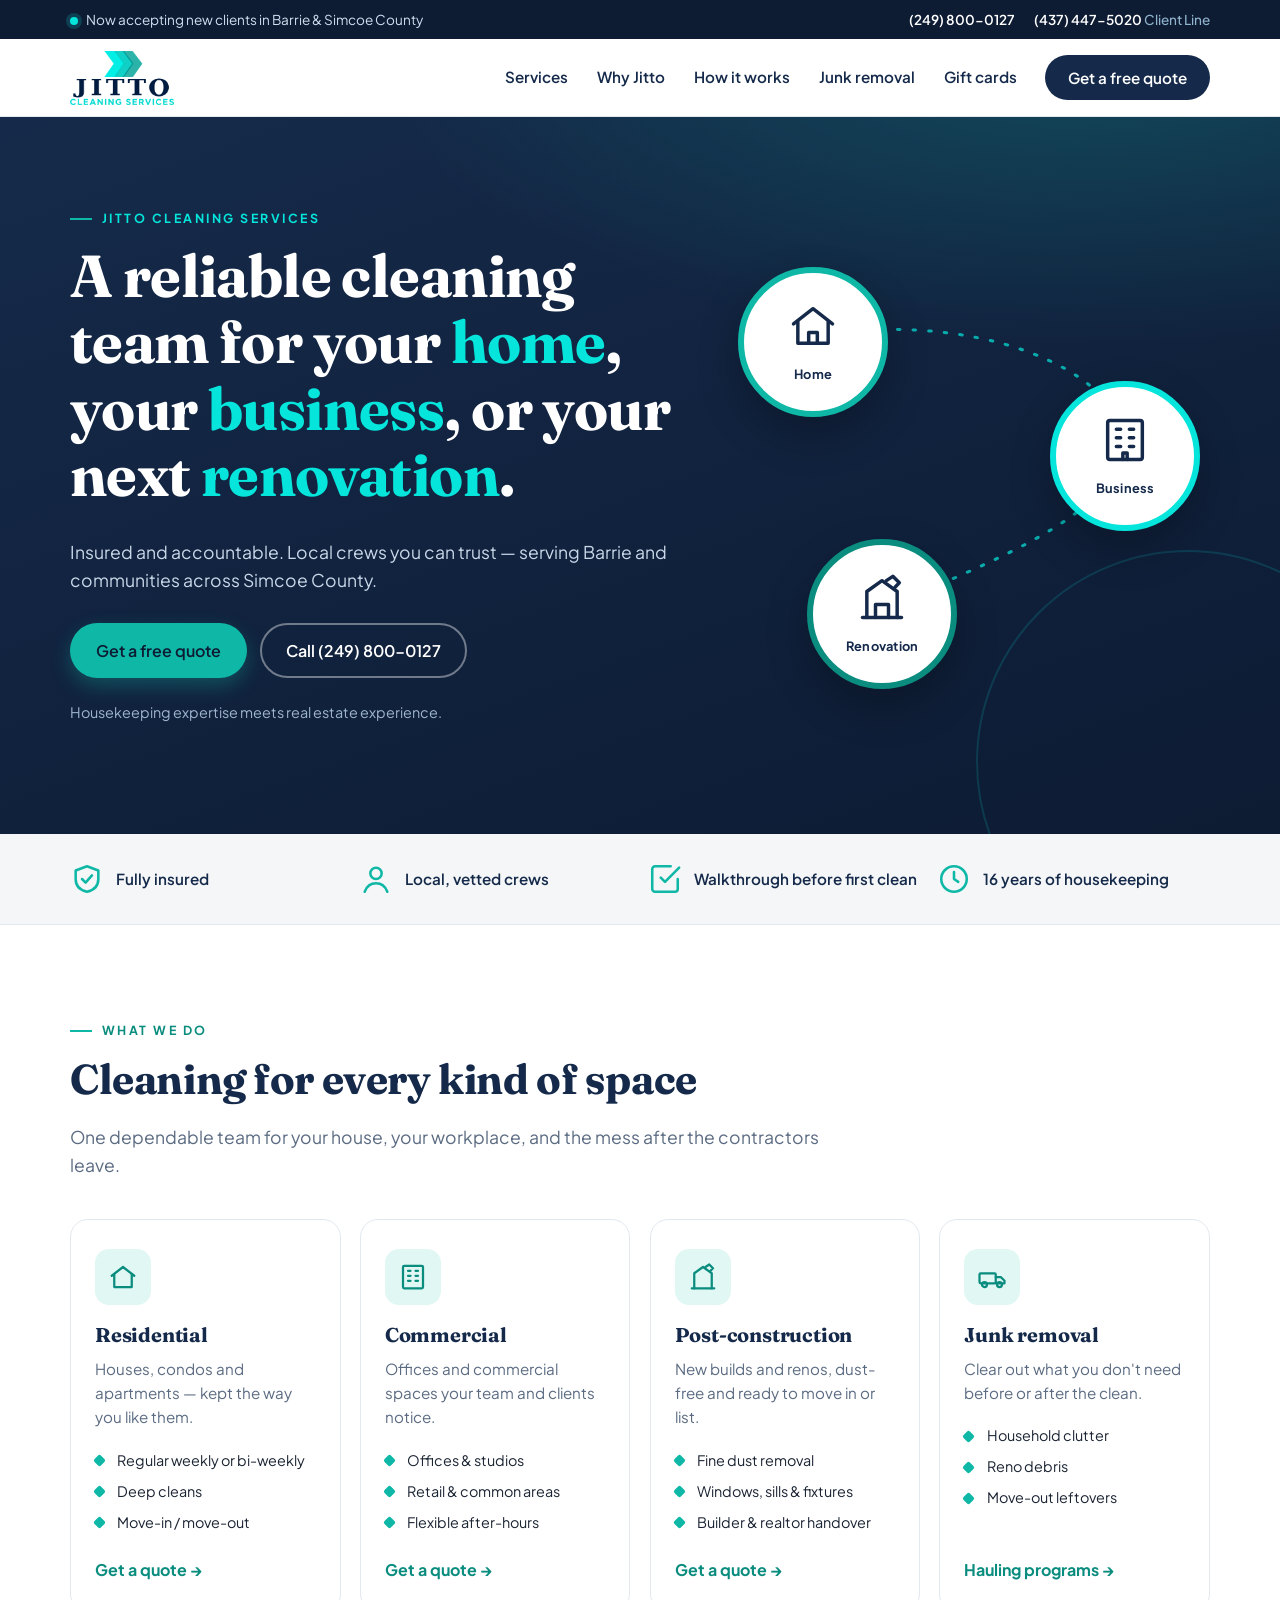
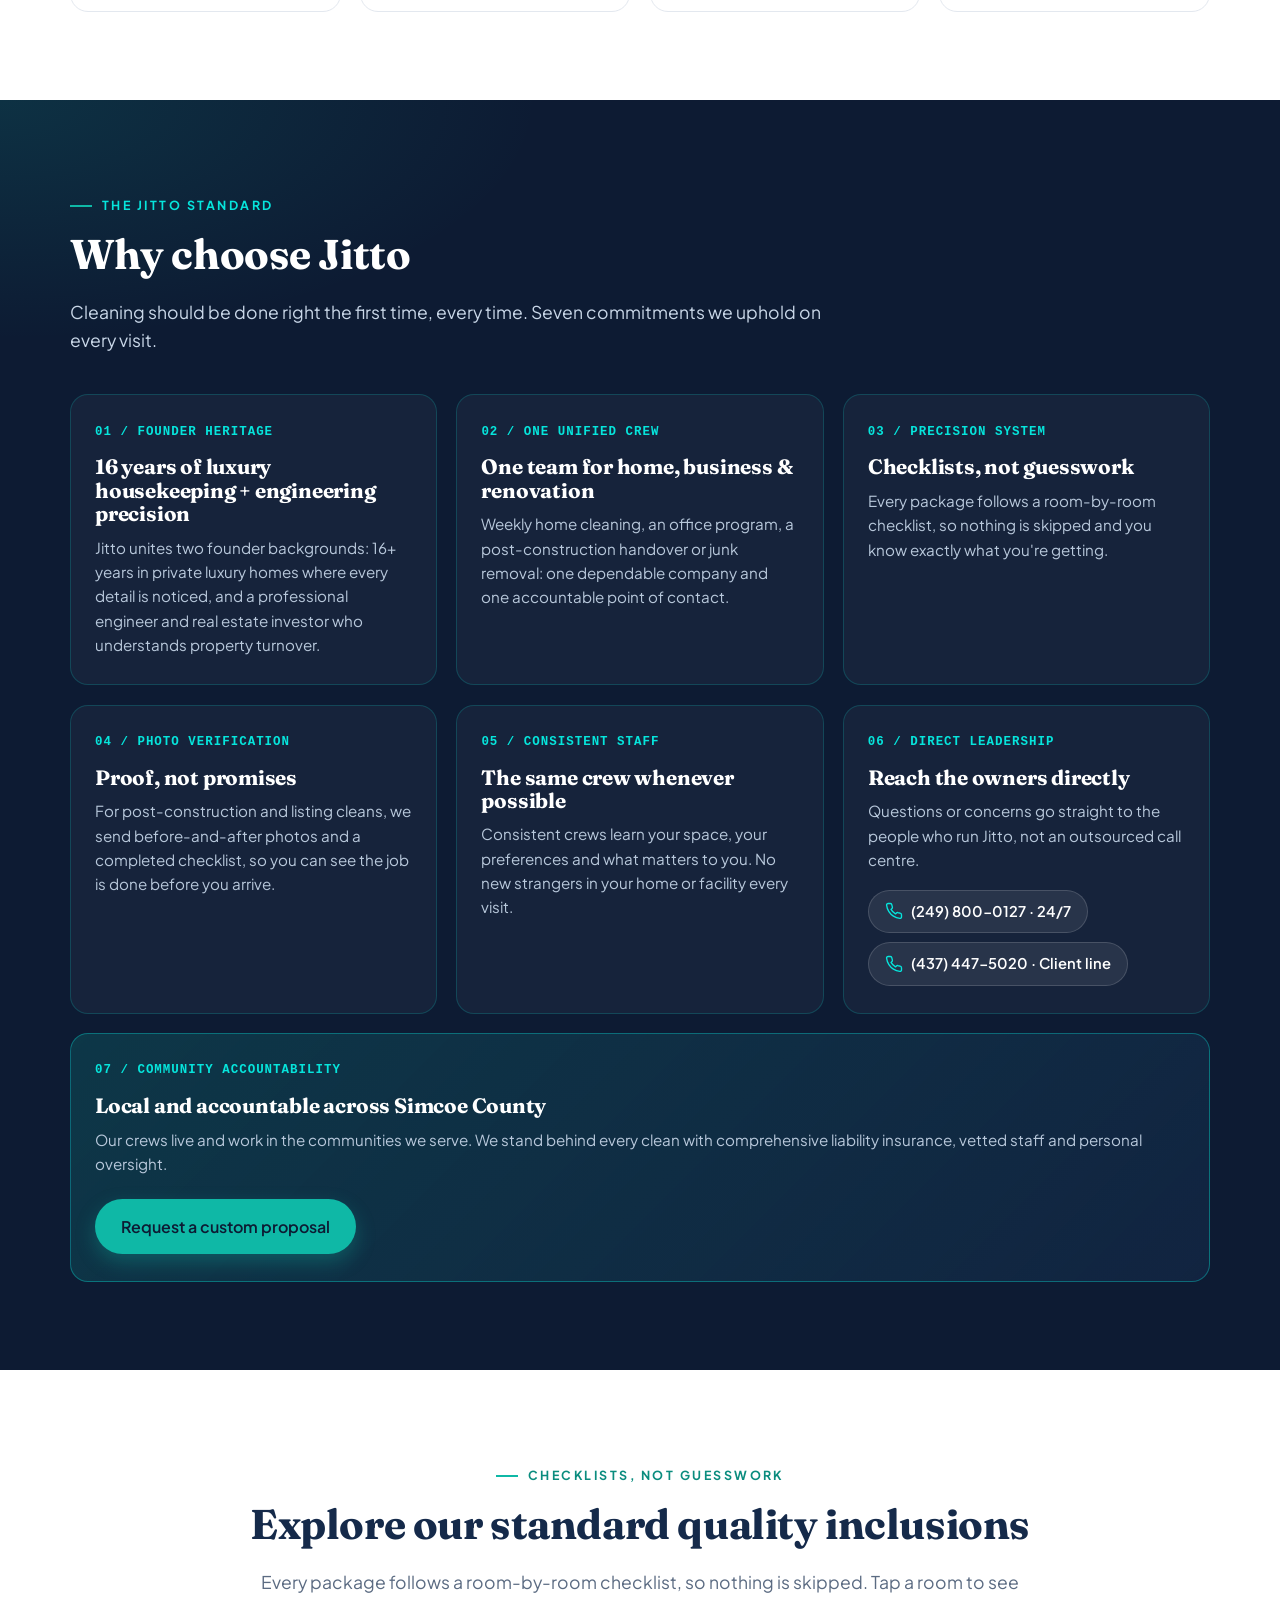
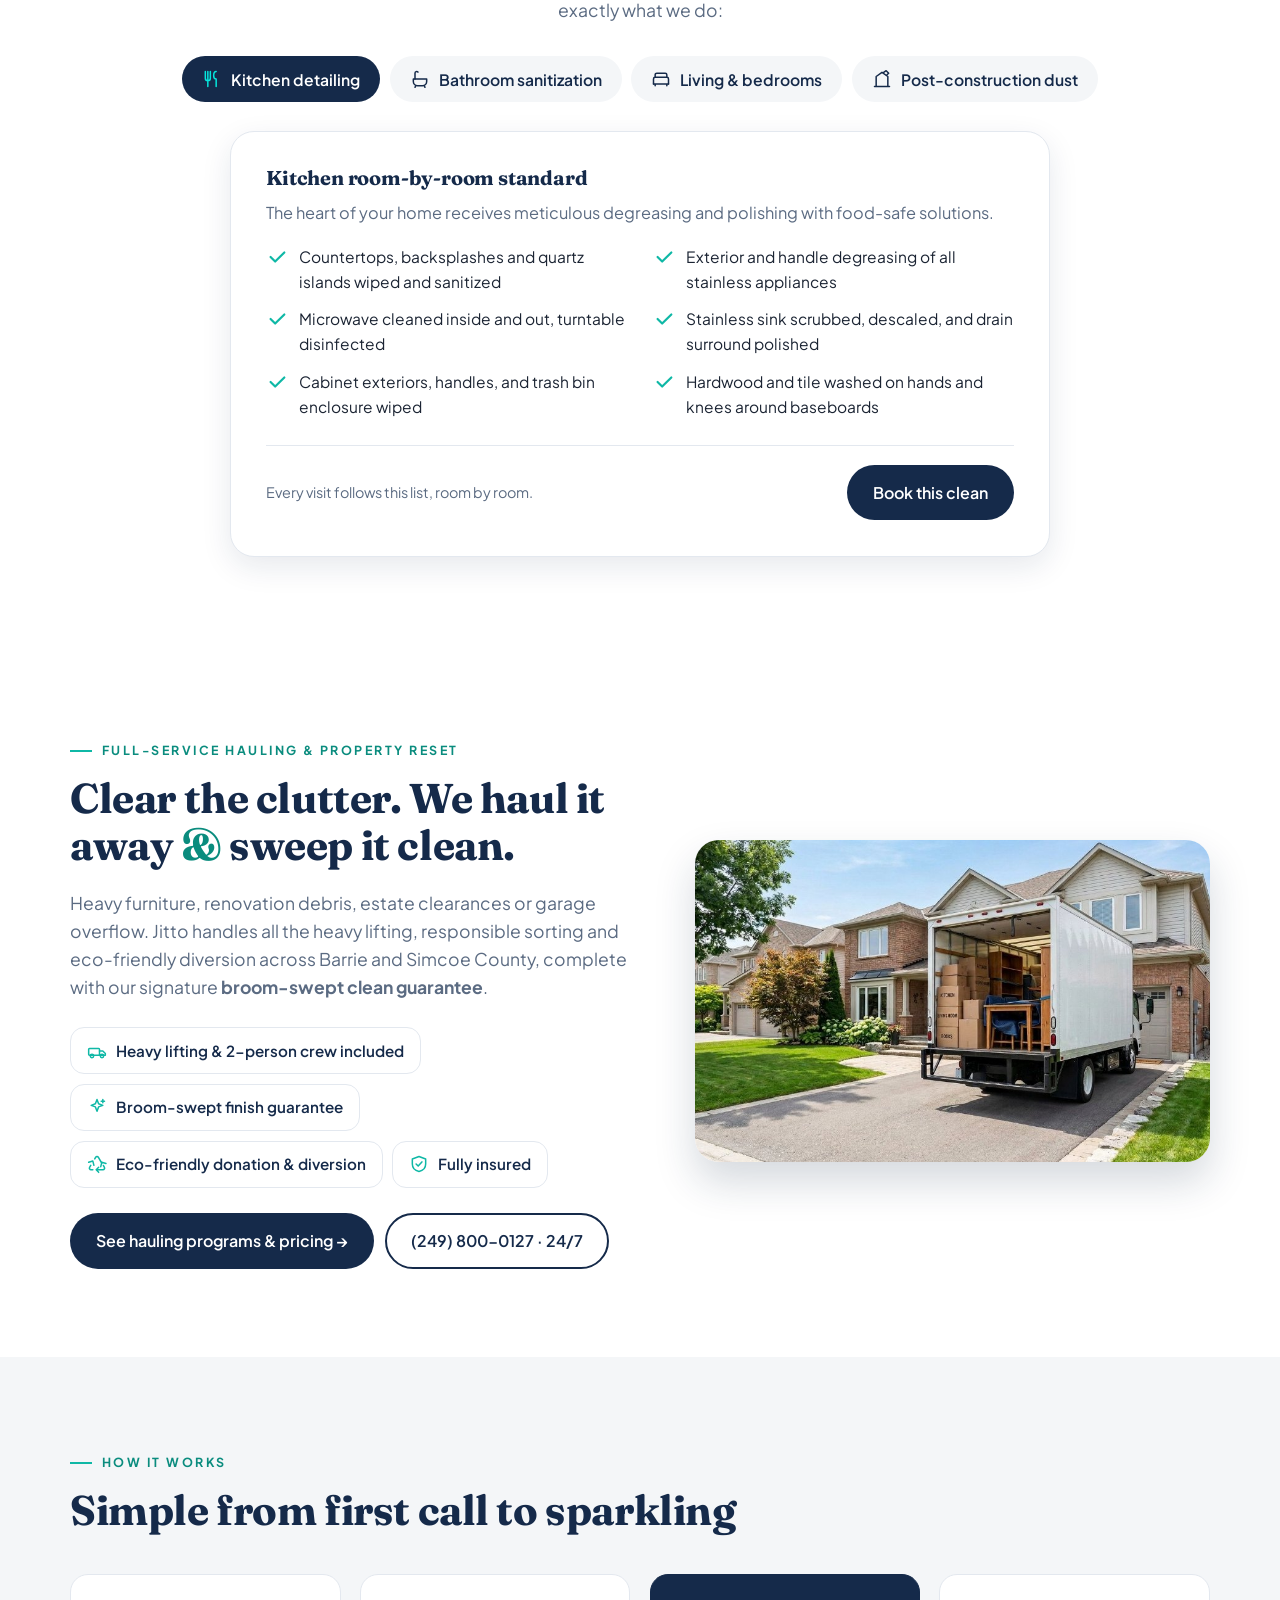
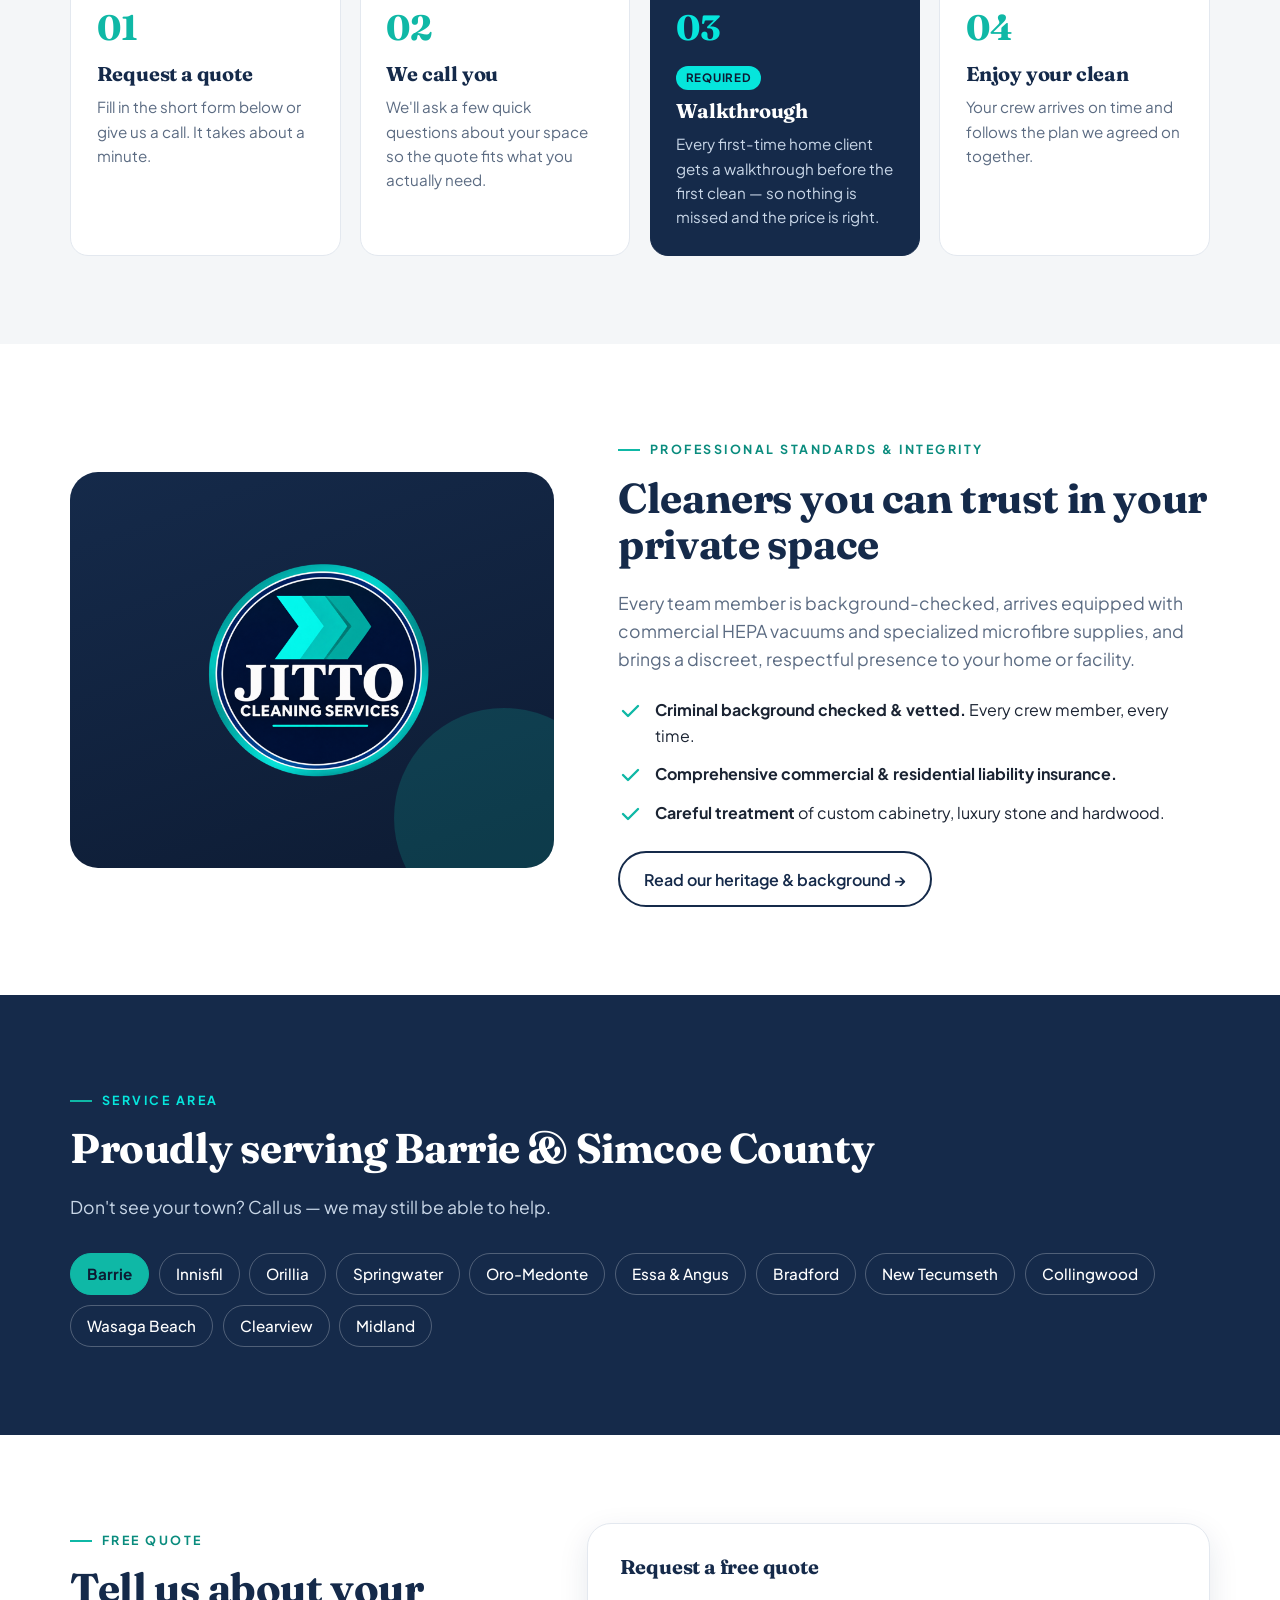
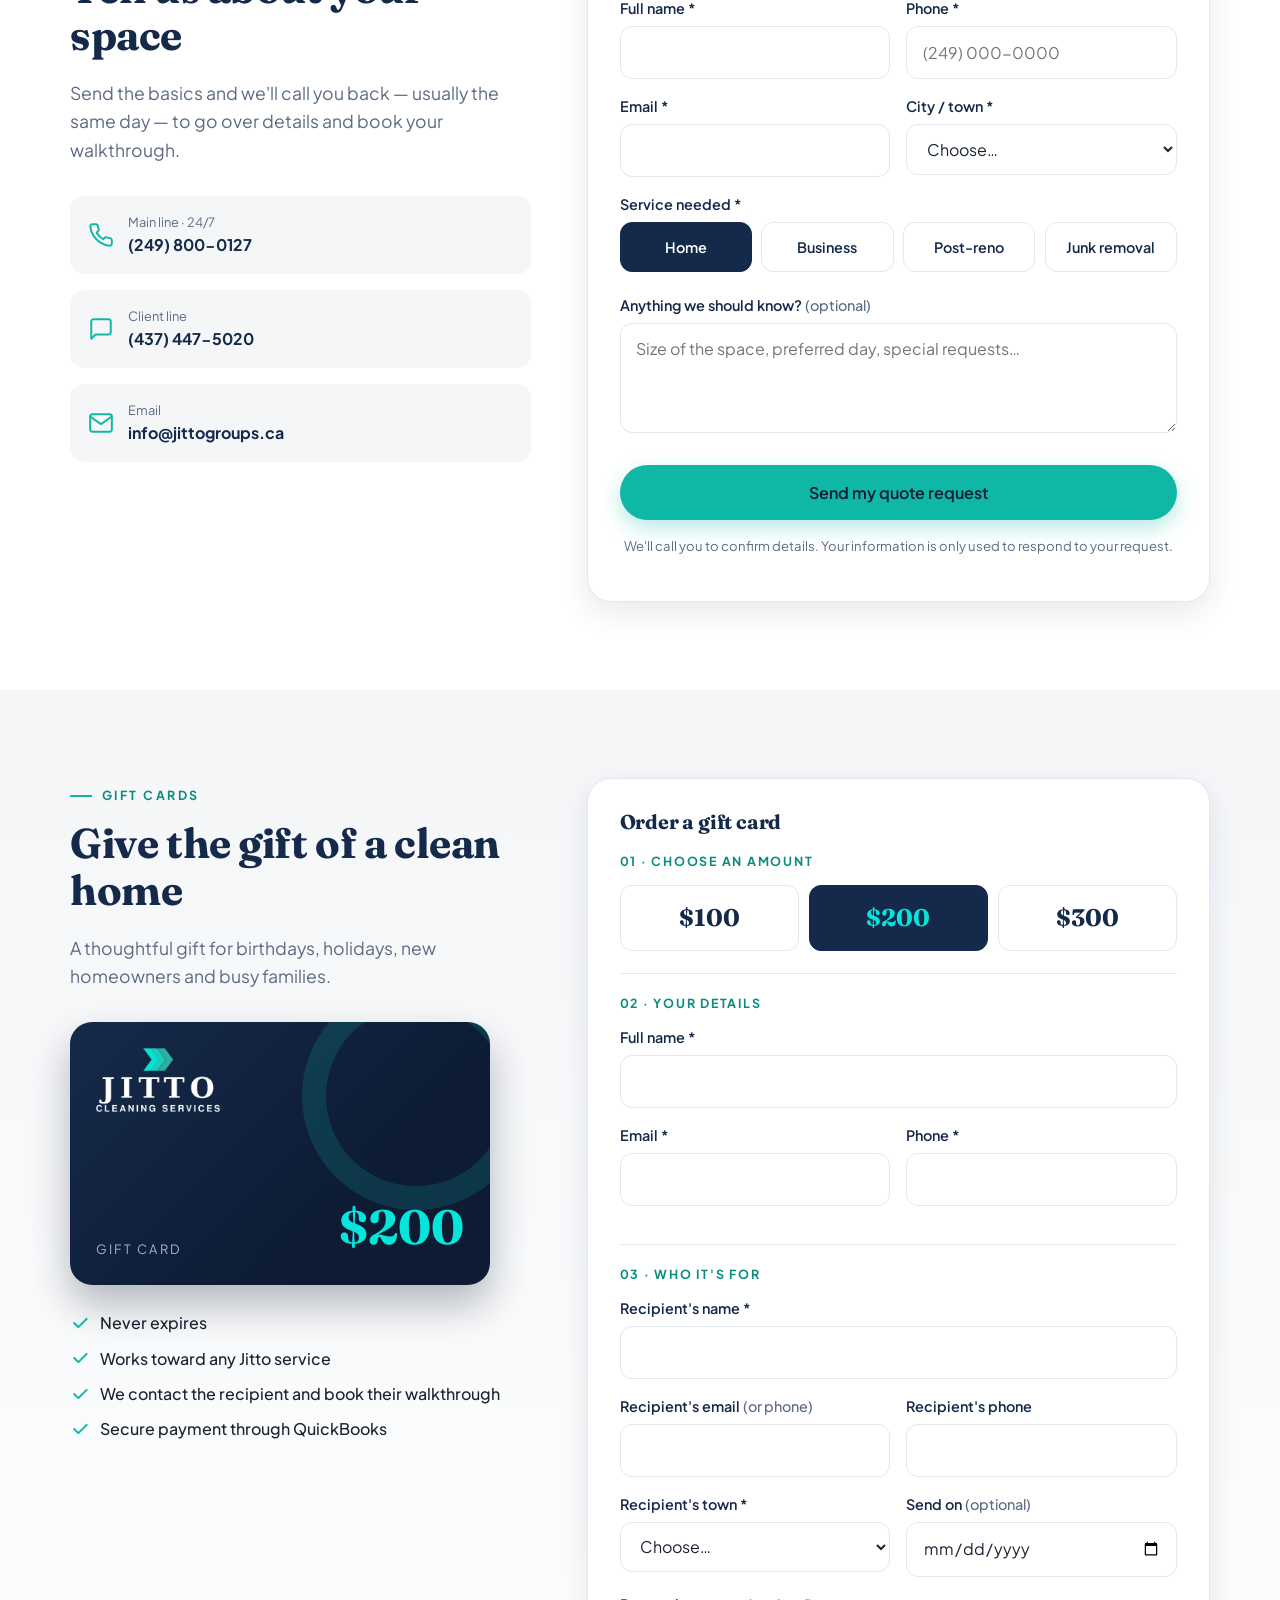
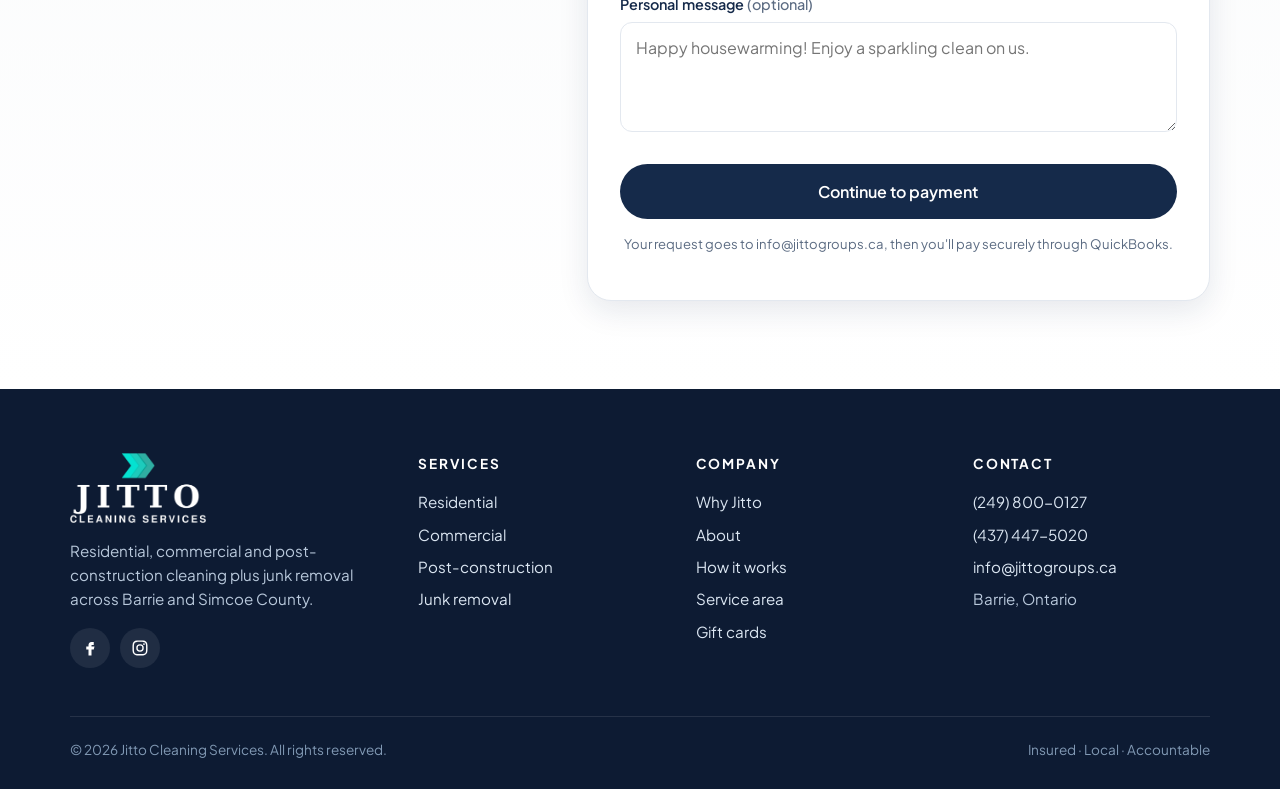
==== index.html @ 51898e59 "Add files via upload" ====
<!DOCTYPE html>
<html lang="en">
<head>
<meta charset="utf-8">
<meta name="viewport" content="width=device-width, initial-scale=1">
<title>Jitto Cleaning Services | Barrie &amp; Simcoe County</title>
<meta name="description" content="Jitto Cleaning Services — residential, commercial and post-construction cleaning plus junk removal in Barrie and Simcoe County. Insured, accountable, local crews.">
<link rel="icon" type="image/png" href="favicon.png">
<link rel="apple-touch-icon" href="apple-touch-icon.png">
<meta property="og:title" content="Jitto Cleaning Services | Barrie & Simcoe County">
<meta property="og:description" content="A reliable cleaning team for your home, your business, or your next renovation.">
<meta property="og:image" content="badge.png">
<link rel="preconnect" href="https://fonts.googleapis.com">
<link rel="preconnect" href="https://fonts.gstatic.com" crossorigin>
<link href="https://fonts.googleapis.com/css2?family=Fraunces:opsz,wght@9..144,600;9..144,700&family=Plus+Jakarta+Sans:wght@400;500;600;700&display=swap" rel="stylesheet">
<link rel="stylesheet" href="site.css">
</head>
<body>

<div class="topbar">
  <div class="wrap">
    <div class="msg"><span class="dot"></span>Now accepting new clients in Barrie &amp; Simcoe County</div>
    <div class="phones">
      <a href="tel:+12498000127">(249) 800-0127</a>
      <a href="tel:+14374475020">(437) 447-5020 <span>Client Line</span></a>
    </div>
  </div>
</div>

<header class="site">
  <div class="wrap">
    <a href="#top" class="brand" aria-label="Jitto Cleaning Services home"><img src="logo-navy.png" alt="Jitto Cleaning Services"></a>
    <button class="menu-btn" aria-label="Open menu" aria-expanded="false" id="menuBtn"><span></span><span></span><span></span></button>
    <nav class="main" id="nav">
      <a href="#services">Services</a>
      <a href="#why">Why Jitto</a>
      <a href="#how">How it works</a>
      <a href="junk-removal.html">Junk removal</a>
      <a href="#gift-cards">Gift cards</a>
      <a href="#quote" class="btn btn-navy">Get a free quote</a>
    </nav>
  </div>
</header>

<main id="top">
<section class="hero">
  <div class="wrap">
    <div>
      <div class="eyebrow" style="color:var(--cyan)">Jitto Cleaning Services</div>
      <h1>A reliable cleaning team for your <em>home</em>, your <em>business</em>, or your next <em>renovation</em>.</h1>
      <p class="lead">Insured and accountable. Local crews you can trust — serving Barrie and communities across Simcoe County.</p>
      <div class="ctas">
        <a href="#quote" class="btn btn-teal">Get a free quote</a>
        <a href="tel:+12498000127" class="btn btn-ghost">Call (249) 800-0127</a>
      </div>
      <p class="note">Housekeeping expertise meets real estate experience.</p>
    </div>
    <div class="circles" aria-hidden="true">
      <svg class="path" viewBox="0 0 440 440" preserveAspectRatio="none"><path d="M90 85 C 260 60, 380 140, 360 210 S 200 330, 150 360" fill="none" stroke="#06E5DC" stroke-width="3" stroke-dasharray="2 12" stroke-linecap="round" opacity=".7"/></svg>
      <div class="circle c1"><div>
        <svg viewBox="0 0 24 24" fill="none" stroke="#152A4A" stroke-width="1.6" stroke-linecap="round" stroke-linejoin="round"><path d="M3 11l9-7 9 7"/><path d="M5 10v10h14V10"/><path d="M10 20v-5h4v5"/></svg><b>Home</b></div></div>
      <div class="circle c2"><div>
        <svg viewBox="0 0 24 24" fill="none" stroke="#152A4A" stroke-width="1.6" stroke-linecap="round" stroke-linejoin="round"><rect x="4" y="3" width="16" height="18" rx="1"/><path d="M8 7h2M14 7h2M8 11h2M14 11h2M8 15h2M14 15h2M11 21v-3h2v3"/></svg><b>Business</b></div></div>
      <div class="circle c3"><div>
        <svg viewBox="0 0 24 24" fill="none" stroke="#152A4A" stroke-width="1.6" stroke-linecap="round" stroke-linejoin="round"><path d="M3 21h18"/><path d="M5 21V9l7-5 7 5v12"/><path d="M9 21v-6h6v6"/><path d="M14 4l3-2 3 3-2 2"/></svg><b>Renovation</b></div></div>
    </div>
  </div>
</section>

<div class="trust">
  <div class="wrap">
    <div><svg viewBox="0 0 24 24" fill="none" stroke="#0FB8A6" stroke-width="1.8" stroke-linecap="round" stroke-linejoin="round"><path d="M12 3l8 3v6c0 5-3.5 8-8 9-4.5-1-8-4-8-9V6z"/><path d="M8.5 12l2.5 2.5 4.5-5"/></svg>Fully insured</div>
    <div><svg viewBox="0 0 24 24" fill="none" stroke="#0FB8A6" stroke-width="1.8" stroke-linecap="round" stroke-linejoin="round"><circle cx="12" cy="8" r="4"/><path d="M4 21c1.5-4 4.5-6 8-6s6.5 2 8 6"/></svg>Local, vetted crews</div>
    <div><svg viewBox="0 0 24 24" fill="none" stroke="#0FB8A6" stroke-width="1.8" stroke-linecap="round" stroke-linejoin="round"><path d="M9 11l3 3L22 4"/><path d="M21 12v7a2 2 0 01-2 2H5a2 2 0 01-2-2V5a2 2 0 012-2h11"/></svg>Walkthrough before first clean</div>
    <div><svg viewBox="0 0 24 24" fill="none" stroke="#0FB8A6" stroke-width="1.8" stroke-linecap="round" stroke-linejoin="round"><circle cx="12" cy="12" r="9"/><path d="M12 7v5l3 2"/></svg>16 years of housekeeping</div>
  </div>
</div>

<section id="services">
  <div class="wrap">
    <div class="eyebrow">What we do</div>
    <h2>Cleaning for every kind of space</h2>
    <p class="lead">One dependable team for your house, your workplace, and the mess after the contractors leave.</p>
    <div class="grid4">
      <div class="card">
        <div class="ic"><svg viewBox="0 0 24 24" fill="none" stroke="#0A8C7E" stroke-width="1.8" stroke-linecap="round" stroke-linejoin="round"><path d="M3 11l9-7 9 7"/><path d="M5 10v10h14V10"/></svg></div>
        <h3>Residential</h3>
        <p>Houses, condos and apartments — kept the way you like them.</p>
        <ul><li>Regular weekly or bi-weekly</li><li>Deep cleans</li><li>Move-in / move-out</li></ul>
        <a href="#quote" class="more" data-service="Residential">Get a quote →</a>
      </div>
      <div class="card">
        <div class="ic"><svg viewBox="0 0 24 24" fill="none" stroke="#0A8C7E" stroke-width="1.8" stroke-linecap="round" stroke-linejoin="round"><rect x="4" y="3" width="16" height="18" rx="1"/><path d="M8 7h2M14 7h2M8 11h2M14 11h2M8 15h2M14 15h2"/></svg></div>
        <h3>Commercial</h3>
        <p>Offices and commercial spaces your team and clients notice.</p>
        <ul><li>Offices &amp; studios</li><li>Retail &amp; common areas</li><li>Flexible after-hours</li></ul>
        <a href="#quote" class="more" data-service="Commercial">Get a quote →</a>
      </div>
      <div class="card">
        <div class="ic"><svg viewBox="0 0 24 24" fill="none" stroke="#0A8C7E" stroke-width="1.8" stroke-linecap="round" stroke-linejoin="round"><path d="M3 21h18"/><path d="M5 21V9l7-5 7 5v12"/><path d="M14 4l3-2 3 3-2 2"/></svg></div>
        <h3>Post-construction</h3>
        <p>New builds and renos, dust-free and ready to move in or list.</p>
        <ul><li>Fine dust removal</li><li>Windows, sills &amp; fixtures</li><li>Builder &amp; realtor handover</li></ul>
        <a href="#quote" class="more" data-service="Post-construction">Get a quote →</a>
      </div>
      <div class="card">
        <div class="ic"><svg viewBox="0 0 24 24" fill="none" stroke="#0A8C7E" stroke-width="1.8" stroke-linecap="round" stroke-linejoin="round"><rect x="2" y="9" width="13" height="8" rx="1"/><path d="M15 12h4l3 3v2h-7"/><circle cx="6" cy="18" r="2"/><circle cx="18" cy="18" r="2"/></svg></div>
        <h3>Junk removal</h3>
        <p>Clear out what you don't need before or after the clean.</p>
        <ul><li>Household clutter</li><li>Reno debris</li><li>Move-out leftovers</li></ul>
        <a href="junk-removal.html" class="more">Hauling programs →</a>
      </div>
    </div>
  </div>
</section>

<section class="standard" id="why">
  <div class="wrap">
    <div class="eyebrow" style="color:var(--cyan)">The Jitto Standard</div>
    <h2>Why choose Jitto</h2>
    <p class="lead">Cleaning should be done right the first time, every time. Seven commitments we uphold on every visit.</p>
    <div class="std-grid">
      <div class="std"><div class="tag">01 / Founder heritage</div><h3>16 years of luxury housekeeping + engineering precision</h3><p>Jitto unites two founder backgrounds: 16+ years in private luxury homes where every detail is noticed, and a professional engineer and real estate investor who understands property turnover.</p></div>
      <div class="std"><div class="tag">02 / One unified crew</div><h3>One team for home, business &amp; renovation</h3><p>Weekly home cleaning, an office program, a post-construction handover or junk removal: one dependable company and one accountable point of contact.</p></div>
      <div class="std"><div class="tag">03 / Precision system</div><h3>Checklists, not guesswork</h3><p>Every package follows a room-by-room checklist, so nothing is skipped and you know exactly what you're getting.</p></div>
      <div class="std"><div class="tag">04 / Photo verification</div><h3>Proof, not promises</h3><p>For post-construction and listing cleans, we send before-and-after photos and a completed checklist, so you can see the job is done before you arrive.</p></div>
      <div class="std"><div class="tag">05 / Consistent staff</div><h3>The same crew whenever possible</h3><p>Consistent crews learn your space, your preferences and what matters to you. No new strangers in your home or facility every visit.</p></div>
      <div class="std"><div class="tag">06 / Direct leadership</div><h3>Reach the owners directly</h3><p>Questions or concerns go straight to the people who run Jitto, not an outsourced call centre.</p>
        <div class="lines"><a href="tel:+12498000127"><svg viewBox="0 0 24 24" fill="none" stroke="#06E5DC" stroke-width="1.8" stroke-linecap="round" stroke-linejoin="round"><path d="M22 16.9v3a2 2 0 01-2.2 2 19.8 19.8 0 01-8.6-3.1 19.5 19.5 0 01-6-6A19.8 19.8 0 012.1 4.2 2 2 0 014.1 2h3a2 2 0 012 1.7c.1 1 .4 1.9.7 2.8a2 2 0 01-.5 2.1L8 9.9a16 16 0 006 6l1.3-1.3a2 2 0 012.1-.4c.9.3 1.8.6 2.8.7a2 2 0 011.7 2z"/></svg>(249) 800-0127 · 24/7</a><a href="tel:+14374475020"><svg viewBox="0 0 24 24" fill="none" stroke="#06E5DC" stroke-width="1.8" stroke-linecap="round" stroke-linejoin="round"><path d="M22 16.9v3a2 2 0 01-2.2 2 19.8 19.8 0 01-8.6-3.1 19.5 19.5 0 01-6-6A19.8 19.8 0 012.1 4.2 2 2 0 014.1 2h3a2 2 0 012 1.7c.1 1 .4 1.9.7 2.8a2 2 0 01-.5 2.1L8 9.9a16 16 0 006 6l1.3-1.3a2 2 0 012.1-.4c.9.3 1.8.6 2.8.7a2 2 0 011.7 2z"/></svg>(437) 447-5020 · Client line</a></div></div>
      <div class="std wide"><div class="tag">07 / Community accountability</div><h3>Local and accountable across Simcoe County</h3><p>Our crews live and work in the communities we serve. We stand behind every clean with comprehensive liability insurance, vetted staff and personal oversight.</p><a href="#quote" class="btn btn-teal">Request a custom proposal</a></div>
    </div>
  </div>
</section>

<section class="checklist" id="checklists">
  <div class="wrap">
    <div class="eyebrow">Checklists, not guesswork</div>
    <h2>Explore our standard quality inclusions</h2>
    <p class="lead">Every package follows a room-by-room checklist, so nothing is skipped. Tap a room to see exactly what we do:</p>
    <div class="tabs" role="tablist"><button class="tab" role="tab" id="t-kitchen" aria-controls="p-kitchen" aria-selected="true"><svg viewBox="0 0 24 24" fill="none" stroke="#152A4A" stroke-width="1.8" stroke-linecap="round" stroke-linejoin="round"><path d="M4 3v8a3 3 0 006 0V3M7 3v18M17 3c-2 0-3 2-3 5s1 4 3 4v9"/></svg>Kitchen detailing</button><button class="tab" role="tab" id="t-bath" aria-controls="p-bath" aria-selected="false"><svg viewBox="0 0 24 24" fill="none" stroke="#152A4A" stroke-width="1.8" stroke-linecap="round" stroke-linejoin="round"><path d="M4 12h16v3a5 5 0 01-5 5H9a5 5 0 01-5-5z"/><path d="M6 12V5a2 2 0 013.5-1.3"/><path d="M7 20l-1 2M17 20l1 2"/></svg>Bathroom sanitization</button><button class="tab" role="tab" id="t-living" aria-controls="p-living" aria-selected="false"><svg viewBox="0 0 24 24" fill="none" stroke="#152A4A" stroke-width="1.8" stroke-linecap="round" stroke-linejoin="round"><path d="M3 18v-6a2 2 0 012-2h14a2 2 0 012 2v6"/><path d="M3 18h18M5 10V7a2 2 0 012-2h10a2 2 0 012 2v3M5 18v2M19 18v2"/></svg>Living &amp; bedrooms</button><button class="tab" role="tab" id="t-post" aria-controls="p-post" aria-selected="false"><svg viewBox="0 0 24 24" fill="none" stroke="#152A4A" stroke-width="1.8" stroke-linecap="round" stroke-linejoin="round"><path d="M3 21h18M5 21V9l7-5 7 5v12"/><path d="M14 4l3-2 3 3-2 2"/></svg>Post-construction dust</button></div>
    <div class="panel" role="tabpanel" id="p-kitchen" aria-labelledby="t-kitchen"><h3>Kitchen room-by-room standard</h3><p class="intro">The heart of your home receives meticulous degreasing and polishing with food-safe solutions.</p><ul><li><svg viewBox="0 0 24 24" fill="none" stroke="#0FB8A6" stroke-width="2.4" stroke-linecap="round" stroke-linejoin="round"><path d="M5 12l5 5L20 7"/></svg><span>Countertops, backsplashes and quartz islands wiped and sanitized</span></li><li><svg viewBox="0 0 24 24" fill="none" stroke="#0FB8A6" stroke-width="2.4" stroke-linecap="round" stroke-linejoin="round"><path d="M5 12l5 5L20 7"/></svg><span>Exterior and handle degreasing of all stainless appliances</span></li><li><svg viewBox="0 0 24 24" fill="none" stroke="#0FB8A6" stroke-width="2.4" stroke-linecap="round" stroke-linejoin="round"><path d="M5 12l5 5L20 7"/></svg><span>Microwave cleaned inside and out, turntable disinfected</span></li><li><svg viewBox="0 0 24 24" fill="none" stroke="#0FB8A6" stroke-width="2.4" stroke-linecap="round" stroke-linejoin="round"><path d="M5 12l5 5L20 7"/></svg><span>Stainless sink scrubbed, descaled, and drain surround polished</span></li><li><svg viewBox="0 0 24 24" fill="none" stroke="#0FB8A6" stroke-width="2.4" stroke-linecap="round" stroke-linejoin="round"><path d="M5 12l5 5L20 7"/></svg><span>Cabinet exteriors, handles, and trash bin enclosure wiped</span></li><li><svg viewBox="0 0 24 24" fill="none" stroke="#0FB8A6" stroke-width="2.4" stroke-linecap="round" stroke-linejoin="round"><path d="M5 12l5 5L20 7"/></svg><span>Hardwood and tile washed on hands and knees around baseboards</span></li></ul><div class="foot"><span>Every visit follows this list, room by room.</span><a href="#quote" class="btn btn-navy">Book this clean</a></div></div><div class="panel" role="tabpanel" id="p-bath" aria-labelledby="t-bath" hidden><h3>Bathroom clinical sanitization</h3><p class="intro">Complete disinfection from ceiling vents to floor grout lines.</p><ul><li><svg viewBox="0 0 24 24" fill="none" stroke="#0FB8A6" stroke-width="2.4" stroke-linecap="round" stroke-linejoin="round"><path d="M5 12l5 5L20 7"/></svg><span>Bathtubs, shower stalls and glass doors descaled and shined streak-free</span></li><li><svg viewBox="0 0 24 24" fill="none" stroke="#0FB8A6" stroke-width="2.4" stroke-linecap="round" stroke-linejoin="round"><path d="M5 12l5 5L20 7"/></svg><span>Toilet sanitized inside bowl, under rim, pedestal and surrounding floor</span></li><li><svg viewBox="0 0 24 24" fill="none" stroke="#0FB8A6" stroke-width="2.4" stroke-linecap="round" stroke-linejoin="round"><path d="M5 12l5 5L20 7"/></svg><span>Vanity top, porcelain sink basins and chrome faucets polished</span></li><li><svg viewBox="0 0 24 24" fill="none" stroke="#0FB8A6" stroke-width="2.4" stroke-linecap="round" stroke-linejoin="round"><path d="M5 12l5 5L20 7"/></svg><span>Mirrors and medicine cabinets cleaned without streaks or lint</span></li><li><svg viewBox="0 0 24 24" fill="none" stroke="#0FB8A6" stroke-width="2.4" stroke-linecap="round" stroke-linejoin="round"><path d="M5 12l5 5L20 7"/></svg><span>Tile grout scrubbed, baseboards washed and trash emptied</span></li><li><svg viewBox="0 0 24 24" fill="none" stroke="#0FB8A6" stroke-width="2.4" stroke-linecap="round" stroke-linejoin="round"><path d="M5 12l5 5L20 7"/></svg><span>Fresh linen arrangement and amenities neatened</span></li></ul><div class="foot"><span>Every visit follows this list, room by room.</span><a href="#quote" class="btn btn-navy">Book this clean</a></div></div><div class="panel" role="tabpanel" id="p-living" aria-labelledby="t-living" hidden><h3>Living areas &amp; master suites</h3><p class="intro">Restorative cleanliness that enhances your peace of mind.</p><ul><li><svg viewBox="0 0 24 24" fill="none" stroke="#0FB8A6" stroke-width="2.4" stroke-linecap="round" stroke-linejoin="round"><path d="M5 12l5 5L20 7"/></svg><span>Beds made with crisp hotel-grade precision (linen change on request)</span></li><li><svg viewBox="0 0 24 24" fill="none" stroke="#0FB8A6" stroke-width="2.4" stroke-linecap="round" stroke-linejoin="round"><path d="M5 12l5 5L20 7"/></svg><span>All furniture, lamps, shelving and frames hand-dusted</span></li><li><svg viewBox="0 0 24 24" fill="none" stroke="#0FB8A6" stroke-width="2.4" stroke-linecap="round" stroke-linejoin="round"><path d="M5 12l5 5L20 7"/></svg><span>Window sills, interior tracks and door frames wiped clean</span></li><li><svg viewBox="0 0 24 24" fill="none" stroke="#0FB8A6" stroke-width="2.4" stroke-linecap="round" stroke-linejoin="round"><path d="M5 12l5 5L20 7"/></svg><span>Upholstery vacuumed and cushions fluffed and neatened</span></li><li><svg viewBox="0 0 24 24" fill="none" stroke="#0FB8A6" stroke-width="2.4" stroke-linecap="round" stroke-linejoin="round"><path d="M5 12l5 5L20 7"/></svg><span>Carpets edged and HEPA vacuumed; hardwood damp-mopped</span></li><li><svg viewBox="0 0 24 24" fill="none" stroke="#0FB8A6" stroke-width="2.4" stroke-linecap="round" stroke-linejoin="round"><path d="M5 12l5 5L20 7"/></svg><span>High-touch light switch plates and door hardware disinfected</span></li></ul><div class="foot"><span>Every visit follows this list, room by room.</span><a href="#quote" class="btn btn-navy">Book this clean</a></div></div><div class="panel" role="tabpanel" id="p-post" aria-labelledby="t-post" hidden><h3>Post-construction turnkey protocol</h3><p class="intro">Eliminating sub-micron drywall dust and trade debris before inspection walkthroughs.</p><ul><li><svg viewBox="0 0 24 24" fill="none" stroke="#0FB8A6" stroke-width="2.4" stroke-linecap="round" stroke-linejoin="round"><path d="M5 12l5 5L20 7"/></svg><span>Negative air HEPA extraction of fine airborne drywall and silica dust</span></li><li><svg viewBox="0 0 24 24" fill="none" stroke="#0FB8A6" stroke-width="2.4" stroke-linecap="round" stroke-linejoin="round"><path d="M5 12l5 5L20 7"/></svg><span>Manufacturer protective stickers, tape and paint overspray scraped safely</span></li><li><svg viewBox="0 0 24 24" fill="none" stroke="#0FB8A6" stroke-width="2.4" stroke-linecap="round" stroke-linejoin="round"><path d="M5 12l5 5L20 7"/></svg><span>Window glass and sliding door tracks vacuumed and detailed streak-free</span></li><li><svg viewBox="0 0 24 24" fill="none" stroke="#0FB8A6" stroke-width="2.4" stroke-linecap="round" stroke-linejoin="round"><path d="M5 12l5 5L20 7"/></svg><span>Inside and outside of all new custom cabinetry vacuumed and wiped</span></li><li><svg viewBox="0 0 24 24" fill="none" stroke="#0FB8A6" stroke-width="2.4" stroke-linecap="round" stroke-linejoin="round"><path d="M5 12l5 5L20 7"/></svg><span>Ceiling and wall register covers, vents and light fixtures dusted and wiped clean</span></li><li><svg viewBox="0 0 24 24" fill="none" stroke="#0FB8A6" stroke-width="2.4" stroke-linecap="round" stroke-linejoin="round"><path d="M5 12l5 5L20 7"/></svg><span>Digital photo verification sign-off log sent directly to project managers</span></li></ul><div class="foot"><span>Every visit follows this list, room by room.</span><a href="#quote" class="btn btn-navy">Book this clean</a></div></div>
  </div>
</section>

<section class="junk" id="junk-removal">
  <div class="wrap">
    <div>
      <div class="eyebrow">Full-service hauling &amp; property reset</div>
      <h2>Clear the clutter. We haul it away <em>&amp;</em> sweep it clean.</h2>
      <p class="lead">Heavy furniture, renovation debris, estate clearances or garage overflow. Jitto handles all the heavy lifting, responsible sorting and eco-friendly diversion across Barrie and Simcoe County, complete with our signature <b>broom-swept clean guarantee</b>.</p>
      <div class="chips">
        <span><svg viewBox="0 0 24 24" fill="none" stroke="#0FB8A6" stroke-width="1.8" stroke-linecap="round" stroke-linejoin="round"><rect x="2" y="9" width="13" height="8" rx="1"/><path d="M15 12h4l3 3v2h-7"/><circle cx="6" cy="18" r="2"/><circle cx="18" cy="18" r="2"/></svg>Heavy lifting &amp; 2-person crew included</span>
        <span><svg viewBox="0 0 24 24" fill="none" stroke="#0FB8A6" stroke-width="1.8" stroke-linecap="round" stroke-linejoin="round"><path d="M12 3l1.9 5.1L19 10l-5.1 1.9L12 17l-1.9-5.1L5 10l5.1-1.9z"/><path d="M19 3v4M17 5h4"/></svg>Broom-swept finish guarantee</span>
        <span><svg viewBox="0 0 24 24" fill="none" stroke="#0FB8A6" stroke-width="1.8" stroke-linecap="round" stroke-linejoin="round"><path d="M7 19H4.8a2 2 0 01-1.7-3l1.4-2.4M11 19h8.2a2 2 0 001.7-3l-1.3-2.3M14 16l-3 3 3 3M8.3 13.6L7 8.5l-5 1.4M9.3 5.9L10.3 4a2 2 0 013.4 0l4.1 7.1M16.5 15.2l1.3-5.2 5 1.3"/></svg>Eco-friendly donation &amp; diversion</span>
        <span><svg viewBox="0 0 24 24" fill="none" stroke="#0FB8A6" stroke-width="1.8" stroke-linecap="round" stroke-linejoin="round"><path d="M12 3l8 3v6c0 5-3.5 8-8 9-4.5-1-8-4-8-9V6z"/><path d="M8.5 12l2.5 2.5 4.5-5"/></svg>Fully insured</span>
      </div>
      <div class="acts">
        <a href="junk-removal.html" class="btn btn-navy">See hauling programs &amp; pricing →</a>
        <a href="tel:+12498000127" class="btn btn-outline">(249) 800-0127 · 24/7</a>
      </div>
    </div>
    <div class="photo"><img src="junk-removal.jpg" alt="Jitto moving truck loaded with furniture and boxes in a Simcoe County driveway" loading="lazy"></div>
  </div>
</section>

<section class="how" id="how">
  <div class="wrap">
    <div class="eyebrow">How it works</div>
    <h2>Simple from first call to sparkling</h2>
    <div class="steps">
      <div class="step"><h3>Request a quote</h3><p>Fill in the short form below or give us a call. It takes about a minute.</p></div>
      <div class="step"><h3>We call you</h3><p>We'll ask a few quick questions about your space so the quote fits what you actually need.</p></div>
      <div class="step key"><span class="pill">Required</span><h3>Walkthrough</h3><p>Every first-time home client gets a walkthrough before the first clean — so nothing is missed and the price is right.</p></div>
      <div class="step"><h3>Enjoy your clean</h3><p>Your crew arrives on time and follows the plan we agreed on together.</p></div>
    </div>
  </div>
</section>

<section class="about" id="about">
  <div class="wrap">
    <div class="about-art"><img src="badge.png" alt="Jitto Cleaning Services badge"></div>
    <div>
      <div class="eyebrow">Professional standards &amp; integrity</div>
      <h2>Cleaners you can trust in your private space</h2>
      <p class="lead">Every team member is background-checked, arrives equipped with commercial HEPA vacuums and specialized microfibre supplies, and brings a discreet, respectful presence to your home or facility.</p>
      <ul class="checks">
        <li><svg viewBox="0 0 24 24" fill="none" stroke="#0FB8A6" stroke-width="2.4" stroke-linecap="round" stroke-linejoin="round"><path d="M5 12l5 5L20 7"/></svg><span><b>Criminal background checked &amp; vetted.</b> Every crew member, every time.</span></li>
        <li><svg viewBox="0 0 24 24" fill="none" stroke="#0FB8A6" stroke-width="2.4" stroke-linecap="round" stroke-linejoin="round"><path d="M5 12l5 5L20 7"/></svg><span><b>Comprehensive commercial &amp; residential liability insurance.</b></span></li>
        <li><svg viewBox="0 0 24 24" fill="none" stroke="#0FB8A6" stroke-width="2.4" stroke-linecap="round" stroke-linejoin="round"><path d="M5 12l5 5L20 7"/></svg><span><b>Careful treatment</b> of custom cabinetry, luxury stone and hardwood.</span></li>
      </ul>
      <a href="about.html" class="btn btn-outline" style="margin-top:1.6rem">Read our heritage &amp; background →</a>
    </div>
  </div>
</section>

<section class="area" id="area">
  <div class="wrap">
    <div class="eyebrow" style="color:var(--cyan)">Service area</div>
    <h2>Proudly serving Barrie &amp; Simcoe County</h2>
    <p class="lead">Don't see your town? Call us — we may still be able to help.</p>
    <div class="towns">
      <span class="hq">Barrie</span><span>Innisfil</span><span>Orillia</span><span>Springwater</span><span>Oro-Medonte</span><span>Essa &amp; Angus</span><span>Bradford</span><span>New Tecumseth</span><span>Collingwood</span><span>Wasaga Beach</span><span>Clearview</span><span>Midland</span>
    </div>
  </div>
</section>

<section class="formsec" id="quote">
  <div class="wrap">
    <div>
      <div class="eyebrow">Free quote</div>
      <h2>Tell us about your space</h2>
      <p class="lead">Send the basics and we'll call you back — usually the same day — to go over details and book your walkthrough.</p>
      <ul class="contact-list">
        <li><svg viewBox="0 0 24 24" fill="none" stroke="#0FB8A6" stroke-width="1.8" stroke-linecap="round" stroke-linejoin="round"><path d="M22 16.9v3a2 2 0 01-2.2 2 19.8 19.8 0 01-8.6-3.1 19.5 19.5 0 01-6-6A19.8 19.8 0 012.1 4.2 2 2 0 014.1 2h3a2 2 0 012 1.7c.1 1 .4 1.9.7 2.8a2 2 0 01-.5 2.1L8 9.9a16 16 0 006 6l1.3-1.3a2 2 0 012.1-.4c.9.3 1.8.6 2.8.7a2 2 0 011.7 2z"/></svg><div><small>Main line · 24/7</small><a href="tel:+12498000127">(249) 800-0127</a></div></li>
        <li><svg viewBox="0 0 24 24" fill="none" stroke="#0FB8A6" stroke-width="1.8" stroke-linecap="round" stroke-linejoin="round"><path d="M21 15a2 2 0 01-2 2H7l-4 4V5a2 2 0 012-2h14a2 2 0 012 2z"/></svg><div><small>Client line</small><a href="tel:+14374475020">(437) 447-5020</a></div></li>
        <li><svg viewBox="0 0 24 24" fill="none" stroke="#0FB8A6" stroke-width="1.8" stroke-linecap="round" stroke-linejoin="round"><rect x="2" y="4" width="20" height="16" rx="2"/><path d="M22 6l-10 7L2 6"/></svg><div><small>Email</small><a href="mailto:info@jittogroups.ca">info@jittogroups.ca</a></div></li>
      </ul>
    </div>

    <form class="jf" id="quoteForm" novalidate data-kind="Quote request">
      <h3>Request a free quote</h3>
      <input type="text" name="_honey" class="hp" tabindex="-1" autocomplete="off">
      <div class="row">
        <div class="field"><label for="q-name">Full name *</label><input id="q-name" name="Name" required autocomplete="name"></div>
        <div class="field"><label for="q-phone">Phone *</label><input id="q-phone" name="Phone" type="tel" required autocomplete="tel" placeholder="(249) 000-0000"></div>
      </div>
      <div class="row">
        <div class="field"><label for="q-email">Email *</label><input id="q-email" name="Email" type="email" required autocomplete="email"></div>
        <div class="field"><label for="q-city">City / town *</label>
          <select id="q-city" name="City" required><option value="">Choose…</option><option>Barrie</option><option>Innisfil</option><option>Orillia</option><option>Springwater</option><option>Oro-Medonte</option><option>Essa / Angus</option><option>Bradford</option><option>New Tecumseth</option><option>Collingwood</option><option>Wasaga Beach</option><option>Clearview</option><option>Midland</option><option>Other</option></select></div>
      </div>
      <div class="field"><label>Service needed *</label>
        <div class="opts">
          <label class="opt"><input type="radio" name="Service" value="Residential" required checked><span>Home</span></label>
          <label class="opt"><input type="radio" name="Service" value="Commercial"><span>Business</span></label>
          <label class="opt"><input type="radio" name="Service" value="Post-construction"><span>Post-reno</span></label>
          <label class="opt"><input type="radio" name="Service" value="Junk removal"><span>Junk removal</span></label>
        </div>
      </div>
      <div class="field"><label for="q-msg">Anything we should know? <i>(optional)</i></label><textarea id="q-msg" name="Details" placeholder="Size of the space, preferred day, special requests…"></textarea></div>
      <button class="btn btn-teal" type="submit">Send my quote request</button>
      <p class="fine">We'll call you to confirm details. Your information is only used to respond to your request.</p>
      <div class="status" role="status" aria-live="polite"></div>
    </form>
  </div>
</section>

<section class="gift" id="gift-cards">
  <div class="wrap">
    <div>
      <div class="eyebrow">Gift cards</div>
      <h2>Give the gift of a clean home</h2>
      <p class="lead">A thoughtful gift for birthdays, holidays, new homeowners and busy families.</p>
      <div class="giftcard"><img src="logo-white.png" alt=""><div class="lbl">Gift card</div><div class="amt" id="gcAmt">$200</div></div>
      <ul class="perks">
        <li><svg viewBox="0 0 24 24" fill="none" stroke="#0FB8A6" stroke-width="2.4" stroke-linecap="round" stroke-linejoin="round"><path d="M5 12l5 5L20 7"/></svg>Never expires</li>
        <li><svg viewBox="0 0 24 24" fill="none" stroke="#0FB8A6" stroke-width="2.4" stroke-linecap="round" stroke-linejoin="round"><path d="M5 12l5 5L20 7"/></svg>Works toward any Jitto service</li>
        <li><svg viewBox="0 0 24 24" fill="none" stroke="#0FB8A6" stroke-width="2.4" stroke-linecap="round" stroke-linejoin="round"><path d="M5 12l5 5L20 7"/></svg>We contact the recipient and book their walkthrough</li>
        <li><svg viewBox="0 0 24 24" fill="none" stroke="#0FB8A6" stroke-width="2.4" stroke-linecap="round" stroke-linejoin="round"><path d="M5 12l5 5L20 7"/></svg>Secure payment through QuickBooks</li>
      </ul>
    </div>

    <form class="jf" id="giftForm" novalidate data-kind="Gift card request">
      <h3>Order a gift card</h3>
      <input type="text" name="_honey" class="hp" tabindex="-1" autocomplete="off">
      <div class="sub">01 · Choose an amount</div>
      <div class="opts three">
        <label class="opt"><input type="radio" name="Amount" value="100"><span><b>$100</b></span></label>
        <label class="opt"><input type="radio" name="Amount" value="200" checked><span><b>$200</b></span></label>
        <label class="opt"><input type="radio" name="Amount" value="300"><span><b>$300</b></span></label>
      </div>
      <div class="sub">02 · Your details</div>
      <div class="field"><label for="g-bname">Full name *</label><input id="g-bname" name="Buyer name" required autocomplete="name"></div>
      <div class="row">
        <div class="field"><label for="g-bemail">Email *</label><input id="g-bemail" name="Buyer email" type="email" required autocomplete="email"></div>
        <div class="field"><label for="g-bphone">Phone *</label><input id="g-bphone" name="Buyer phone" type="tel" required autocomplete="tel"></div>
      </div>
      <div class="sub">03 · Who it's for</div>
      <div class="field"><label for="g-rname">Recipient's name *</label><input id="g-rname" name="Recipient name" required></div>
      <div class="row">
        <div class="field"><label for="g-remail">Recipient's email <i>(or phone)</i></label><input id="g-remail" name="Recipient email" type="email"></div>
        <div class="field"><label for="g-rphone">Recipient's phone</label><input id="g-rphone" name="Recipient phone" type="tel"></div>
      </div>
      <div class="row">
        <div class="field"><label for="g-city">Recipient's town *</label>
          <select id="g-city" name="Recipient town" required><option value="">Choose…</option><option>Barrie</option><option>Innisfil</option><option>Orillia</option><option>Springwater</option><option>Oro-Medonte</option><option>Essa / Angus</option><option>Bradford</option><option>New Tecumseth</option><option>Collingwood</option><option>Wasaga Beach</option><option>Clearview</option><option>Midland</option><option>Other</option></select></div>
        <div class="field"><label for="g-date">Send on <i>(optional)</i></label><input id="g-date" name="Send date" type="date"></div>
      </div>
      <div class="field"><label for="g-msg">Personal message <i>(optional)</i></label><textarea id="g-msg" name="Message" placeholder="Happy housewarming! Enjoy a sparkling clean on us."></textarea></div>
      <button class="btn btn-navy" type="submit">Continue to payment</button>
      <p class="fine">Your request goes to info@jittogroups.ca, then you'll pay securely through QuickBooks.</p>
      <div class="status" role="status" aria-live="polite"></div>
    </form>
  </div>
</section>
</main>

<footer>
  <div class="wrap cols">
    <div>
      <img src="logo-white.png" alt="Jitto Cleaning Services">
      <p>Residential, commercial and post-construction cleaning plus junk removal across Barrie and Simcoe County.</p>
      <div class="social">
        <a href="https://www.facebook.com/JITTOCleaningServices" aria-label="Facebook"><svg viewBox="0 0 24 24"><path d="M14 8h3V4h-3c-2.8 0-4 1.8-4 4.3V10H7v4h3v8h4v-8h3l1-4h-4V8.6c0-.4.3-.6.6-.6z"/></svg></a>
        <a href="https://www.instagram.com/jittocleaning" aria-label="Instagram"><svg viewBox="0 0 24 24"><path d="M12 7a5 5 0 100 10 5 5 0 000-10zm0 8.2a3.2 3.2 0 110-6.4 3.2 3.2 0 010 6.4zM17.3 5.5a1.2 1.2 0 100 2.4 1.2 1.2 0 000-2.4zM12 2c-2.7 0-3 0-4.1.1C4.5 2.2 2.2 4.5 2.1 7.9 2 9 2 9.3 2 12s0 3 .1 4.1c.1 3.4 2.4 5.7 5.8 5.8 1.1.1 1.4.1 4.1.1s3 0 4.1-.1c3.4-.1 5.7-2.4 5.8-5.8.1-1.1.1-1.4.1-4.1s0-3-.1-4.1c-.1-3.4-2.4-5.7-5.8-5.8C15 2 14.7 2 12 2zm0 1.8c2.7 0 3 0 4 .1 2.5.1 3.9 1.5 4 4 .1 1 .1 1.3.1 4s0 3-.1 4c-.1 2.5-1.5 3.9-4 4-1 .1-1.3.1-4 .1s-3 0-4-.1c-2.5-.1-3.9-1.5-4-4-.1-1-.1-1.3-.1-4s0-3 .1-4c.1-2.5 1.5-3.9 4-4 1-.1 1.3-.1 4-.1z"/></svg></a>
      </div>
    </div>
    <div><h4>Services</h4><ul><li><a href="#services">Residential</a></li><li><a href="#services">Commercial</a></li><li><a href="#services">Post-construction</a></li><li><a href="junk-removal.html">Junk removal</a></li></ul></div>
    <div><h4>Company</h4><ul><li><a href="#why">Why Jitto</a></li><li><a href="about.html">About</a></li><li><a href="#how">How it works</a></li><li><a href="#area">Service area</a></li><li><a href="#gift-cards">Gift cards</a></li></ul></div>
    <div><h4>Contact</h4><ul><li><a href="tel:+12498000127">(249) 800-0127</a></li><li><a href="tel:+14374475020">(437) 447-5020</a></li><li><a href="mailto:info@jittogroups.ca">info@jittogroups.ca</a></li><li>Barrie, Ontario</li></ul></div>
  </div>
  <div class="wrap copy"><span>© <span id="yr">2026</span> Jitto Cleaning Services. All rights reserved.</span><span>Insured · Local · Accountable</span></div>
</footer>

<div class="callbar">
  <a href="tel:+12498000127">Call</a>
  <a href="tel:+14374475020">Client line</a>
  <a href="#quote" class="q">Free quote</a>
</div>

<script>
/* ===== SETTINGS — edit these ===== */
const FORM_EMAIL = "info@jittogroups.ca";   // where form requests are delivered
// QuickBooks payment links for each gift card amount. Paste the full link between the quotes.
const GIFT_PAY_LINKS = { "100": "", "200": "", "300": "" };
/* ================================= */

document.getElementById('yr').textContent = new Date().getFullYear();

// mobile menu
const nav = document.getElementById('nav'), mb = document.getElementById('menuBtn');
mb.addEventListener('click', () => { const o = nav.classList.toggle('open'); mb.setAttribute('aria-expanded', o); });
nav.querySelectorAll('a').forEach(a => a.addEventListener('click', () => { nav.classList.remove('open'); mb.setAttribute('aria-expanded', false); }));

// service card links preselect the service in the quote form
document.querySelectorAll('a.more[data-service]').forEach(a => a.addEventListener('click', () => {
  const r = document.querySelector('#quoteForm input[name="Service"][value="' + a.dataset.service + '"]'); if (r) r.checked = true;
}));

// live gift card amount
document.querySelectorAll('#giftForm input[name="Amount"]').forEach(r => r.addEventListener('change', () => {
  document.getElementById('gcAmt').textContent = '$' + r.value;
}));


document.querySelectorAll('[data-junk]').forEach(a=>a.addEventListener('click',()=>{const r=document.querySelector('#quoteForm input[name="Service"][value="Junk removal"]');if(r)r.checked=true;}));
function junkHash(){ if(location.hash==='#quote-junk'){ const r=document.querySelector('#quoteForm input[name="Service"][value="Junk removal"]'); if(r) r.checked=true; document.getElementById('quote').scrollIntoView(); } }
junkHash(); window.addEventListener('hashchange',junkHash);
// checklist tabs
const tabsEls=[...document.querySelectorAll('.tab')];
tabsEls.forEach(t=>t.addEventListener('click',()=>{
  tabsEls.forEach(x=>{x.setAttribute('aria-selected',x===t);document.getElementById(x.getAttribute('aria-controls')).hidden=(x!==t);});
}));

function esc(s){ return String(s).replace(/[&<>"]/g, c => ({'&':'&amp;','<':'&lt;','>':'&gt;','"':'&quot;'}[c])); }

async function submitForm(form, onSuccess){
  const status = form.querySelector('.status'), btn = form.querySelector('button[type=submit]');
  status.className = 'status'; status.innerHTML = '';
  // basic validation
  let bad = null;
  form.querySelectorAll('[required]').forEach(el => { if (!bad && !el.value.trim()) bad = el; if (el.type==='email' && el.value && !/^\S+@\S+\.\S+$/.test(el.value)) bad = bad || el; });
  if (form.id === 'giftForm') {
    const re = form.querySelector('#g-remail'), rp = form.querySelector('#g-rphone');
    if (!bad && !re.value.trim() && !rp.value.trim()) bad = re;
  }
  if (bad) { status.className = 'status err'; status.textContent = 'Please fill in the highlighted field.'; bad.focus(); bad.style.borderColor = '#E08A1E'; setTimeout(()=>bad.style.borderColor='',3000); return; }
  if (form.querySelector('[name=_honey]').value) return; // spam bot

  const data = {}; new FormData(form).forEach((v,k) => { if (k !== '_honey' && String(v).trim()) data[k] = v; });
  const kind = form.dataset.kind;
  const ref = 'J' + Date.now().toString(36).toUpperCase().slice(-6);
  const payload = Object.assign({ _subject: kind + ' — ' + (data['Name'] || data['Buyer name'] || '') + ' (' + ref + ')', _template: 'table', _captcha: 'false', Reference: ref, Type: kind }, data);

  btn.disabled = true; const old = btn.textContent; btn.textContent = 'Sending…';
  try {
    const res = await fetch('https://formsubmit.co/ajax/' + FORM_EMAIL, { method:'POST', headers:{'Content-Type':'application/json', Accept:'application/json'}, body: JSON.stringify(payload) });
    const j = await res.json().catch(() => ({}));
    if (!res.ok || String(j.success) !== 'true') throw new Error('not sent');
    onSuccess(status, data, ref);
    form.reset(); if (form.id==='giftForm') document.getElementById('gcAmt').textContent='$200';
  } catch (e) {
    // Never lose a lead: give a ready-to-send email and phone numbers
    const body = Object.entries(payload).filter(([k]) => !k.startsWith('_')).map(([k,v]) => k + ': ' + v).join('\n');
    const mail = 'mailto:' + FORM_EMAIL + '?subject=' + encodeURIComponent(payload._subject) + '&body=' + encodeURIComponent(body);
    status.className = 'status err';
    status.innerHTML = 'We couldn\'t send this online just now. <a href="' + mail + '">Tap here to send it by email</a> to ' + FORM_EMAIL + ', or call <a href="tel:+12498000127">(249) 800-0127</a>. Sorry for the trouble!';
  } finally { btn.disabled = false; btn.textContent = old; }
}

document.getElementById('quoteForm').addEventListener('submit', e => { e.preventDefault();
  submitForm(e.target, (status, d, ref) => {
    status.className = 'status ok';
    status.innerHTML = '<b>Thank you, ' + esc((d.Name||'').split(' ')[0]) + '!</b> Your request was sent (ref ' + ref + '). We\'ll call you soon to go over the details and book your walkthrough.';
  });
});

document.getElementById('giftForm').addEventListener('submit', e => { e.preventDefault();
  submitForm(e.target, (status, d, ref) => {
    const link = GIFT_PAY_LINKS[d.Amount];
    status.className = 'status ok';
    status.innerHTML = '<b>Thank you!</b> Your $' + esc(d.Amount) + ' gift card request for ' + esc(d['Recipient name']) + ' was received (ref ' + ref + ').' +
      (link ? '<br><br><a class="btn btn-teal" href="' + link + '" target="_blank" rel="noopener">Pay $' + esc(d.Amount) + ' securely with QuickBooks</a>'
            : ' We\'ll email you a secure QuickBooks payment link shortly.');
  });
});
</script>
</body>
</html>
---- site.css ----
:root{
  --navy:#152A4A; --navy-deep:#0D1B33; --teal:#0FB8A6; --teal-dark:#0A8C7E; --cyan:#06E5DC;
  --slate:#5B6B82; --ink:#1B2433; --line:#E3E8EF; --light:#F4F6F8; --white:#fff;
  --radius:18px; --shadow:0 10px 30px rgba(21,42,74,.10);
  --serif:"Fraunces",Georgia,"Times New Roman",serif;
  --sans:"Plus Jakarta Sans",system-ui,-apple-system,"Segoe UI",Roboto,Arial,sans-serif;
}
*{box-sizing:border-box}
html{scroll-behavior:smooth}
body{margin:0;font-family:var(--sans);color:var(--ink);background:var(--white);line-height:1.6;-webkit-font-smoothing:antialiased}
img{max-width:100%;display:block}
a{color:inherit}
.wrap{width:min(1140px,100% - 40px);margin-inline:auto}
h1,h2,h3{font-family:var(--serif);color:var(--navy);line-height:1.12;margin:0 0 .5em;letter-spacing:-.01em}
h1{font-size:clamp(2.2rem,5.2vw,3.7rem)}
h2{font-size:clamp(1.8rem,3.6vw,2.6rem)}
h3{font-size:1.25rem}
p{margin:0 0 1em}
.eyebrow{font-weight:700;font-size:.78rem;letter-spacing:.2em;text-transform:uppercase;color:var(--teal-dark);margin-bottom:.9rem;display:inline-flex;align-items:center;gap:.6rem}
.eyebrow::before{content:"";width:22px;height:2px;background:var(--teal)}
.lead{font-size:1.1rem;color:var(--slate);max-width:60ch}
section{padding:88px 0}
.btn{display:inline-flex;align-items:center;justify-content:center;gap:.5rem;font:600 1rem var(--sans);padding:.95rem 1.5rem;border-radius:999px;border:2px solid transparent;text-decoration:none;cursor:pointer;transition:transform .15s,background .15s,box-shadow .15s}
.btn:hover{transform:translateY(-1px)}
.btn-teal{background:var(--teal);color:var(--navy-deep);box-shadow:0 8px 20px rgba(15,184,166,.3)}
.btn-teal:hover{background:var(--cyan)}
.btn-navy{background:var(--navy);color:#fff}
.btn-ghost{border-color:rgba(255,255,255,.4);color:#fff}
.btn-ghost:hover{border-color:#fff}
.btn-outline{border-color:var(--navy);color:var(--navy)}

/* top bar */
.topbar{background:var(--navy-deep);color:#cfe0f0;font-size:.85rem}
.topbar .wrap{display:flex;justify-content:space-between;align-items:center;gap:1rem;padding:.55rem 0;flex-wrap:wrap}
.topbar a{text-decoration:none;color:#fff;font-weight:600}
.dot{display:inline-block;width:8px;height:8px;border-radius:50%;background:var(--cyan);margin-right:.5rem;box-shadow:0 0 0 4px rgba(6,229,220,.18)}
.topbar .phones{display:flex;gap:1.2rem;flex-wrap:wrap}
.topbar .phones span{color:#8fb3cc;font-weight:500}

/* header */
header.site{position:sticky;top:0;z-index:50;background:rgba(255,255,255,.95);backdrop-filter:blur(8px);border-bottom:1px solid var(--line)}
header.site .wrap{display:flex;align-items:center;justify-content:space-between;padding:.7rem 0}
.brand img{height:54px;width:auto}
nav.main{display:flex;align-items:center;gap:1.8rem}
nav.main a{text-decoration:none;font-weight:600;color:var(--navy);font-size:.95rem}
nav.main a:not(.btn):hover{color:var(--teal-dark)}
nav.main a.btn{color:#fff;padding:.7rem 1.3rem}
.menu-btn{display:none;background:none;border:0;padding:.5rem;cursor:pointer}
.menu-btn span{display:block;width:24px;height:2px;background:var(--navy);margin:5px 0;border-radius:2px}

/* hero */
.hero{background-color:var(--navy);background:radial-gradient(1200px 500px at 85% -10%,rgba(15,184,166,.25),transparent 60%),linear-gradient(160deg,var(--navy) 0%,var(--navy-deep) 100%);color:#fff;padding:84px 0 96px;overflow:hidden;position:relative}
.hero::after{content:"";position:absolute;right:-120px;bottom:-140px;width:420px;height:420px;border-radius:50%;border:2px solid rgba(6,229,220,.15)}
.hero .wrap{display:grid;grid-template-columns:1.1fr .9fr;gap:3rem;align-items:center;position:relative;z-index:1}
.hero h1{color:#fff}
.hero h1 em{font-style:normal;color:var(--cyan)}
.hero .lead{color:#c9d7e8}
.hero .ctas{display:flex;gap:.8rem;flex-wrap:wrap;margin-top:1.8rem}
.hero .note{margin-top:1.4rem;font-size:.9rem;color:#9fb6cf}
.circles{position:relative;height:440px}
.circles svg.path{position:absolute;inset:0;width:100%;height:100%}
.circle{position:absolute;width:150px;height:150px;border-radius:50%;background:#fff;display:grid;place-items:center;text-align:center;box-shadow:0 18px 40px rgba(0,0,0,.25);border:6px solid var(--teal)}
.circle svg{width:52px;height:52px}
.circle b{display:block;font-size:.8rem;color:var(--navy);margin-top:.35rem;letter-spacing:.02em}
.c1{left:4%;top:4%}.c2{right:2%;top:30%;border-color:var(--cyan)}.c3{left:18%;bottom:0;border-color:var(--teal-dark)}

/* trust */
.trust{background:var(--light);padding:28px 0;border-bottom:1px solid var(--line)}
.trust .wrap{display:grid;grid-template-columns:repeat(4,1fr);gap:1rem}
.trust div{display:flex;gap:.75rem;align-items:center;font-weight:600;color:var(--navy);font-size:.95rem}
.trust svg{flex:none;width:34px;height:34px}

/* services */
.grid4{display:grid;grid-template-columns:repeat(4,1fr);gap:1.2rem;margin-top:2.5rem}
.card{background:#fff;border:1px solid var(--line);border-radius:var(--radius);padding:1.8rem 1.5rem;transition:box-shadow .2s,transform .2s;display:flex;flex-direction:column}
.card:hover{box-shadow:var(--shadow);transform:translateY(-3px)}
.card .ic{width:56px;height:56px;border-radius:14px;background:rgba(15,184,166,.12);display:grid;place-items:center;margin-bottom:1.2rem}
.card .ic svg{width:30px;height:30px}
.card p{color:var(--slate);font-size:.95rem}
.card ul{padding:0;margin:0 0 1.2rem;list-style:none;font-size:.9rem;color:var(--ink)}
.card li{padding:.25rem 0 .25rem 1.4rem;position:relative}
.card li::before{content:"";position:absolute;left:0;top:.7rem;width:9px;height:9px;border-radius:2px;background:var(--teal);transform:rotate(45deg)}
.card a.more{margin-top:auto;font-weight:700;color:var(--teal-dark);text-decoration:none}

/* how */
.how{background:var(--light)}
.steps{display:grid;grid-template-columns:repeat(4,1fr);gap:1.2rem;margin-top:2.5rem;counter-reset:s}
.step{background:#fff;border-radius:var(--radius);padding:1.6rem;border:1px solid var(--line);position:relative}
.step::before{counter-increment:s;content:counter(s,decimal-leading-zero);font-family:var(--serif);font-size:2.2rem;font-weight:700;color:var(--teal);display:block;margin-bottom:.4rem}
.step p{color:var(--slate);font-size:.95rem;margin:0}
.step.key{background:var(--navy);border-color:var(--navy)}
.step.key h3{color:#fff}.step.key p{color:#c9d7e8}.step.key::before{color:var(--cyan)}
.pill{display:inline-block;font-size:.72rem;font-weight:700;letter-spacing:.06em;text-transform:uppercase;background:var(--cyan);color:var(--navy-deep);padding:.2rem .6rem;border-radius:999px;margin-bottom:.6rem}

/* about */
.about .wrap{display:grid;grid-template-columns:.9fr 1.1fr;gap:4rem;align-items:center}
.about-art{background:linear-gradient(160deg,var(--navy),var(--navy-deep));border-radius:28px;padding:3rem;display:grid;place-items:center;position:relative;overflow:hidden;min-height:380px}
.about-art img{width:min(300px,80%)}
.about-art::before{content:"";position:absolute;inset:auto -60px -60px auto;width:220px;height:220px;border-radius:50%;background:rgba(15,184,166,.2)}
.checks{list-style:none;padding:0;margin:1.5rem 0 0;display:grid;gap:.8rem}
.checks li{display:flex;gap:.8rem;align-items:flex-start}
.checks svg{flex:none;width:24px;height:24px;margin-top:2px}

/* area */
.area{background:var(--navy);color:#fff}
.area h2{color:#fff}.area .lead{color:#c9d7e8}
.towns{display:flex;flex-wrap:wrap;gap:.6rem;margin-top:2rem}
.towns span{border:1px solid rgba(255,255,255,.25);padding:.5rem 1rem;border-radius:999px;font-weight:500;font-size:.95rem}
.towns span.hq{background:var(--teal);border-color:var(--teal);color:var(--navy-deep);font-weight:700}

/* forms */
.formsec .wrap{display:grid;grid-template-columns:.85fr 1.15fr;gap:3.5rem;align-items:start}
.contact-list{list-style:none;padding:0;margin:2rem 0 0;display:grid;gap:1rem}
.contact-list li{display:flex;gap:.9rem;align-items:center;background:var(--light);border-radius:14px;padding:1rem 1.1rem}
.contact-list svg{flex:none;width:26px;height:26px}
.contact-list small{display:block;color:var(--slate);font-size:.8rem}
.contact-list a{font-weight:700;text-decoration:none;color:var(--navy)}
form.jf{background:#fff;border:1px solid var(--line);border-radius:24px;padding:2rem;box-shadow:var(--shadow)}
.jf h3{margin-bottom:1.2rem}
.jf .sub{font-size:.78rem;font-weight:700;letter-spacing:.14em;text-transform:uppercase;color:var(--teal-dark);margin:1.4rem 0 .8rem;padding-top:1.2rem;border-top:1px solid var(--line)}
.jf .sub:first-of-type{border-top:0;padding-top:0;margin-top:0}
.row{display:grid;grid-template-columns:1fr 1fr;gap:1rem}
.field{margin-bottom:1rem}
.field label{display:block;font-weight:600;font-size:.9rem;margin-bottom:.35rem;color:var(--navy)}
.field label i{font-style:normal;color:var(--slate);font-weight:500}
.jf input,.jf select,.jf textarea{width:100%;font:inherit;font-size:1rem;padding:.8rem .95rem;border:1.5px solid var(--line);border-radius:12px;background:#fff;color:var(--ink)}
.jf input:focus,.jf select:focus,.jf textarea:focus{outline:none;border-color:var(--teal);box-shadow:0 0 0 4px rgba(15,184,166,.15)}
.jf textarea{min-height:110px;resize:vertical}
.opts{display:grid;grid-template-columns:repeat(4,1fr);gap:.6rem}
.opts.three{grid-template-columns:repeat(3,1fr)}
.opt{position:relative;display:block}
.opt input{position:absolute;inset:0;opacity:0;pointer-events:none}
.opt span{display:block;text-align:center;border:1.5px solid var(--line);border-radius:12px;padding:.8rem .4rem;font-weight:600;font-size:.9rem;cursor:pointer;color:var(--navy);transition:.15s}
.opt span b{display:block;font-family:var(--serif);font-size:1.5rem}
.opt input:checked+span{background:var(--navy);border-color:var(--navy);color:#fff}
.opt input:checked+span b{color:var(--cyan)}
.opt input:focus-visible+span{box-shadow:0 0 0 4px rgba(15,184,166,.3)}
.jf .btn{width:100%;margin-top:.6rem}
.fine{font-size:.82rem;color:var(--slate);margin-top:.9rem;text-align:center}
.hp{position:absolute;left:-9999px}
.status{display:none;border-radius:14px;padding:1.1rem 1.2rem;margin-top:1rem;font-size:.95rem}
.status.ok{display:block;background:rgba(15,184,166,.12);border:1px solid var(--teal);color:var(--navy)}
.status.err{display:block;background:#FFF4E5;border:1px solid #F5B66B;color:#5a3a0a}
.status a{font-weight:700}

/* gift */
.gift{background:linear-gradient(180deg,var(--light),#fff)}
.gift .wrap{display:grid;grid-template-columns:.85fr 1.15fr;gap:3.5rem;align-items:start}
.giftcard{margin-top:2rem;aspect-ratio:1.6;border-radius:22px;background:linear-gradient(135deg,var(--navy) 0%,var(--navy-deep) 70%);color:#fff;padding:1.6rem;position:relative;overflow:hidden;box-shadow:0 20px 40px rgba(13,27,51,.3);max-width:420px}
.giftcard img{height:64px;width:auto}
.giftcard .amt{position:absolute;right:1.6rem;bottom:1.2rem;font-family:var(--serif);font-size:3rem;font-weight:700;color:var(--cyan)}
.giftcard .lbl{position:absolute;left:1.6rem;bottom:1.6rem;font-size:.8rem;letter-spacing:.18em;text-transform:uppercase;color:#9fb6cf}
.giftcard::after{content:"";position:absolute;right:-40px;top:-40px;width:180px;height:180px;border-radius:50%;border:24px solid rgba(15,184,166,.18)}
.perks{list-style:none;padding:0;margin:1.6rem 0 0;display:grid;gap:.6rem}
.perks li{display:flex;gap:.6rem;align-items:center;font-weight:500}
.perks svg{width:20px;height:20px;flex:none}

/* footer */
footer{background:var(--navy-deep);color:#b8c8db;padding:64px 0 28px;font-size:.95rem}
footer .wrap.cols{display:grid;grid-template-columns:1.3fr 1fr 1fr 1fr;gap:2.5rem}
footer img{height:70px;width:auto;margin-bottom:1rem}
footer h4{color:#fff;font-family:var(--sans);font-size:.85rem;letter-spacing:.14em;text-transform:uppercase;margin:0 0 1rem}
footer ul{list-style:none;padding:0;margin:0;display:grid;gap:.5rem}
footer a{text-decoration:none;color:#dbe6f2}
footer a:hover{color:var(--cyan)}
.social{display:flex;gap:.6rem;margin-top:1rem}
.social a{width:40px;height:40px;border-radius:50%;background:rgba(255,255,255,.08);display:grid;place-items:center}
.social svg{width:18px;height:18px;fill:#fff}
.copy{border-top:1px solid rgba(255,255,255,.1);margin-top:3rem;padding-top:1.4rem;display:flex;justify-content:space-between;flex-wrap:wrap;gap:1rem;font-size:.85rem;color:#8199b4}


/* standard */
.standard{background:radial-gradient(900px 400px at 0% 0%,rgba(15,184,166,.14),transparent 60%),var(--navy-deep);color:#fff}
.standard h2{color:#fff}.standard .lead{color:#c9d7e8}
.std-grid{display:grid;grid-template-columns:repeat(3,1fr);gap:1.2rem;margin-top:2.5rem}
.std{background:rgba(255,255,255,.04);border:1px solid rgba(6,229,220,.18);border-radius:var(--radius);padding:1.7rem 1.5rem;transition:border-color .2s,background .2s}
.std:hover{border-color:rgba(6,229,220,.5);background:rgba(255,255,255,.06)}
.std .tag{font-family:ui-monospace,"SFMono-Regular",Menlo,Consolas,monospace;font-size:.78rem;font-weight:700;letter-spacing:.08em;text-transform:uppercase;color:var(--cyan);margin-bottom:.8rem}
.std h3{color:#fff;font-size:1.3rem}
.std p{color:#b8c8db;font-size:.95rem;margin:0}
.std p a{color:#fff;font-weight:600}
.std.wide{grid-column:1 / -1;background:linear-gradient(135deg,rgba(15,184,166,.18),rgba(21,42,74,.6));border-color:rgba(6,229,220,.35);display:flex;flex-direction:column}
.std.wide .btn{align-self:flex-start;margin-top:1.4rem}
.std .lines{display:flex;flex-wrap:wrap;gap:.6rem;margin-top:1.1rem}
.std .lines a{display:inline-flex;align-items:center;gap:.5rem;background:rgba(255,255,255,.08);border:1px solid rgba(255,255,255,.15);border-radius:999px;padding:.55rem 1rem;color:#fff;text-decoration:none;font-weight:600;font-size:.92rem}
.std .lines svg{width:18px;height:18px}


/* checklist tabs */
.checklist{text-align:center}
.checklist .lead{margin-inline:auto}
.tabs{display:flex;flex-wrap:wrap;justify-content:center;gap:.6rem;margin:2rem 0 1.8rem}
.tab{display:inline-flex;align-items:center;gap:.55rem;font:600 .98rem var(--sans);color:var(--navy);background:var(--light);border:1.5px solid transparent;border-radius:999px;padding:.75rem 1.2rem;cursor:pointer;transition:.15s}
.tab svg{width:20px;height:20px;flex:none}
.tab:hover{border-color:var(--teal)}
.tab[aria-selected="true"]{background:var(--navy);color:#fff}
.tab[aria-selected="true"] svg{stroke:var(--cyan)}
.panel{max-width:820px;margin:0 auto;text-align:left;background:#fff;border:1px solid var(--line);border-radius:24px;padding:2.2rem;box-shadow:var(--shadow);animation:fade .25s ease}
.panel[hidden]{display:none}
@keyframes fade{from{opacity:0;transform:translateY(6px)}to{opacity:1;transform:none}}
.panel p.intro{color:var(--slate);font-size:1.02rem}
.panel ul{list-style:none;padding:0;margin:1.2rem 0 0;display:grid;grid-template-columns:1fr 1fr;gap:.8rem 1.6rem}
.panel li{display:flex;gap:.7rem;align-items:flex-start;font-size:.97rem}
.panel li svg{flex:none;width:22px;height:22px;margin-top:1px}
.panel .foot{margin-top:1.6rem;padding-top:1.2rem;border-top:1px solid var(--line);display:flex;justify-content:space-between;align-items:center;gap:1rem;flex-wrap:wrap;font-size:.9rem;color:var(--slate)}


/* junk removal */
.junk .wrap{display:grid;grid-template-columns:1.05fr .95fr;gap:3.5rem;align-items:center}
.junk h2 em{font-style:normal;color:var(--teal-dark)}
.chips{display:flex;flex-wrap:wrap;gap:.6rem;margin:1.6rem 0}
.chips span{display:inline-flex;align-items:center;gap:.55rem;border:1px solid var(--line);background:#fff;border-radius:14px;padding:.65rem 1rem;font-weight:600;color:var(--navy);font-size:.95rem}
.chips svg{width:20px;height:20px;flex:none}
.junk .acts{display:flex;flex-wrap:wrap;gap:.7rem}
.junk .photo{border-radius:24px;overflow:hidden;box-shadow:0 20px 40px rgba(21,42,74,.18)}
.junk .photo img{width:100%;height:100%;object-fit:cover;aspect-ratio:16/10}

/* mobile call bar */
.callbar{display:none}

@media (max-width:980px){
  .hero .wrap,.about .wrap,.formsec .wrap,.gift .wrap,.junk .wrap{grid-template-columns:1fr}
  .circles{height:340px;max-width:440px;margin:0 auto;width:100%}
  .circle{width:118px;height:118px}.circle svg{width:40px;height:40px}
  .grid4,.steps,.std-grid{grid-template-columns:1fr 1fr}
  .trust .wrap{grid-template-columns:1fr 1fr}
  footer .wrap.cols{grid-template-columns:1fr 1fr}
  .about-art{min-height:280px}
}
@media (max-width:760px){
  section{padding:64px 0}
  .menu-btn{display:block}
  nav.main{position:absolute;top:100%;left:0;right:0;background:#fff;flex-direction:column;align-items:stretch;gap:0;padding:.5rem 20px 1.2rem;border-bottom:1px solid var(--line);display:none;box-shadow:var(--shadow)}
  nav.main.open{display:flex}
  nav.main a{padding:.8rem 0;border-bottom:1px solid var(--line)}
  nav.main a.btn{margin-top:.8rem;border:0}
  .brand img{height:44px}
  .topbar .msg{display:none}
  .topbar .wrap{justify-content:center}
  .grid4,.steps,.row,footer .wrap.cols,.std-grid{grid-template-columns:1fr}
  .std.wide{grid-column:auto}
  .opts{grid-template-columns:1fr 1fr}
  .opts.three{grid-template-columns:repeat(3,1fr)}
  .circles{height:290px}.circle{width:104px;height:104px;border-width:5px}.circle svg{width:34px;height:34px}
  form.jf{padding:1.4rem}
  .junk .acts .btn{width:100%}
  .panel{padding:1.4rem}.panel ul{grid-template-columns:1fr}
  .tab{flex:1 1 calc(50% - .6rem);justify-content:center;padding:.65rem .5rem;font-size:.82rem;gap:.4rem;line-height:1.25}.tab svg{width:18px;height:18px}
  .callbar{display:flex;position:fixed;left:12px;right:12px;bottom:12px;z-index:60;background:var(--navy-deep);border-radius:999px;padding:6px;gap:6px;box-shadow:0 10px 30px rgba(0,0,0,.3)}
  .callbar a{flex:1;text-align:center;text-decoration:none;color:#fff;font-weight:600;font-size:.9rem;padding:.75rem .4rem;border-radius:999px}
  .callbar a.q{background:var(--teal);color:var(--navy-deep)}
  footer{padding-bottom:100px}
}

/* ===== junk removal page ===== */
.subhero{background:linear-gradient(180deg,var(--light),#fff);padding:72px 0 80px}
.prog-grid{display:grid;grid-template-columns:1fr 1fr;gap:1.2rem;margin-top:2.5rem}
.prog{background:#fff;border:1px solid var(--line);border-radius:22px;padding:1.8rem;display:flex;flex-direction:column;transition:box-shadow .2s}
.prog:hover{box-shadow:var(--shadow)}
.prog .top{display:flex;justify-content:space-between;align-items:center;margin-bottom:1rem}
.prog .num{font-family:var(--serif);font-weight:700;color:#9AA8BB;font-size:1.2rem}
.prog .badge{background:rgba(15,184,166,.12);color:var(--teal-dark);font-weight:700;font-size:.72rem;letter-spacing:.1em;text-transform:uppercase;padding:.35rem .7rem;border-radius:8px}
.prog .when{color:var(--teal-dark);font-weight:700;font-size:.92rem;margin:-.2rem 0 .7rem}
.prog p{color:var(--slate);font-size:.96rem}
.ticks{list-style:none;padding:0;margin:0 0 1.4rem;display:grid;gap:.55rem}
.ticks li{display:flex;gap:.6rem;align-items:flex-start;font-size:.95rem}
.ticks svg{flex:none;width:20px;height:20px;margin-top:2px}
.prog .btn{margin-top:auto}
.accept .wrap>.cols{display:grid;grid-template-columns:1.2fr .8fr;gap:1.4rem;margin-top:2.5rem;align-items:start}
.box{border-radius:24px;padding:1.8rem;border:1px solid var(--line);background:var(--light)}
.box h3{display:flex;align-items:center;gap:.8rem;margin-bottom:1.2rem}
.box h3 i{width:42px;height:42px;border-radius:50%;display:grid;place-items:center;flex:none}
.box h3 svg{width:22px;height:22px}
.items{display:grid;grid-template-columns:1fr 1fr;gap:.8rem}
.item{background:#fff;border:1px solid var(--line);border-radius:16px;padding:1rem 1.1rem}
.item b{display:block;color:var(--navy);margin-bottom:.2rem}
.item span{color:var(--slate);font-size:.9rem}
.box.no{background:#FFF6F7;border-color:#F6D3D8}
.xs{list-style:none;padding:0;margin:1rem 0;display:grid;gap:.6rem}
.xs li{display:flex;gap:.6rem;align-items:flex-start}
.xs svg{flex:none;width:20px;height:20px;margin-top:2px}
.box.no .note{border-top:1px solid #F6D3D8;padding-top:1rem;margin:1rem 0 0;color:var(--slate);font-size:.92rem}
.split .wrap{display:grid;grid-template-columns:1fr 1fr;gap:3.5rem;align-items:center}
.split.alt{background:var(--light)}
.split .photo{border-radius:24px;overflow:hidden;box-shadow:0 20px 40px rgba(21,42,74,.15)}
.split .photo img{width:100%;aspect-ratio:5/4;object-fit:cover}
.tagpill{display:inline-flex;align-items:center;gap:.5rem;border:1px solid var(--line);background:#fff;border-radius:999px;padding:.45rem 1rem;font-weight:600;color:var(--navy);font-size:.9rem;margin-bottom:1.1rem}
.tagpill svg{width:18px;height:18px}
.split p{color:var(--slate);font-size:1.05rem}
.pricing{text-align:center}
.pricing .lead{margin-inline:auto}
.tiers{display:grid;grid-template-columns:repeat(5,1fr);gap:1rem;margin:2.5rem 0 2rem}
.tier{border:1px solid var(--line);border-radius:20px;padding:1.6rem 1rem;background:#fff}
.tier .pct{width:78px;height:78px;border-radius:50%;margin:0 auto 1rem;display:grid;place-items:center;font-weight:800;color:var(--navy);background:conic-gradient(var(--teal) calc(var(--p)*1%),var(--light) 0);position:relative}
.tier .pct::before{content:"";position:absolute;inset:7px;border-radius:50%;background:#fff}
.tier .pct span{position:relative}
.tier h3{font-size:1.15rem;margin-bottom:.3rem}
.tier p{color:var(--slate);font-size:.88rem;margin:0}
.photo-tip{font-size:.92rem;color:var(--slate);margin-top:1rem}
.cta-band{background:radial-gradient(800px 360px at 50% 0%,rgba(15,184,166,.18),transparent 70%),var(--navy-deep);color:#fff;text-align:center}
.cta-band h2{color:#fff}.cta-band .lead{color:#c9d7e8;margin-inline:auto}
.cta-band .acts{display:flex;justify-content:center;flex-wrap:wrap;gap:.7rem;margin-top:2rem}
@media (max-width:980px){
  .prog-grid,.accept .wrap>.cols,.split .wrap{grid-template-columns:1fr}
  .tiers{grid-template-columns:repeat(3,1fr)}
  .split .photo{order:-1}
}
@media (max-width:760px){
  .items{grid-template-columns:1fr}
  .tiers{grid-template-columns:1fr 1fr}
  .tier:last-child{grid-column:1 / -1}
  .cta-band .acts .btn,.subhero .acts .btn{width:100%}
}

/* about page */
.story{display:grid;grid-template-columns:1.1fr .9fr;gap:3rem;align-items:center;background:#fff;border:1px solid var(--line);border-radius:28px;padding:2.6rem;box-shadow:var(--shadow)}
.story p{color:var(--slate);font-size:1.02rem}
.story figure{margin:0}
.story figure img{border-radius:20px;width:100%;aspect-ratio:16/9;object-fit:cover}
.story figcaption{text-align:center;color:var(--slate);font-size:.9rem;margin-top:.8rem}
.founder{background:#fff;border:1px solid var(--line);border-radius:22px;padding:1.9rem}
.founder .ftop{display:flex;justify-content:space-between;align-items:center;margin-bottom:1.1rem;gap:1rem}
.founder .ftag{font-family:ui-monospace,Menlo,Consolas,monospace;font-weight:700;font-size:.78rem;letter-spacing:.08em;text-transform:uppercase;color:var(--navy);background:var(--light);padding:.45rem .8rem;border-radius:8px}
.founder .ftop svg{width:30px;height:30px;flex:none}
.founder p{color:var(--slate);border-bottom:1px solid var(--line);padding-bottom:1.1rem;margin-bottom:1.1rem}
@media (max-width:980px){.story{grid-template-columns:1fr;padding:1.6rem}}
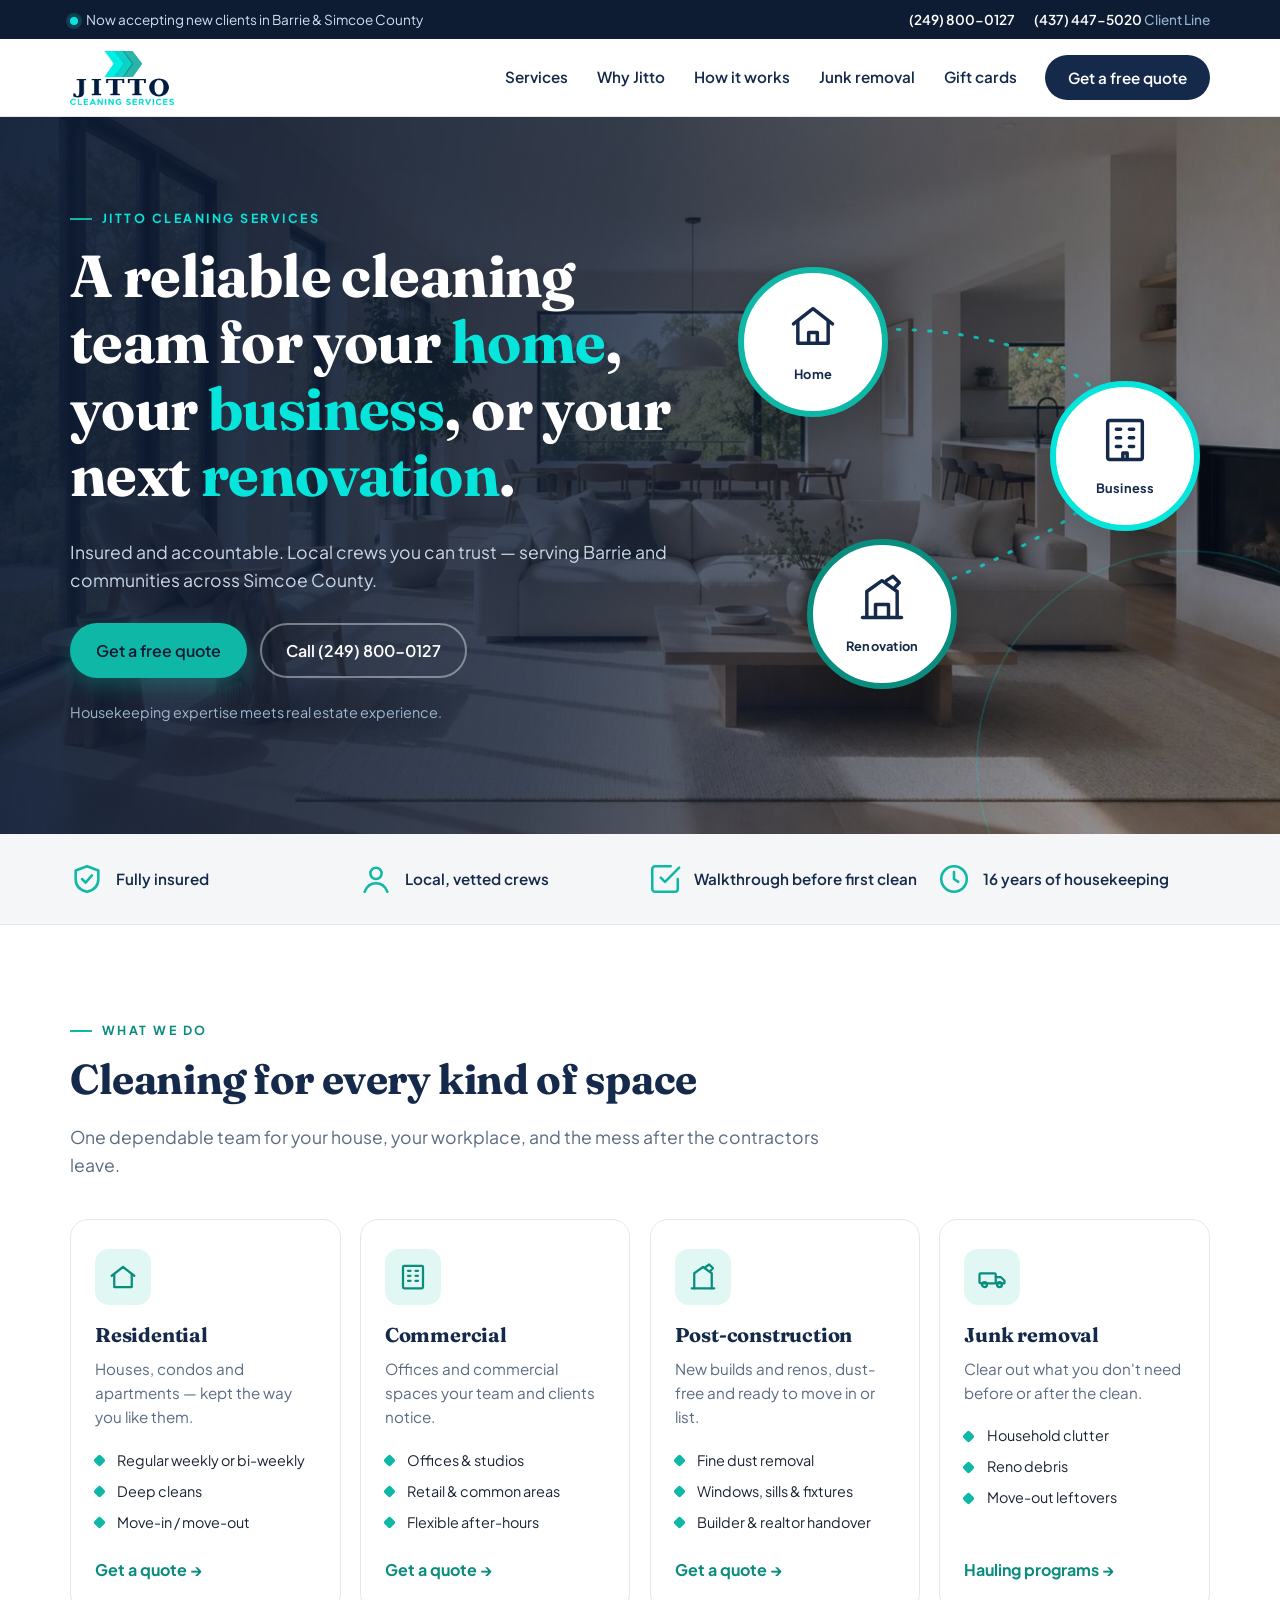
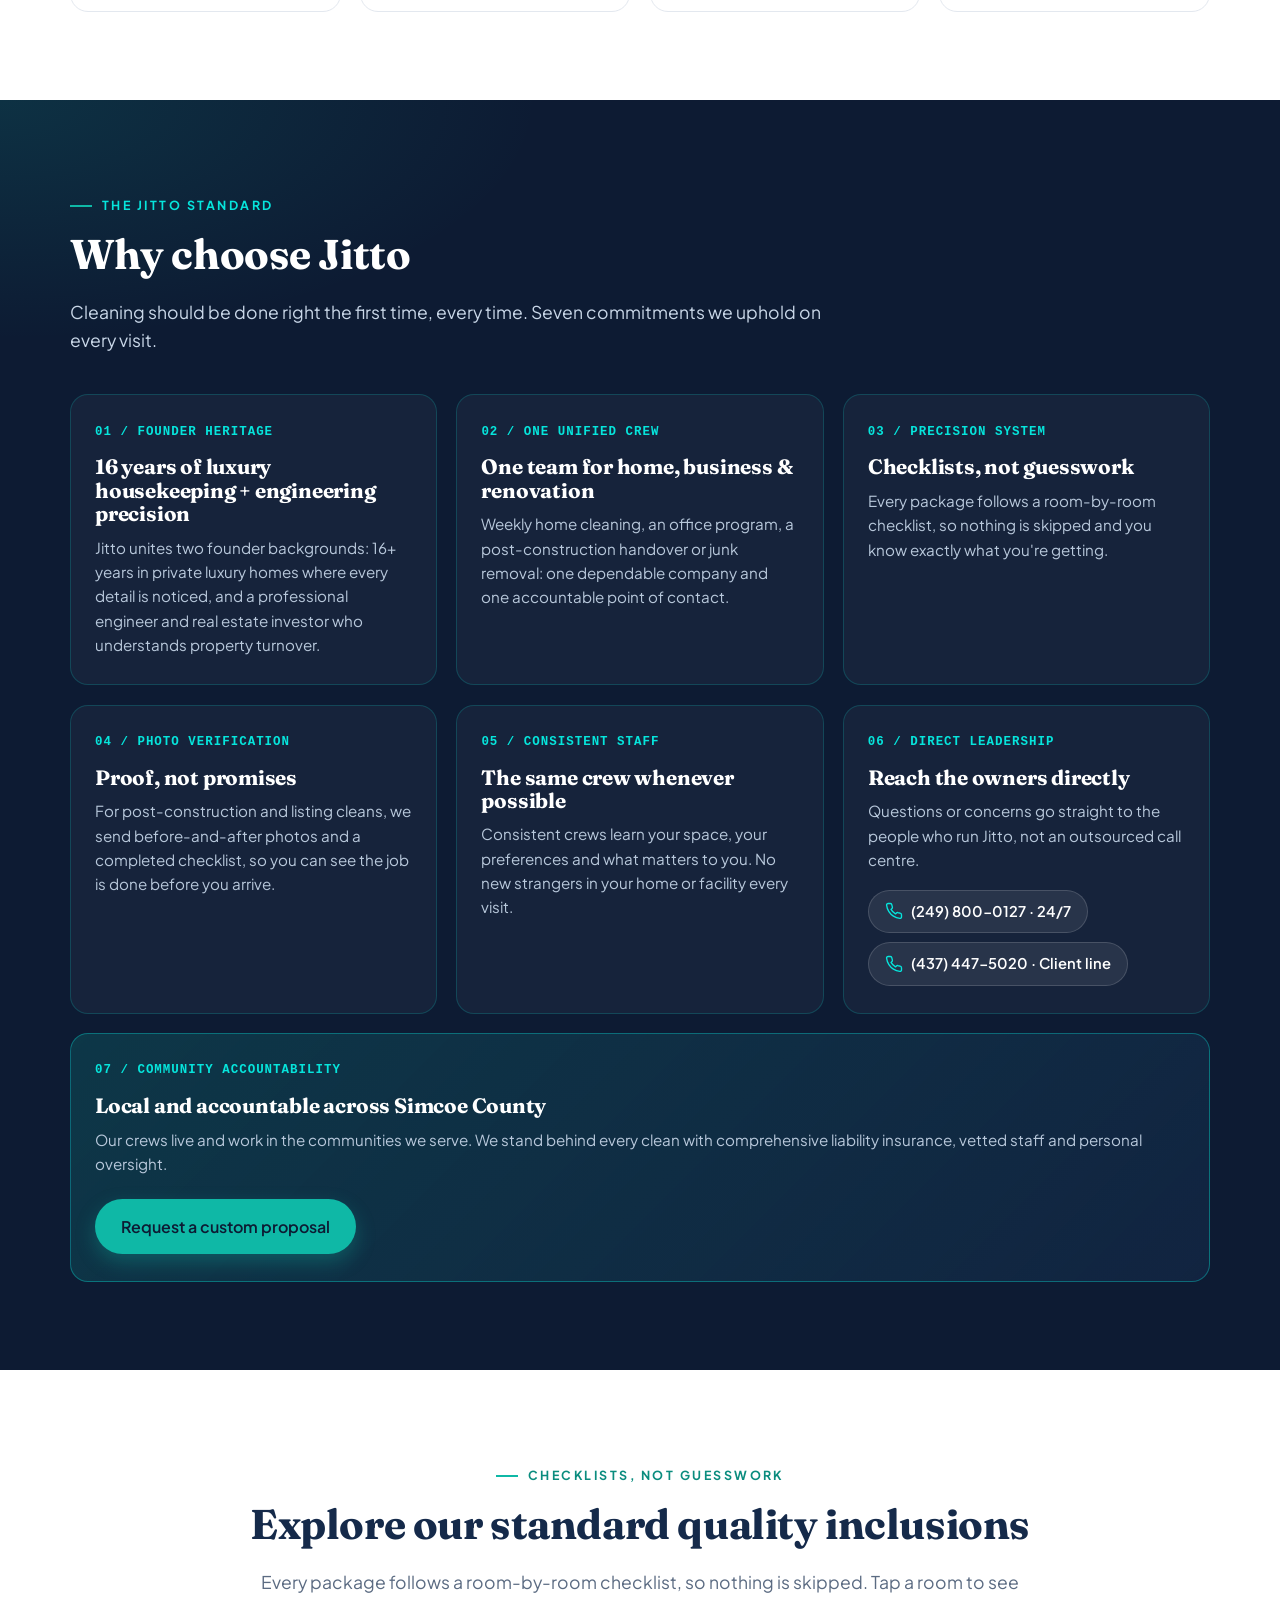
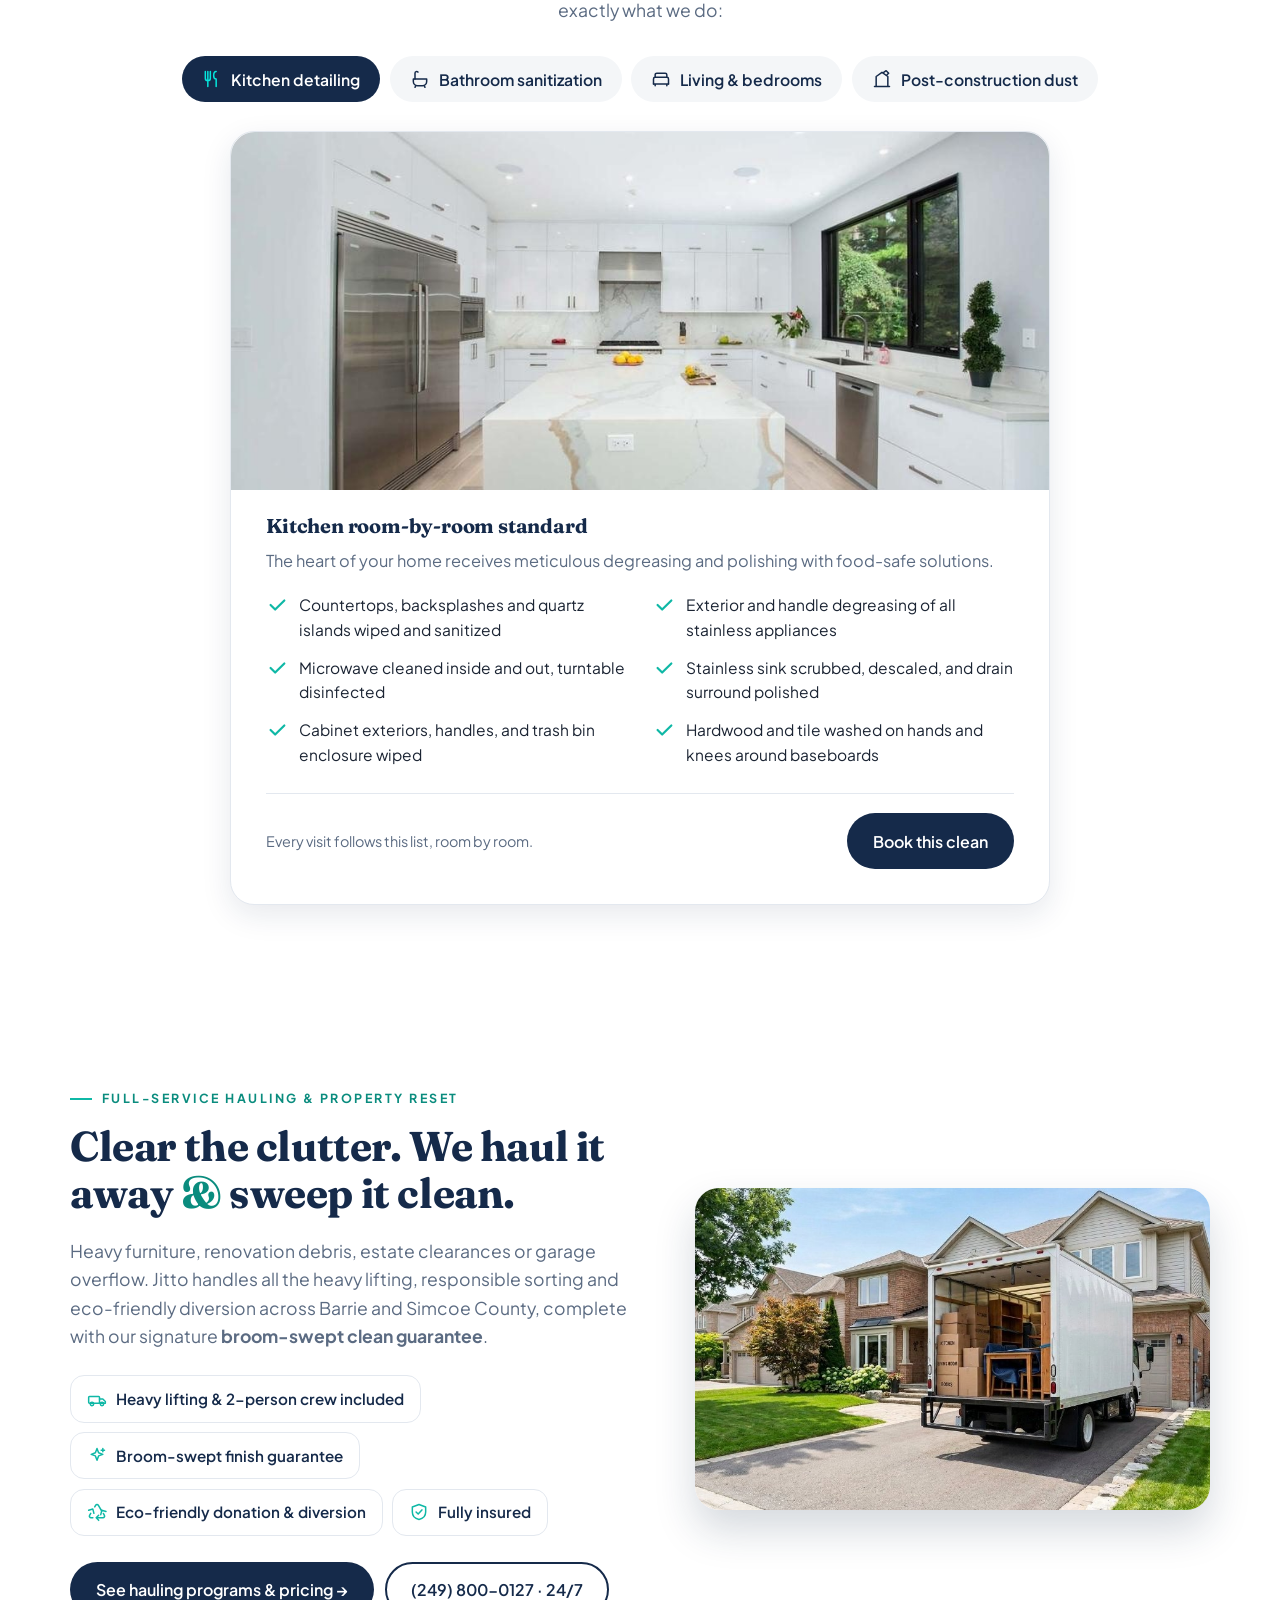
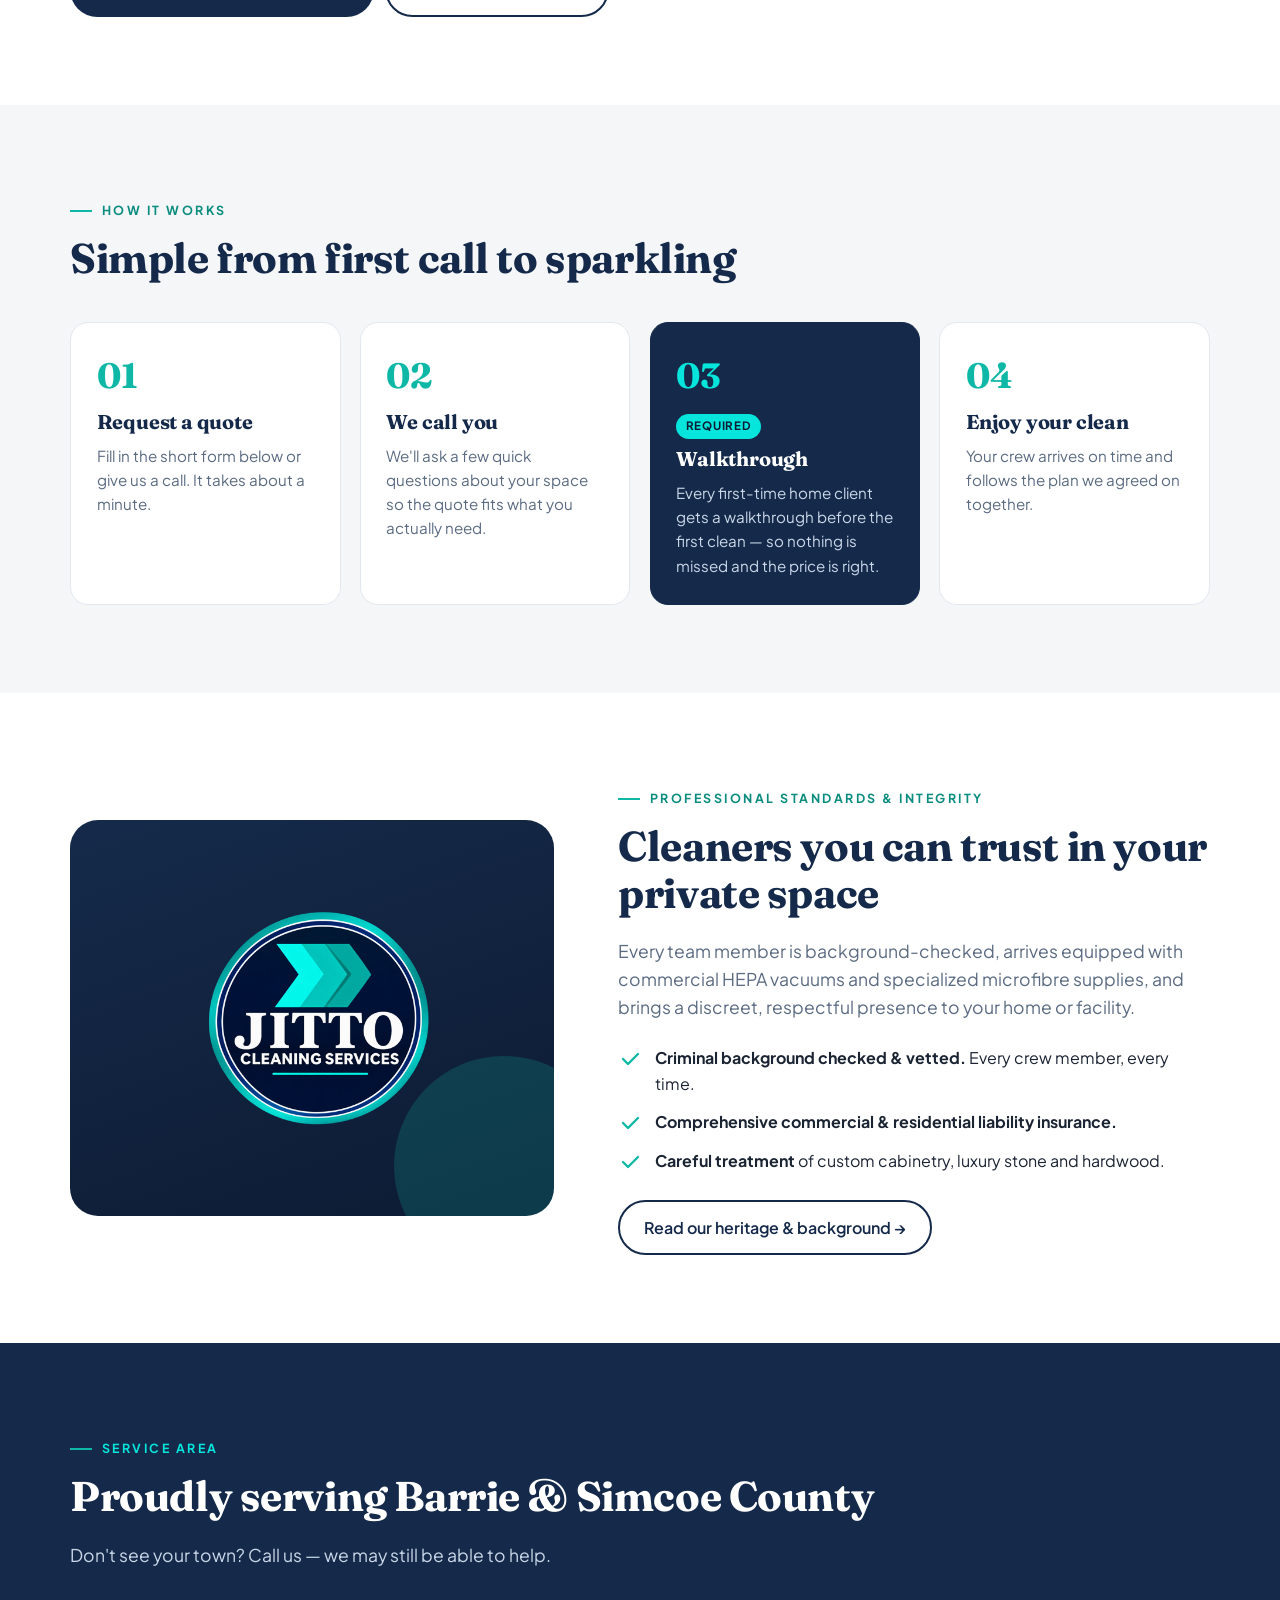
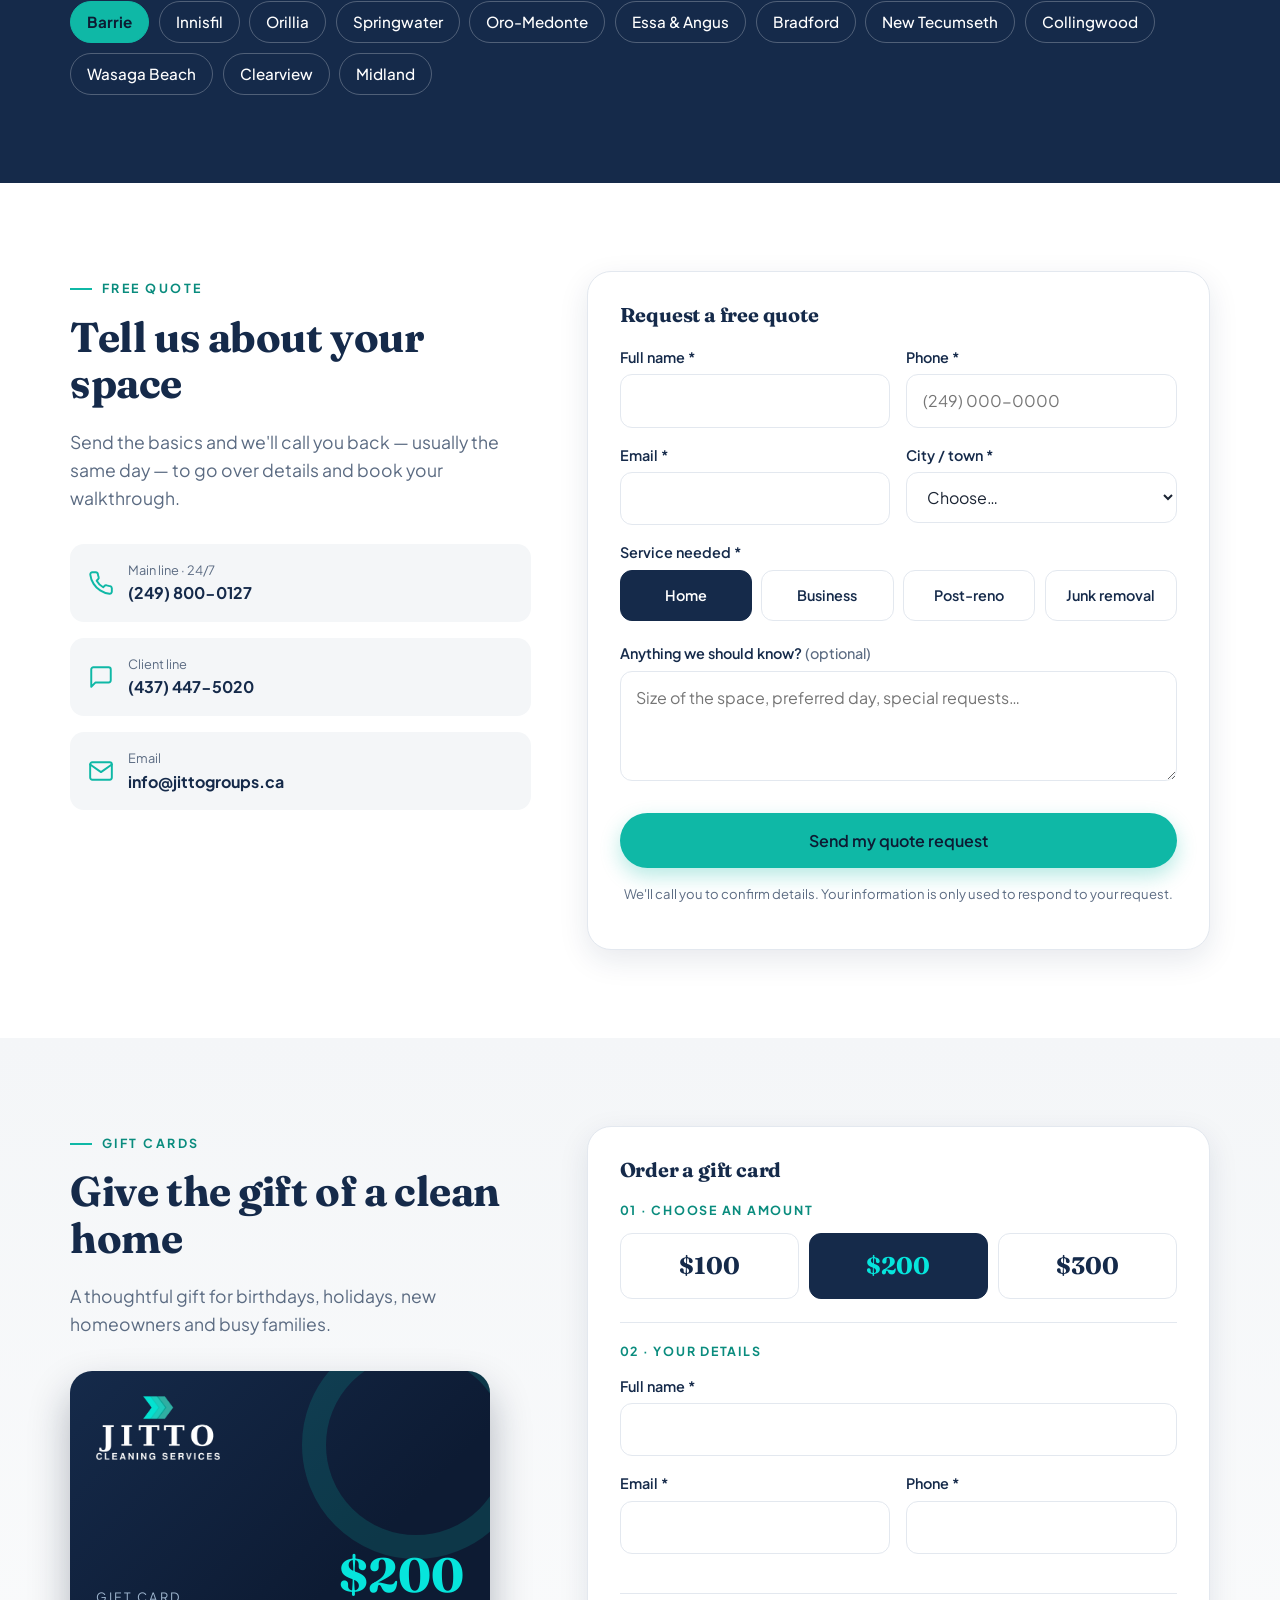
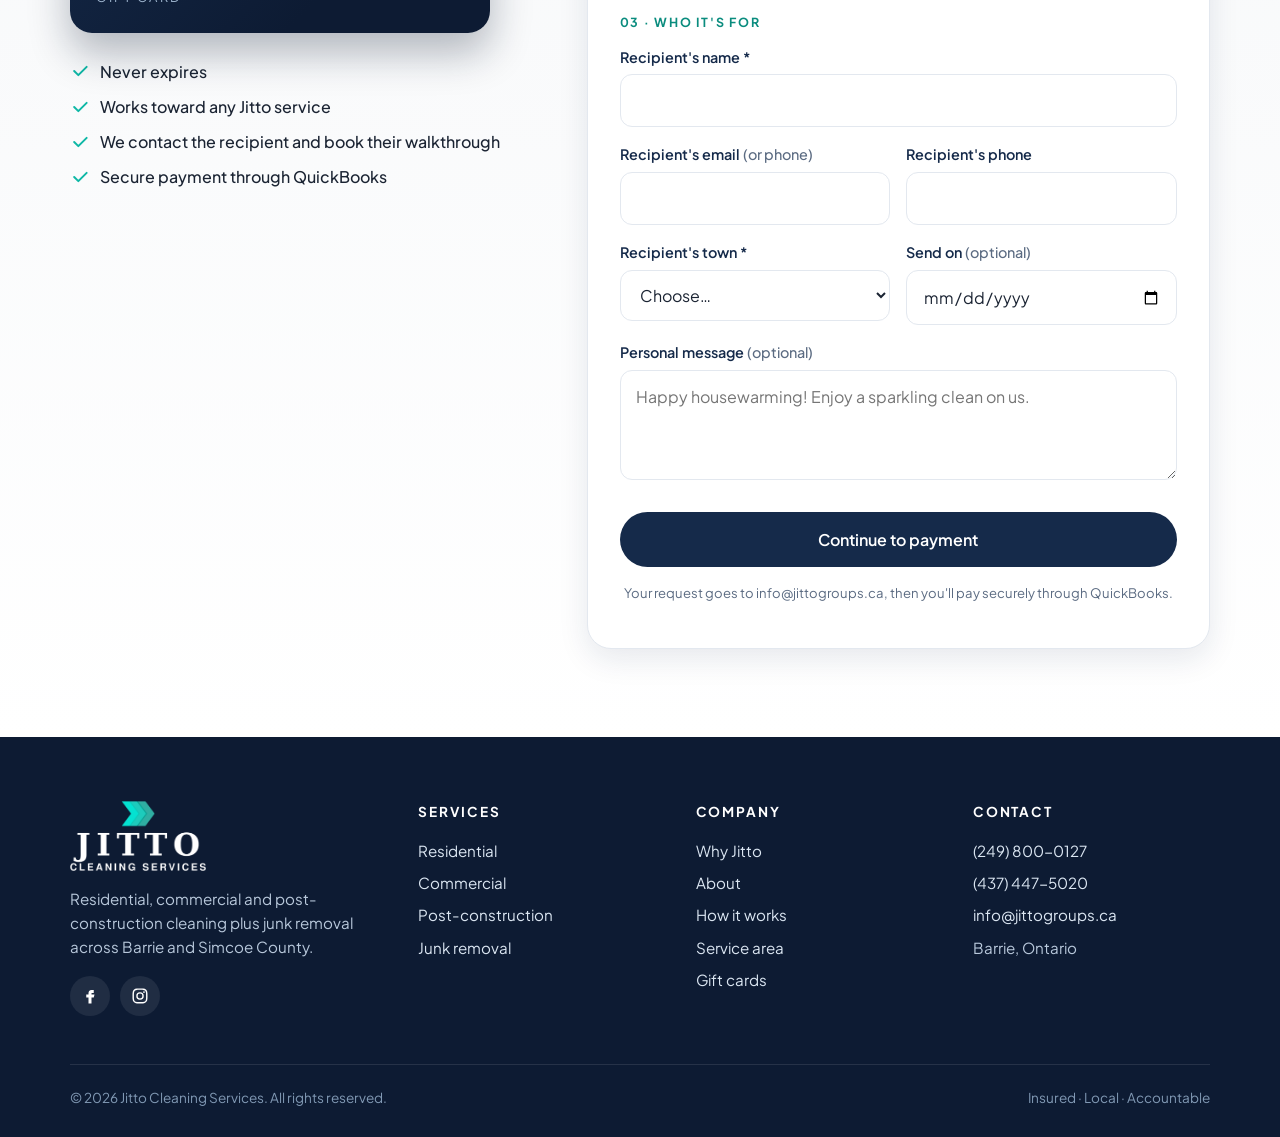
==== commit d35876e5: "Add files via upload" ====
--- a/index.html
+++ b/index.html
@@ -43,7 +43,7 @@
 </header>
 
 <main id="top">
-<section class="hero">
+<section class="hero hero-photo">
   <div class="wrap">
     <div>
       <div class="eyebrow" style="color:var(--cyan)">Jitto Cleaning Services</div>
@@ -138,7 +138,7 @@
     <h2>Explore our standard quality inclusions</h2>
     <p class="lead">Every package follows a room-by-room checklist, so nothing is skipped. Tap a room to see exactly what we do:</p>
     <div class="tabs" role="tablist"><button class="tab" role="tab" id="t-kitchen" aria-controls="p-kitchen" aria-selected="true"><svg viewBox="0 0 24 24" fill="none" stroke="#152A4A" stroke-width="1.8" stroke-linecap="round" stroke-linejoin="round"><path d="M4 3v8a3 3 0 006 0V3M7 3v18M17 3c-2 0-3 2-3 5s1 4 3 4v9"/></svg>Kitchen detailing</button><button class="tab" role="tab" id="t-bath" aria-controls="p-bath" aria-selected="false"><svg viewBox="0 0 24 24" fill="none" stroke="#152A4A" stroke-width="1.8" stroke-linecap="round" stroke-linejoin="round"><path d="M4 12h16v3a5 5 0 01-5 5H9a5 5 0 01-5-5z"/><path d="M6 12V5a2 2 0 013.5-1.3"/><path d="M7 20l-1 2M17 20l1 2"/></svg>Bathroom sanitization</button><button class="tab" role="tab" id="t-living" aria-controls="p-living" aria-selected="false"><svg viewBox="0 0 24 24" fill="none" stroke="#152A4A" stroke-width="1.8" stroke-linecap="round" stroke-linejoin="round"><path d="M3 18v-6a2 2 0 012-2h14a2 2 0 012 2v6"/><path d="M3 18h18M5 10V7a2 2 0 012-2h10a2 2 0 012 2v3M5 18v2M19 18v2"/></svg>Living &amp; bedrooms</button><button class="tab" role="tab" id="t-post" aria-controls="p-post" aria-selected="false"><svg viewBox="0 0 24 24" fill="none" stroke="#152A4A" stroke-width="1.8" stroke-linecap="round" stroke-linejoin="round"><path d="M3 21h18M5 21V9l7-5 7 5v12"/><path d="M14 4l3-2 3 3-2 2"/></svg>Post-construction dust</button></div>
-    <div class="panel" role="tabpanel" id="p-kitchen" aria-labelledby="t-kitchen"><h3>Kitchen room-by-room standard</h3><p class="intro">The heart of your home receives meticulous degreasing and polishing with food-safe solutions.</p><ul><li><svg viewBox="0 0 24 24" fill="none" stroke="#0FB8A6" stroke-width="2.4" stroke-linecap="round" stroke-linejoin="round"><path d="M5 12l5 5L20 7"/></svg><span>Countertops, backsplashes and quartz islands wiped and sanitized</span></li><li><svg viewBox="0 0 24 24" fill="none" stroke="#0FB8A6" stroke-width="2.4" stroke-linecap="round" stroke-linejoin="round"><path d="M5 12l5 5L20 7"/></svg><span>Exterior and handle degreasing of all stainless appliances</span></li><li><svg viewBox="0 0 24 24" fill="none" stroke="#0FB8A6" stroke-width="2.4" stroke-linecap="round" stroke-linejoin="round"><path d="M5 12l5 5L20 7"/></svg><span>Microwave cleaned inside and out, turntable disinfected</span></li><li><svg viewBox="0 0 24 24" fill="none" stroke="#0FB8A6" stroke-width="2.4" stroke-linecap="round" stroke-linejoin="round"><path d="M5 12l5 5L20 7"/></svg><span>Stainless sink scrubbed, descaled, and drain surround polished</span></li><li><svg viewBox="0 0 24 24" fill="none" stroke="#0FB8A6" stroke-width="2.4" stroke-linecap="round" stroke-linejoin="round"><path d="M5 12l5 5L20 7"/></svg><span>Cabinet exteriors, handles, and trash bin enclosure wiped</span></li><li><svg viewBox="0 0 24 24" fill="none" stroke="#0FB8A6" stroke-width="2.4" stroke-linecap="round" stroke-linejoin="round"><path d="M5 12l5 5L20 7"/></svg><span>Hardwood and tile washed on hands and knees around baseboards</span></li></ul><div class="foot"><span>Every visit follows this list, room by room.</span><a href="#quote" class="btn btn-navy">Book this clean</a></div></div><div class="panel" role="tabpanel" id="p-bath" aria-labelledby="t-bath" hidden><h3>Bathroom clinical sanitization</h3><p class="intro">Complete disinfection from ceiling vents to floor grout lines.</p><ul><li><svg viewBox="0 0 24 24" fill="none" stroke="#0FB8A6" stroke-width="2.4" stroke-linecap="round" stroke-linejoin="round"><path d="M5 12l5 5L20 7"/></svg><span>Bathtubs, shower stalls and glass doors descaled and shined streak-free</span></li><li><svg viewBox="0 0 24 24" fill="none" stroke="#0FB8A6" stroke-width="2.4" stroke-linecap="round" stroke-linejoin="round"><path d="M5 12l5 5L20 7"/></svg><span>Toilet sanitized inside bowl, under rim, pedestal and surrounding floor</span></li><li><svg viewBox="0 0 24 24" fill="none" stroke="#0FB8A6" stroke-width="2.4" stroke-linecap="round" stroke-linejoin="round"><path d="M5 12l5 5L20 7"/></svg><span>Vanity top, porcelain sink basins and chrome faucets polished</span></li><li><svg viewBox="0 0 24 24" fill="none" stroke="#0FB8A6" stroke-width="2.4" stroke-linecap="round" stroke-linejoin="round"><path d="M5 12l5 5L20 7"/></svg><span>Mirrors and medicine cabinets cleaned without streaks or lint</span></li><li><svg viewBox="0 0 24 24" fill="none" stroke="#0FB8A6" stroke-width="2.4" stroke-linecap="round" stroke-linejoin="round"><path d="M5 12l5 5L20 7"/></svg><span>Tile grout scrubbed, baseboards washed and trash emptied</span></li><li><svg viewBox="0 0 24 24" fill="none" stroke="#0FB8A6" stroke-width="2.4" stroke-linecap="round" stroke-linejoin="round"><path d="M5 12l5 5L20 7"/></svg><span>Fresh linen arrangement and amenities neatened</span></li></ul><div class="foot"><span>Every visit follows this list, room by room.</span><a href="#quote" class="btn btn-navy">Book this clean</a></div></div><div class="panel" role="tabpanel" id="p-living" aria-labelledby="t-living" hidden><h3>Living areas &amp; master suites</h3><p class="intro">Restorative cleanliness that enhances your peace of mind.</p><ul><li><svg viewBox="0 0 24 24" fill="none" stroke="#0FB8A6" stroke-width="2.4" stroke-linecap="round" stroke-linejoin="round"><path d="M5 12l5 5L20 7"/></svg><span>Beds made with crisp hotel-grade precision (linen change on request)</span></li><li><svg viewBox="0 0 24 24" fill="none" stroke="#0FB8A6" stroke-width="2.4" stroke-linecap="round" stroke-linejoin="round"><path d="M5 12l5 5L20 7"/></svg><span>All furniture, lamps, shelving and frames hand-dusted</span></li><li><svg viewBox="0 0 24 24" fill="none" stroke="#0FB8A6" stroke-width="2.4" stroke-linecap="round" stroke-linejoin="round"><path d="M5 12l5 5L20 7"/></svg><span>Window sills, interior tracks and door frames wiped clean</span></li><li><svg viewBox="0 0 24 24" fill="none" stroke="#0FB8A6" stroke-width="2.4" stroke-linecap="round" stroke-linejoin="round"><path d="M5 12l5 5L20 7"/></svg><span>Upholstery vacuumed and cushions fluffed and neatened</span></li><li><svg viewBox="0 0 24 24" fill="none" stroke="#0FB8A6" stroke-width="2.4" stroke-linecap="round" stroke-linejoin="round"><path d="M5 12l5 5L20 7"/></svg><span>Carpets edged and HEPA vacuumed; hardwood damp-mopped</span></li><li><svg viewBox="0 0 24 24" fill="none" stroke="#0FB8A6" stroke-width="2.4" stroke-linecap="round" stroke-linejoin="round"><path d="M5 12l5 5L20 7"/></svg><span>High-touch light switch plates and door hardware disinfected</span></li></ul><div class="foot"><span>Every visit follows this list, room by room.</span><a href="#quote" class="btn btn-navy">Book this clean</a></div></div><div class="panel" role="tabpanel" id="p-post" aria-labelledby="t-post" hidden><h3>Post-construction turnkey protocol</h3><p class="intro">Eliminating sub-micron drywall dust and trade debris before inspection walkthroughs.</p><ul><li><svg viewBox="0 0 24 24" fill="none" stroke="#0FB8A6" stroke-width="2.4" stroke-linecap="round" stroke-linejoin="round"><path d="M5 12l5 5L20 7"/></svg><span>Negative air HEPA extraction of fine airborne drywall and silica dust</span></li><li><svg viewBox="0 0 24 24" fill="none" stroke="#0FB8A6" stroke-width="2.4" stroke-linecap="round" stroke-linejoin="round"><path d="M5 12l5 5L20 7"/></svg><span>Manufacturer protective stickers, tape and paint overspray scraped safely</span></li><li><svg viewBox="0 0 24 24" fill="none" stroke="#0FB8A6" stroke-width="2.4" stroke-linecap="round" stroke-linejoin="round"><path d="M5 12l5 5L20 7"/></svg><span>Window glass and sliding door tracks vacuumed and detailed streak-free</span></li><li><svg viewBox="0 0 24 24" fill="none" stroke="#0FB8A6" stroke-width="2.4" stroke-linecap="round" stroke-linejoin="round"><path d="M5 12l5 5L20 7"/></svg><span>Inside and outside of all new custom cabinetry vacuumed and wiped</span></li><li><svg viewBox="0 0 24 24" fill="none" stroke="#0FB8A6" stroke-width="2.4" stroke-linecap="round" stroke-linejoin="round"><path d="M5 12l5 5L20 7"/></svg><span>Ceiling and wall register covers, vents and light fixtures dusted and wiped clean</span></li><li><svg viewBox="0 0 24 24" fill="none" stroke="#0FB8A6" stroke-width="2.4" stroke-linecap="round" stroke-linejoin="round"><path d="M5 12l5 5L20 7"/></svg><span>Digital photo verification sign-off log sent directly to project managers</span></li></ul><div class="foot"><span>Every visit follows this list, room by room.</span><a href="#quote" class="btn btn-navy">Book this clean</a></div></div>
+    <div class="panel" role="tabpanel" id="p-kitchen" aria-labelledby="t-kitchen"><img class="panel-img" src="room-kitchen.jpg" alt="Bright white kitchen with marble island" loading="lazy"><h3>Kitchen room-by-room standard</h3><p class="intro">The heart of your home receives meticulous degreasing and polishing with food-safe solutions.</p><ul><li><svg viewBox="0 0 24 24" fill="none" stroke="#0FB8A6" stroke-width="2.4" stroke-linecap="round" stroke-linejoin="round"><path d="M5 12l5 5L20 7"/></svg><span>Countertops, backsplashes and quartz islands wiped and sanitized</span></li><li><svg viewBox="0 0 24 24" fill="none" stroke="#0FB8A6" stroke-width="2.4" stroke-linecap="round" stroke-linejoin="round"><path d="M5 12l5 5L20 7"/></svg><span>Exterior and handle degreasing of all stainless appliances</span></li><li><svg viewBox="0 0 24 24" fill="none" stroke="#0FB8A6" stroke-width="2.4" stroke-linecap="round" stroke-linejoin="round"><path d="M5 12l5 5L20 7"/></svg><span>Microwave cleaned inside and out, turntable disinfected</span></li><li><svg viewBox="0 0 24 24" fill="none" stroke="#0FB8A6" stroke-width="2.4" stroke-linecap="round" stroke-linejoin="round"><path d="M5 12l5 5L20 7"/></svg><span>Stainless sink scrubbed, descaled, and drain surround polished</span></li><li><svg viewBox="0 0 24 24" fill="none" stroke="#0FB8A6" stroke-width="2.4" stroke-linecap="round" stroke-linejoin="round"><path d="M5 12l5 5L20 7"/></svg><span>Cabinet exteriors, handles, and trash bin enclosure wiped</span></li><li><svg viewBox="0 0 24 24" fill="none" stroke="#0FB8A6" stroke-width="2.4" stroke-linecap="round" stroke-linejoin="round"><path d="M5 12l5 5L20 7"/></svg><span>Hardwood and tile washed on hands and knees around baseboards</span></li></ul><div class="foot"><span>Every visit follows this list, room by room.</span><a href="#quote" class="btn btn-navy">Book this clean</a></div></div><div class="panel" role="tabpanel" id="p-bath" aria-labelledby="t-bath" hidden><img class="panel-img" src="room-bathroom.jpg" alt="Clean modern bathroom with glass shower" loading="lazy"><h3>Bathroom clinical sanitization</h3><p class="intro">Complete disinfection from ceiling vents to floor grout lines.</p><ul><li><svg viewBox="0 0 24 24" fill="none" stroke="#0FB8A6" stroke-width="2.4" stroke-linecap="round" stroke-linejoin="round"><path d="M5 12l5 5L20 7"/></svg><span>Bathtubs, shower stalls and glass doors descaled and shined streak-free</span></li><li><svg viewBox="0 0 24 24" fill="none" stroke="#0FB8A6" stroke-width="2.4" stroke-linecap="round" stroke-linejoin="round"><path d="M5 12l5 5L20 7"/></svg><span>Toilet sanitized inside bowl, under rim, pedestal and surrounding floor</span></li><li><svg viewBox="0 0 24 24" fill="none" stroke="#0FB8A6" stroke-width="2.4" stroke-linecap="round" stroke-linejoin="round"><path d="M5 12l5 5L20 7"/></svg><span>Vanity top, porcelain sink basins and chrome faucets polished</span></li><li><svg viewBox="0 0 24 24" fill="none" stroke="#0FB8A6" stroke-width="2.4" stroke-linecap="round" stroke-linejoin="round"><path d="M5 12l5 5L20 7"/></svg><span>Mirrors and medicine cabinets cleaned without streaks or lint</span></li><li><svg viewBox="0 0 24 24" fill="none" stroke="#0FB8A6" stroke-width="2.4" stroke-linecap="round" stroke-linejoin="round"><path d="M5 12l5 5L20 7"/></svg><span>Tile grout scrubbed, baseboards washed and trash emptied</span></li><li><svg viewBox="0 0 24 24" fill="none" stroke="#0FB8A6" stroke-width="2.4" stroke-linecap="round" stroke-linejoin="round"><path d="M5 12l5 5L20 7"/></svg><span>Fresh linen arrangement and amenities neatened</span></li></ul><div class="foot"><span>Every visit follows this list, room by room.</span><a href="#quote" class="btn btn-navy">Book this clean</a></div></div><div class="panel" role="tabpanel" id="p-living" aria-labelledby="t-living" hidden><img class="panel-img" src="room-living.jpg" alt="Bright living room with sectional sofa" loading="lazy"><h3>Living areas &amp; master suites</h3><p class="intro">Restorative cleanliness that enhances your peace of mind.</p><ul><li><svg viewBox="0 0 24 24" fill="none" stroke="#0FB8A6" stroke-width="2.4" stroke-linecap="round" stroke-linejoin="round"><path d="M5 12l5 5L20 7"/></svg><span>Beds made with crisp hotel-grade precision (linen change on request)</span></li><li><svg viewBox="0 0 24 24" fill="none" stroke="#0FB8A6" stroke-width="2.4" stroke-linecap="round" stroke-linejoin="round"><path d="M5 12l5 5L20 7"/></svg><span>All furniture, lamps, shelving and frames hand-dusted</span></li><li><svg viewBox="0 0 24 24" fill="none" stroke="#0FB8A6" stroke-width="2.4" stroke-linecap="round" stroke-linejoin="round"><path d="M5 12l5 5L20 7"/></svg><span>Window sills, interior tracks and door frames wiped clean</span></li><li><svg viewBox="0 0 24 24" fill="none" stroke="#0FB8A6" stroke-width="2.4" stroke-linecap="round" stroke-linejoin="round"><path d="M5 12l5 5L20 7"/></svg><span>Upholstery vacuumed and cushions fluffed and neatened</span></li><li><svg viewBox="0 0 24 24" fill="none" stroke="#0FB8A6" stroke-width="2.4" stroke-linecap="round" stroke-linejoin="round"><path d="M5 12l5 5L20 7"/></svg><span>Carpets edged and HEPA vacuumed; hardwood damp-mopped</span></li><li><svg viewBox="0 0 24 24" fill="none" stroke="#0FB8A6" stroke-width="2.4" stroke-linecap="round" stroke-linejoin="round"><path d="M5 12l5 5L20 7"/></svg><span>High-touch light switch plates and door hardware disinfected</span></li></ul><div class="foot"><span>Every visit follows this list, room by room.</span><a href="#quote" class="btn btn-navy">Book this clean</a></div></div><div class="panel" role="tabpanel" id="p-post" aria-labelledby="t-post" hidden><img class="panel-img" src="room-postcon.jpg" alt="Empty newly finished room ready for handover" loading="lazy"><h3>Post-construction turnkey protocol</h3><p class="intro">Eliminating sub-micron drywall dust and trade debris before inspection walkthroughs.</p><ul><li><svg viewBox="0 0 24 24" fill="none" stroke="#0FB8A6" stroke-width="2.4" stroke-linecap="round" stroke-linejoin="round"><path d="M5 12l5 5L20 7"/></svg><span>Negative air HEPA extraction of fine airborne drywall and silica dust</span></li><li><svg viewBox="0 0 24 24" fill="none" stroke="#0FB8A6" stroke-width="2.4" stroke-linecap="round" stroke-linejoin="round"><path d="M5 12l5 5L20 7"/></svg><span>Manufacturer protective stickers, tape and paint overspray scraped safely</span></li><li><svg viewBox="0 0 24 24" fill="none" stroke="#0FB8A6" stroke-width="2.4" stroke-linecap="round" stroke-linejoin="round"><path d="M5 12l5 5L20 7"/></svg><span>Window glass and sliding door tracks vacuumed and detailed streak-free</span></li><li><svg viewBox="0 0 24 24" fill="none" stroke="#0FB8A6" stroke-width="2.4" stroke-linecap="round" stroke-linejoin="round"><path d="M5 12l5 5L20 7"/></svg><span>Inside and outside of all new custom cabinetry vacuumed and wiped</span></li><li><svg viewBox="0 0 24 24" fill="none" stroke="#0FB8A6" stroke-width="2.4" stroke-linecap="round" stroke-linejoin="round"><path d="M5 12l5 5L20 7"/></svg><span>Ceiling and wall register covers, vents and light fixtures dusted and wiped clean</span></li><li><svg viewBox="0 0 24 24" fill="none" stroke="#0FB8A6" stroke-width="2.4" stroke-linecap="round" stroke-linejoin="round"><path d="M5 12l5 5L20 7"/></svg><span>Digital photo verification sign-off log sent directly to project managers</span></li></ul><div class="foot"><span>Every visit follows this list, room by room.</span><a href="#quote" class="btn btn-navy">Book this clean</a></div></div>
   </div>
 </section>
 
--- a/site.css
+++ b/site.css
@@ -324,3 +324,8 @@
 .founder .ftop svg{width:30px;height:30px;flex:none}
 .founder p{color:var(--slate);border-bottom:1px solid var(--line);padding-bottom:1.1rem;margin-bottom:1.1rem}
 @media (max-width:980px){.story{grid-template-columns:1fr;padding:1.6rem}}
+
+/* photos */
+.panel-img{width:calc(100% + 4.4rem);max-width:none;margin:-2.2rem -2.2rem 1.6rem;aspect-ratio:16/7;object-fit:cover;border-radius:24px 24px 0 0}
+.hero.hero-photo{background:linear-gradient(100deg,rgba(13,27,51,.94) 0%,rgba(13,27,51,.8) 45%,rgba(13,27,51,.3) 100%),url(hero.jpg) center/cover no-repeat,var(--navy)}
+@media (max-width:760px){.panel-img{width:calc(100% + 2.8rem);margin:-1.4rem -1.4rem 1.2rem}.hero.hero-photo{background:linear-gradient(rgba(13,27,51,.9),rgba(13,27,51,.9)),url(hero.jpg) center/cover no-repeat,var(--navy)}}
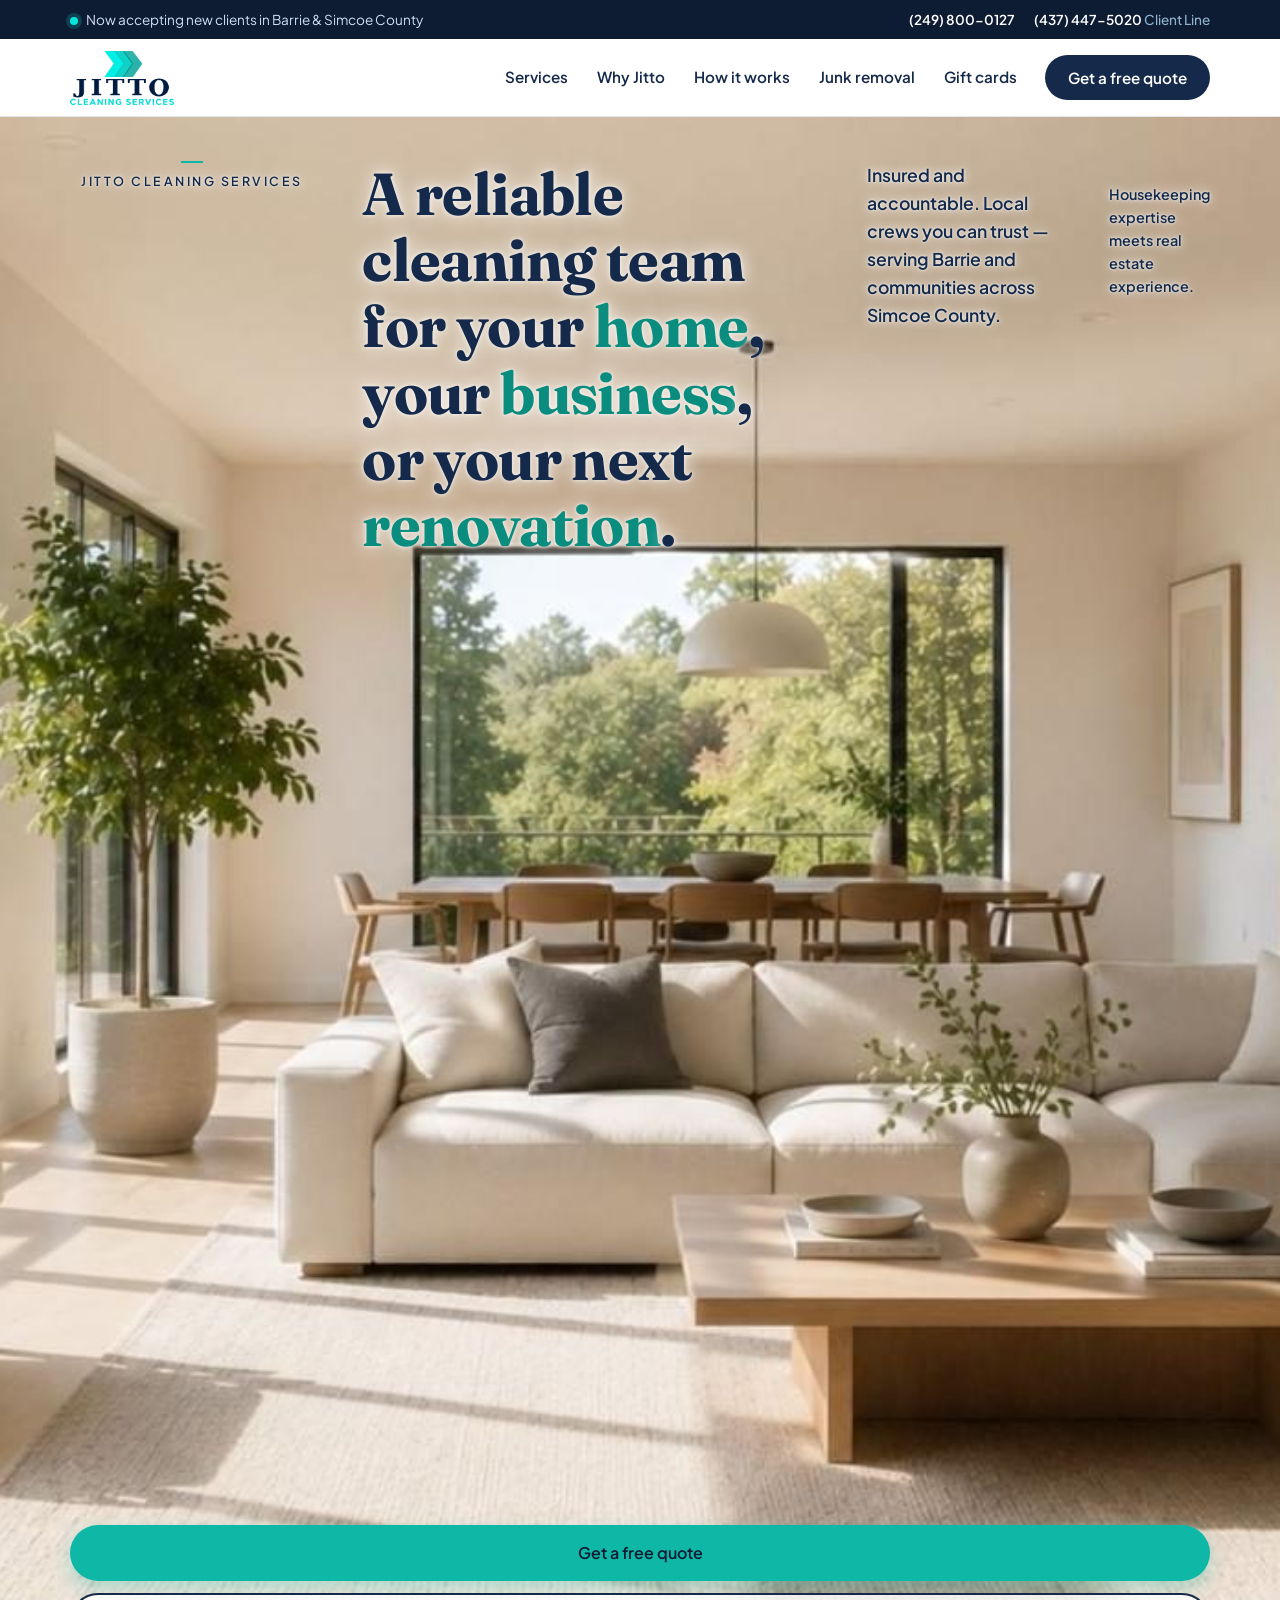
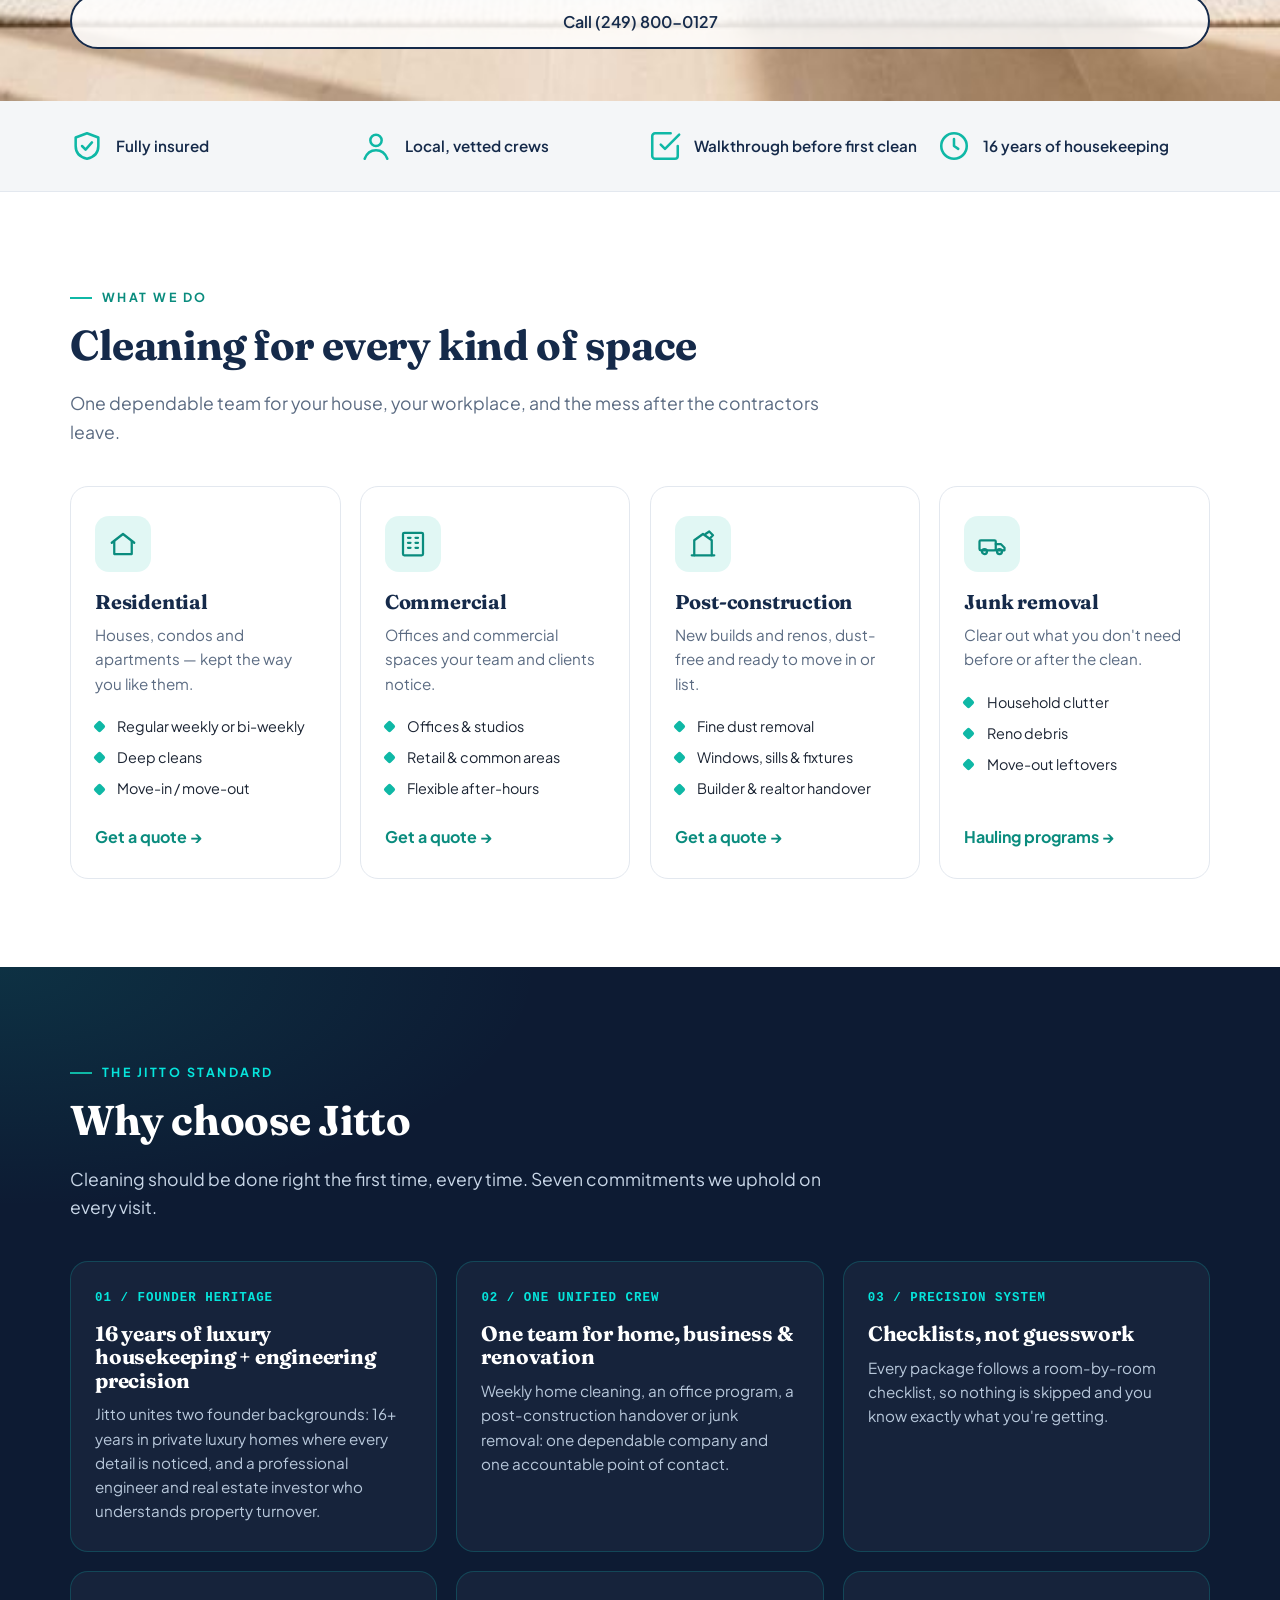
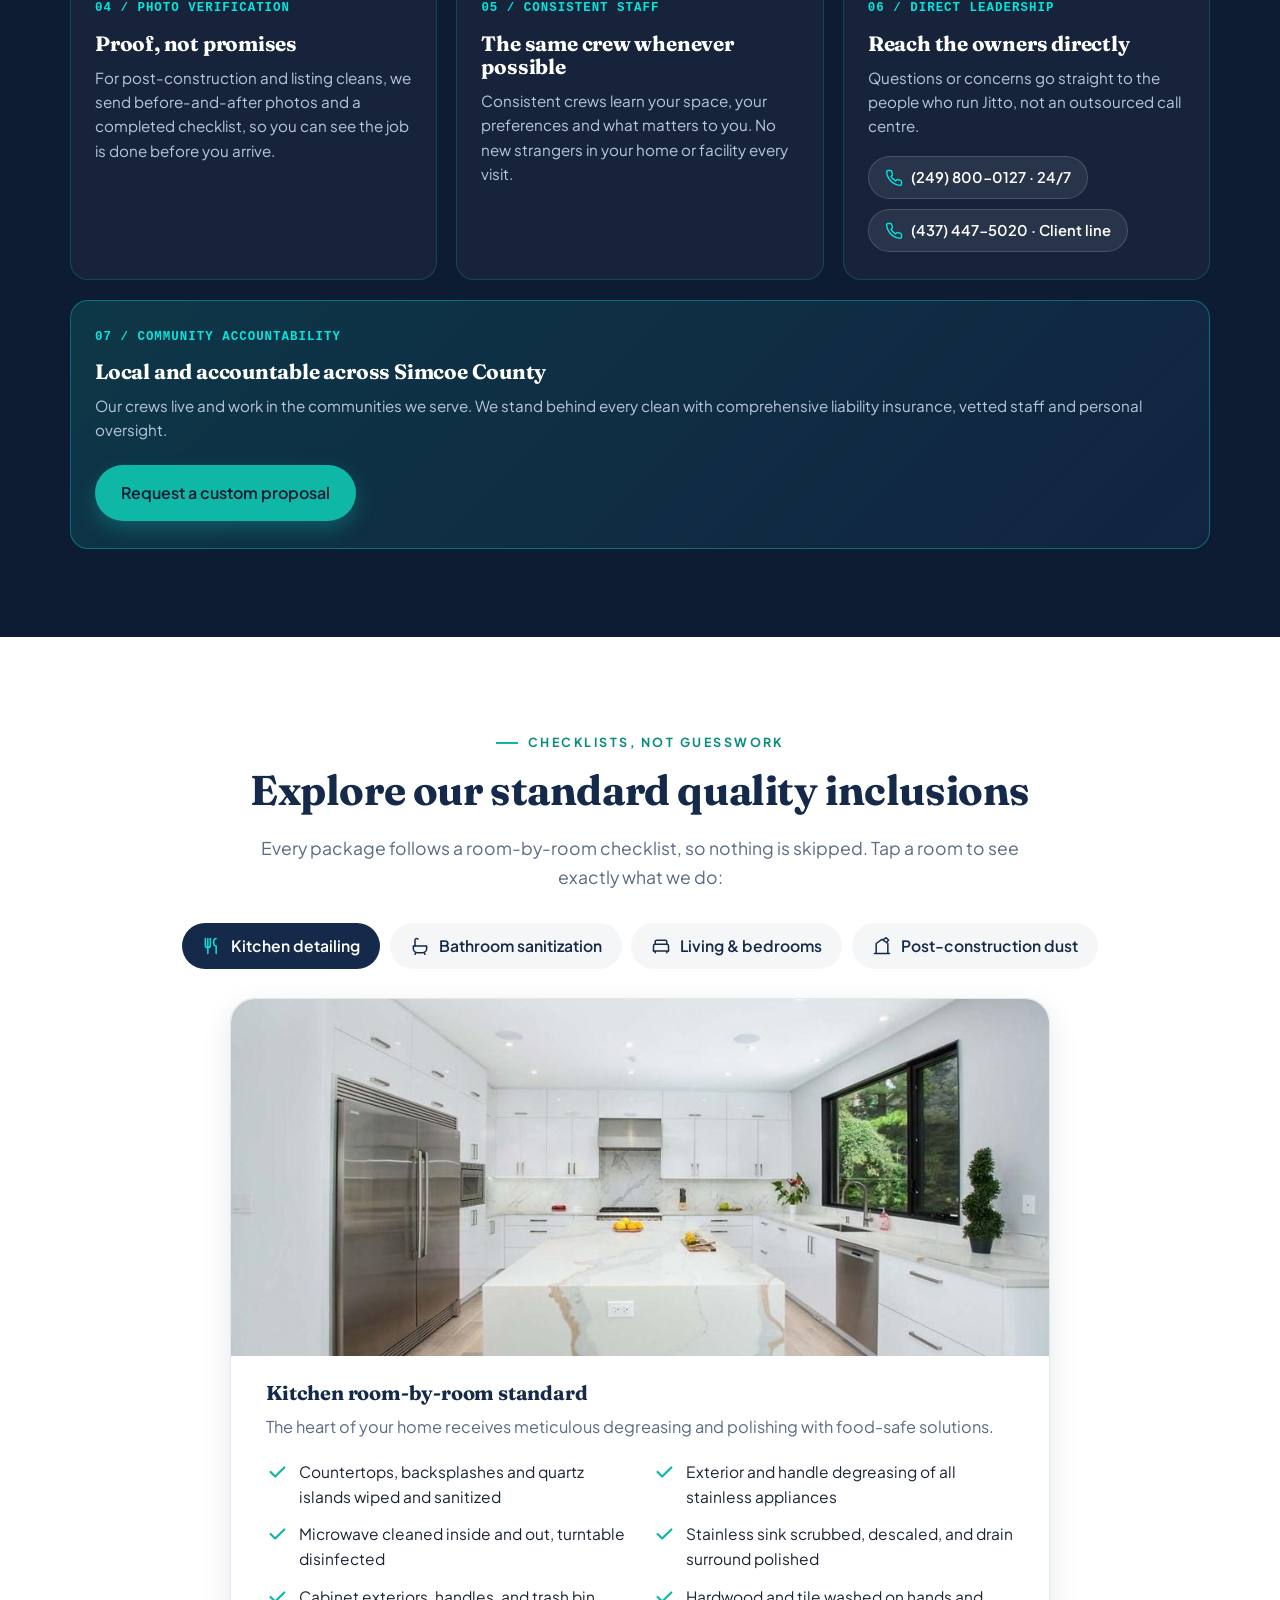
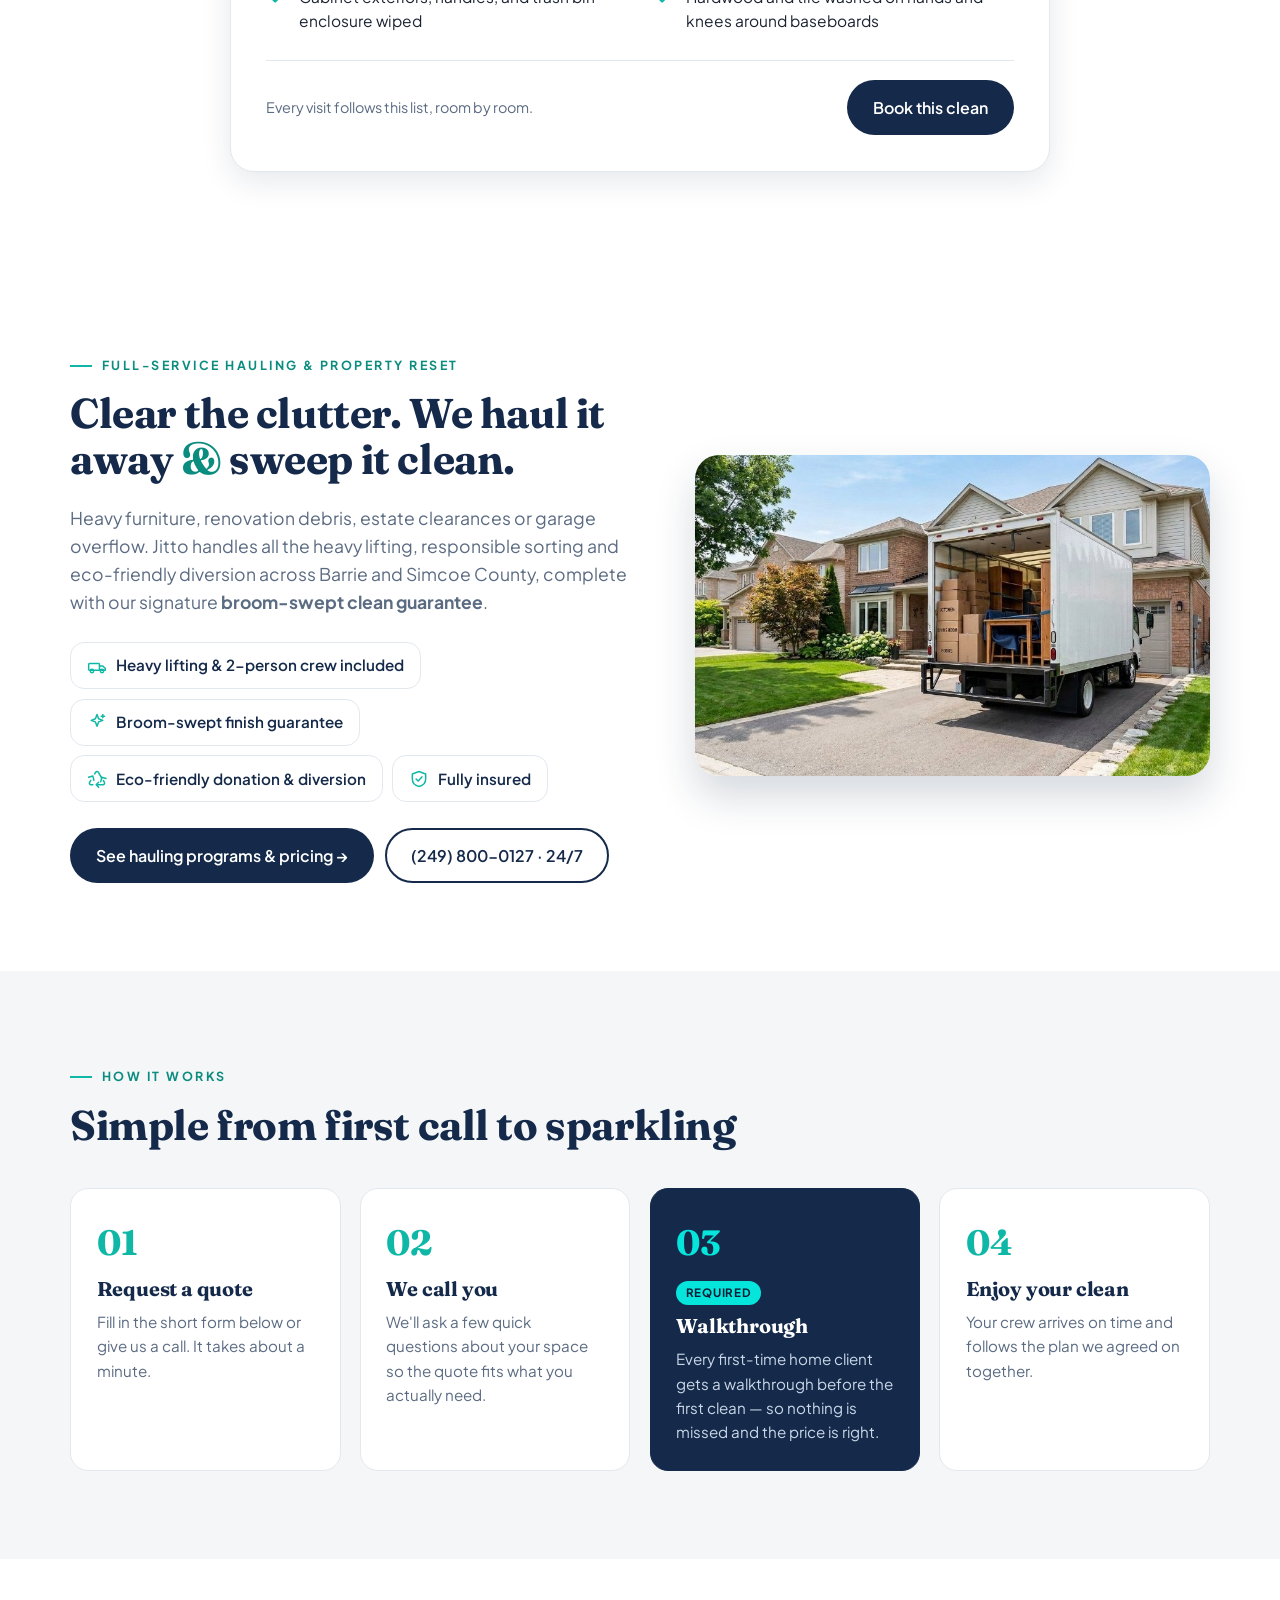
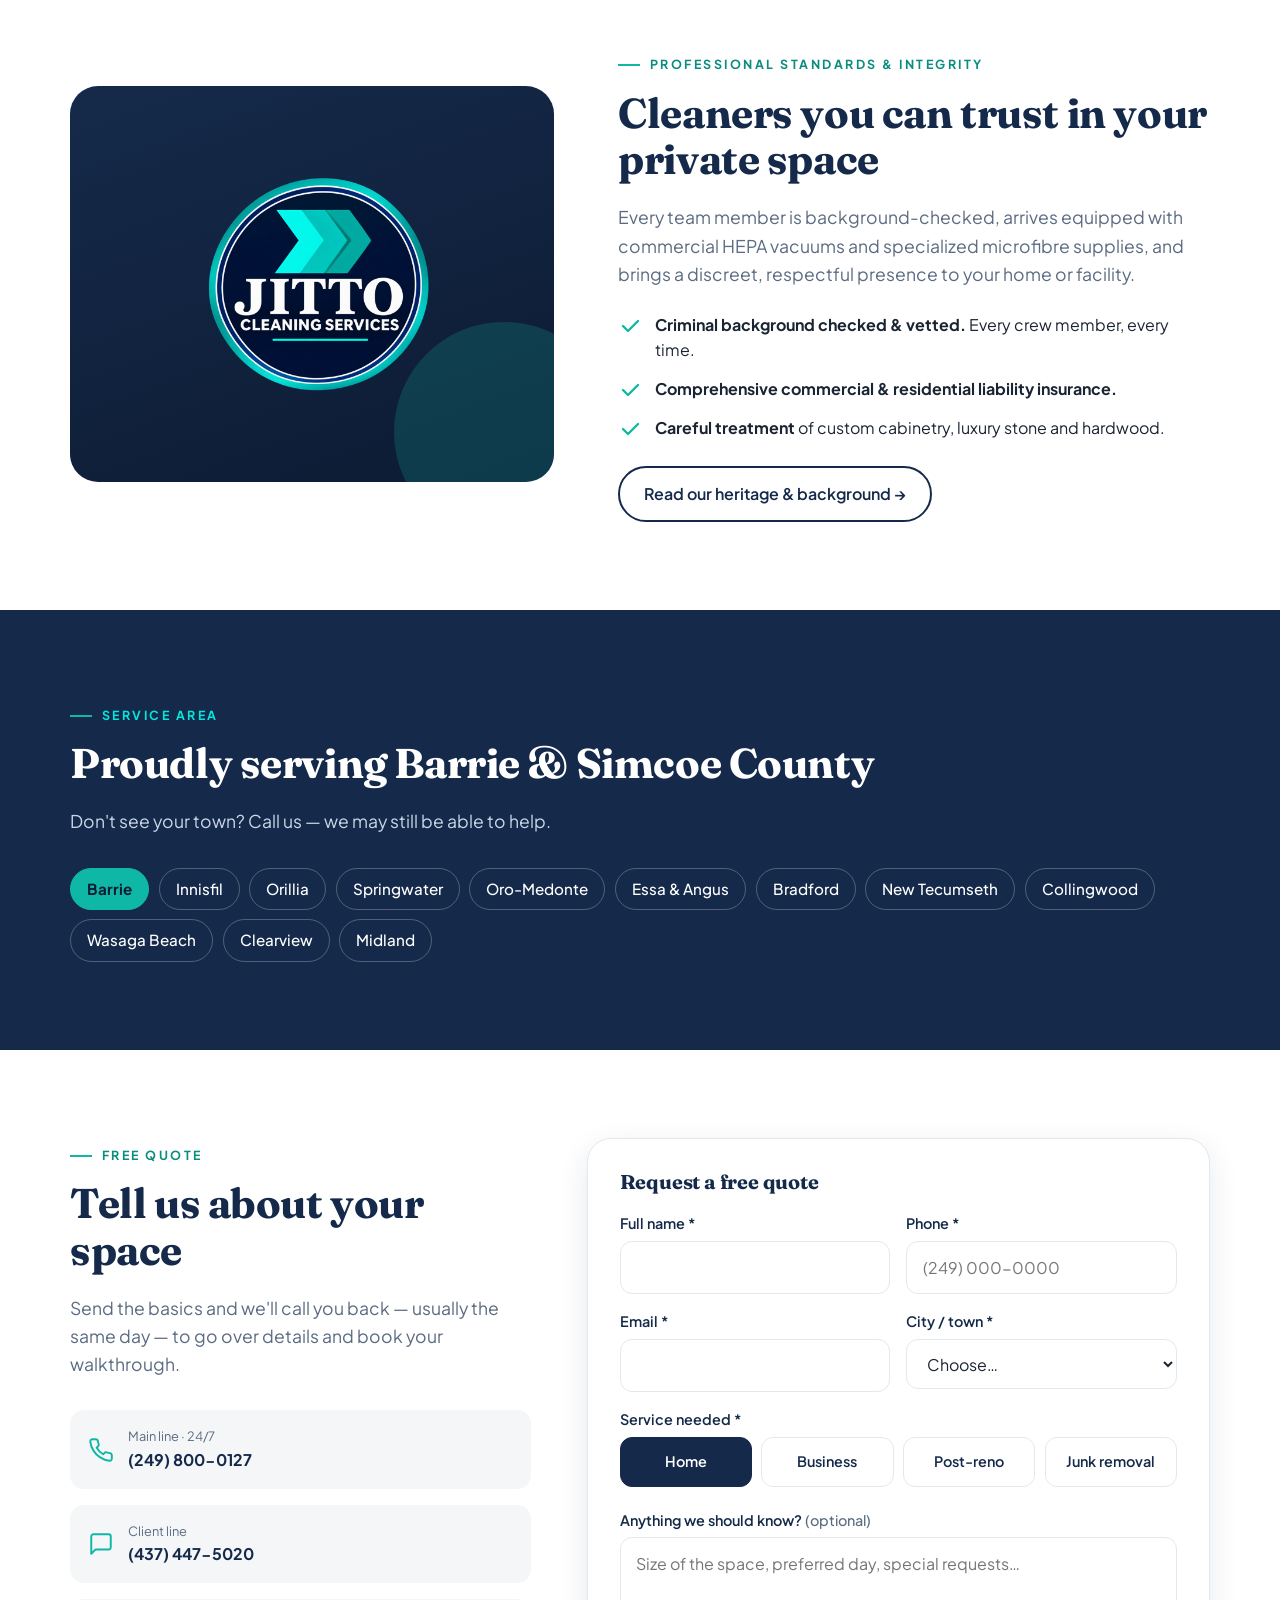
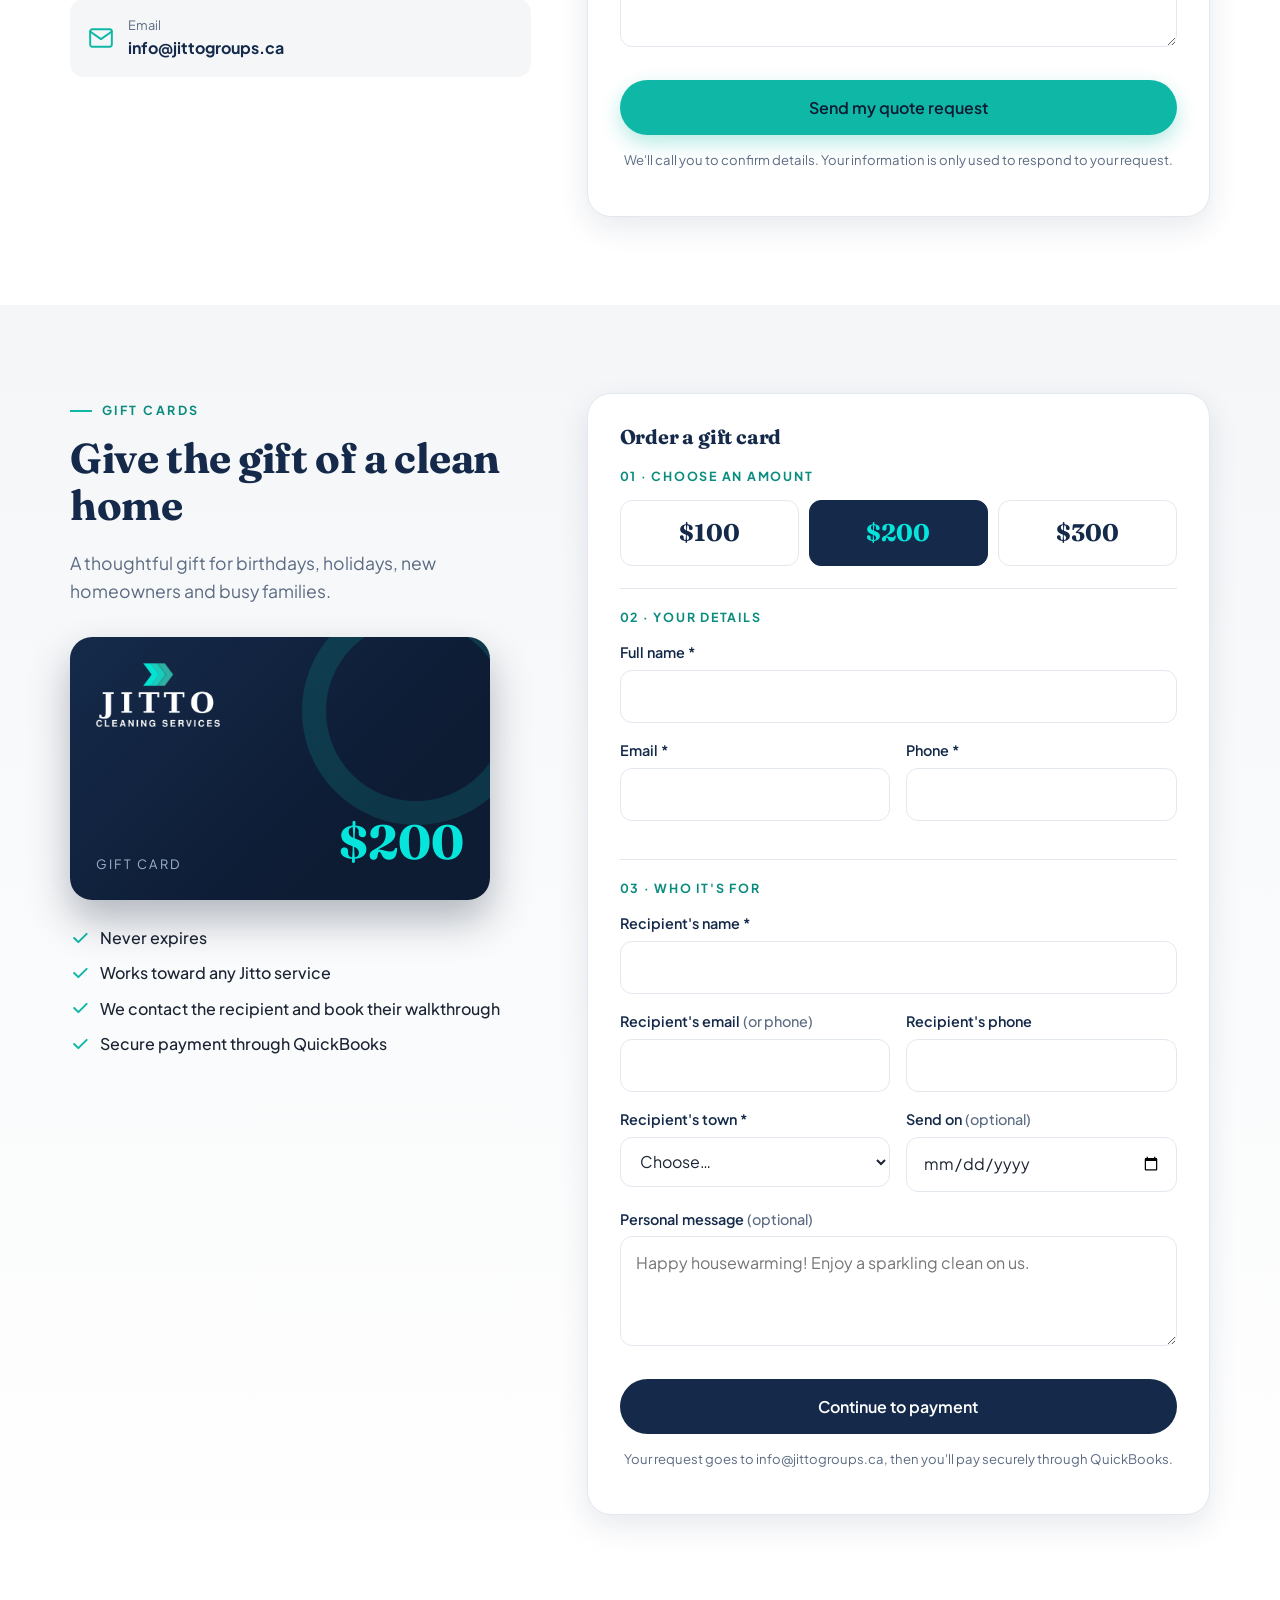
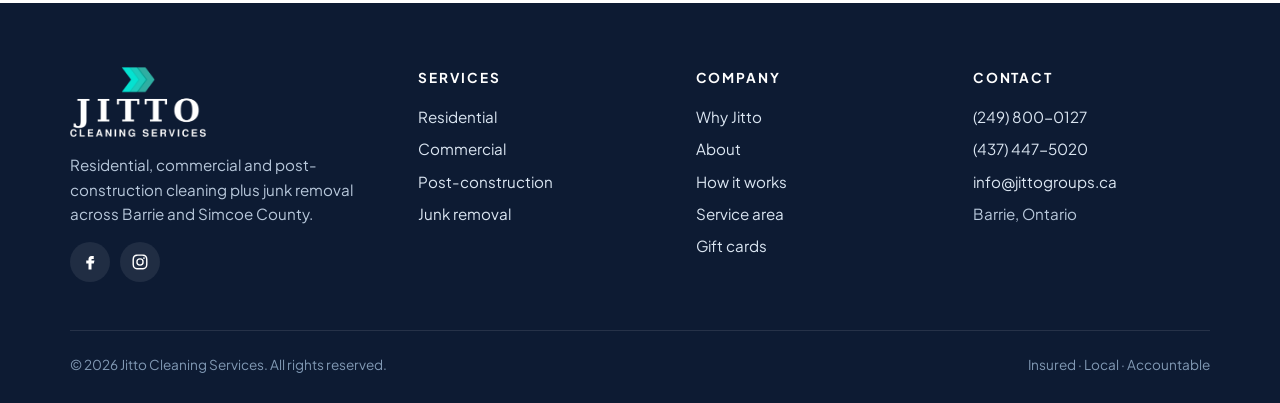
==== commit 570064e5: "Refactor hero section layout and content Replaced hero section structure and removed circles." ====
--- a/index.html
+++ b/index.html
@@ -44,27 +44,18 @@
 
 <main id="top">
 <section class="hero hero-photo">
-  <div class="wrap">
-    <div>
+  <div class="hero-band"><div class="wrap">
       <div class="eyebrow" style="color:var(--cyan)">Jitto Cleaning Services</div>
       <h1>A reliable cleaning team for your <em>home</em>, your <em>business</em>, or your next <em>renovation</em>.</h1>
       <p class="lead">Insured and accountable. Local crews you can trust — serving Barrie and communities across Simcoe County.</p>
+      <p class="note">Housekeeping expertise meets real estate experience.</p>
+  </div></div>
+  <div class="hero-pic" role="img" aria-label="Bright, freshly cleaned modern living room"><div class="wrap">
       <div class="ctas">
         <a href="#quote" class="btn btn-teal">Get a free quote</a>
         <a href="tel:+12498000127" class="btn btn-ghost">Call (249) 800-0127</a>
       </div>
-      <p class="note">Housekeeping expertise meets real estate experience.</p>
-    </div>
-    <div class="circles" aria-hidden="true">
-      <svg class="path" viewBox="0 0 440 440" preserveAspectRatio="none"><path d="M90 85 C 260 60, 380 140, 360 210 S 200 330, 150 360" fill="none" stroke="#06E5DC" stroke-width="3" stroke-dasharray="2 12" stroke-linecap="round" opacity=".7"/></svg>
-      <div class="circle c1"><div>
-        <svg viewBox="0 0 24 24" fill="none" stroke="#152A4A" stroke-width="1.6" stroke-linecap="round" stroke-linejoin="round"><path d="M3 11l9-7 9 7"/><path d="M5 10v10h14V10"/><path d="M10 20v-5h4v5"/></svg><b>Home</b></div></div>
-      <div class="circle c2"><div>
-        <svg viewBox="0 0 24 24" fill="none" stroke="#152A4A" stroke-width="1.6" stroke-linecap="round" stroke-linejoin="round"><rect x="4" y="3" width="16" height="18" rx="1"/><path d="M8 7h2M14 7h2M8 11h2M14 11h2M8 15h2M14 15h2M11 21v-3h2v3"/></svg><b>Business</b></div></div>
-      <div class="circle c3"><div>
-        <svg viewBox="0 0 24 24" fill="none" stroke="#152A4A" stroke-width="1.6" stroke-linecap="round" stroke-linejoin="round"><path d="M3 21h18"/><path d="M5 21V9l7-5 7 5v12"/><path d="M9 21v-6h6v6"/><path d="M14 4l3-2 3 3-2 2"/></svg><b>Renovation</b></div></div>
-    </div>
-  </div>
+  </div></div>
 </section>
 
 <div class="trust">
--- a/site.css
+++ b/site.css
@@ -329,3 +329,54 @@
 .panel-img{width:calc(100% + 4.4rem);max-width:none;margin:-2.2rem -2.2rem 1.6rem;aspect-ratio:16/7;object-fit:cover;border-radius:24px 24px 0 0}
 .hero.hero-photo{background:linear-gradient(100deg,rgba(13,27,51,.94) 0%,rgba(13,27,51,.8) 45%,rgba(13,27,51,.3) 100%),url(hero.jpg) center/cover no-repeat,var(--navy)}
 @media (max-width:760px){.panel-img{width:calc(100% + 2.8rem);margin:-1.4rem -1.4rem 1.2rem}.hero.hero-photo{background:linear-gradient(rgba(13,27,51,.9),rgba(13,27,51,.9)),url(hero.jpg) center/cover no-repeat,var(--navy)}}
+
+/* keep our call bar clear of the Netlify badge */
+@media (max-width:760px){.callbar{bottom:84px}footer{padding-bottom:180px}}
+
+
+/* ===== bright hero: full photo, text on a white card ===== */
+.hero.hero-photo{background:url(hero.jpg) center/cover no-repeat,var(--light) !important}
+.hero.hero-photo::after{display:none}
+.hero.hero-photo .wrap>div:first-child{background:rgba(255,255,255,.93);border-radius:24px;padding:2.4rem 2.2rem;box-shadow:0 20px 50px rgba(13,27,51,.18);backdrop-filter:blur(4px)}
+.hero.hero-photo h1{color:var(--navy);text-shadow:none}
+.hero.hero-photo h1 em{color:var(--teal-dark)}
+.hero.hero-photo .lead{color:var(--slate);text-shadow:none}
+.hero.hero-photo .note{color:var(--slate);text-shadow:none}
+.hero.hero-photo .eyebrow{color:var(--teal-dark) !important}
+.hero.hero-photo .btn-ghost{border-color:var(--navy);color:var(--navy)}
+.hero.hero-photo .btn-ghost:hover{background:var(--navy);color:#fff}
+.hero.hero-photo svg.path path{stroke:#fff;opacity:.95}
+@media (max-width:760px){
+  .hero.hero-photo{background:url(hero.jpg) center top/cover no-repeat,var(--light) !important;padding:40px 0 60px}
+  .hero.hero-photo .wrap>div:first-child{padding:1.6rem 1.3rem}
+}
+
+
+/* ===== no white card: text directly on photo ===== */
+.hero.hero-photo .wrap>div:first-child{background:none !important;box-shadow:none !important;backdrop-filter:none !important;padding:0 !important;border-radius:0}
+.hero.hero-photo h1{text-shadow:0 0 18px rgba(255,255,255,.95),0 0 4px rgba(255,255,255,.9) !important}
+.hero.hero-photo .lead,.hero.hero-photo .note,.hero.hero-photo .eyebrow{color:var(--navy) !important;font-weight:600;text-shadow:0 0 12px rgba(255,255,255,1),0 0 3px rgba(255,255,255,1) !important}
+.hero.hero-photo .btn-ghost{background:rgba(255,255,255,.85)}
+
+
+/* ===== hide the 3 circles; text takes full width ===== */
+.hero.hero-photo .circles{display:none !important}
+.hero.hero-photo .wrap{grid-template-columns:1fr !important}
+.hero.hero-photo .wrap>div:first-child{max-width:760px}
+.hero.hero-photo{padding:110px 0 120px}
+@media (max-width:760px){.hero.hero-photo{padding:56px 0 70px}}
+
+
+/* ===== showcase layout: headline up by the ceiling, buttons bottom-left, room visible in between ===== */
+.hero.hero-photo{padding:0 !important;background-position:center 60% !important}
+.hero.hero-photo .wrap{display:flex !important;min-height:min(88vh,860px);padding:44px 0 52px}
+.hero.hero-photo .wrap>div:first-child{display:flex;flex-direction:column;width:100%;max-width:none !important}
+.hero.hero-photo h1{max-width:900px;margin-bottom:.35em}
+.hero.hero-photo .lead{max-width:640px}
+.hero.hero-photo .ctas{margin-top:auto}
+@media (max-width:760px){
+  .hero.hero-photo{background-position:center 70% !important}
+  .hero.hero-photo .wrap{min-height:82vh;padding:28px 0 110px}
+}
+
+.hero.hero-photo .wrap{align-items:stretch !important}
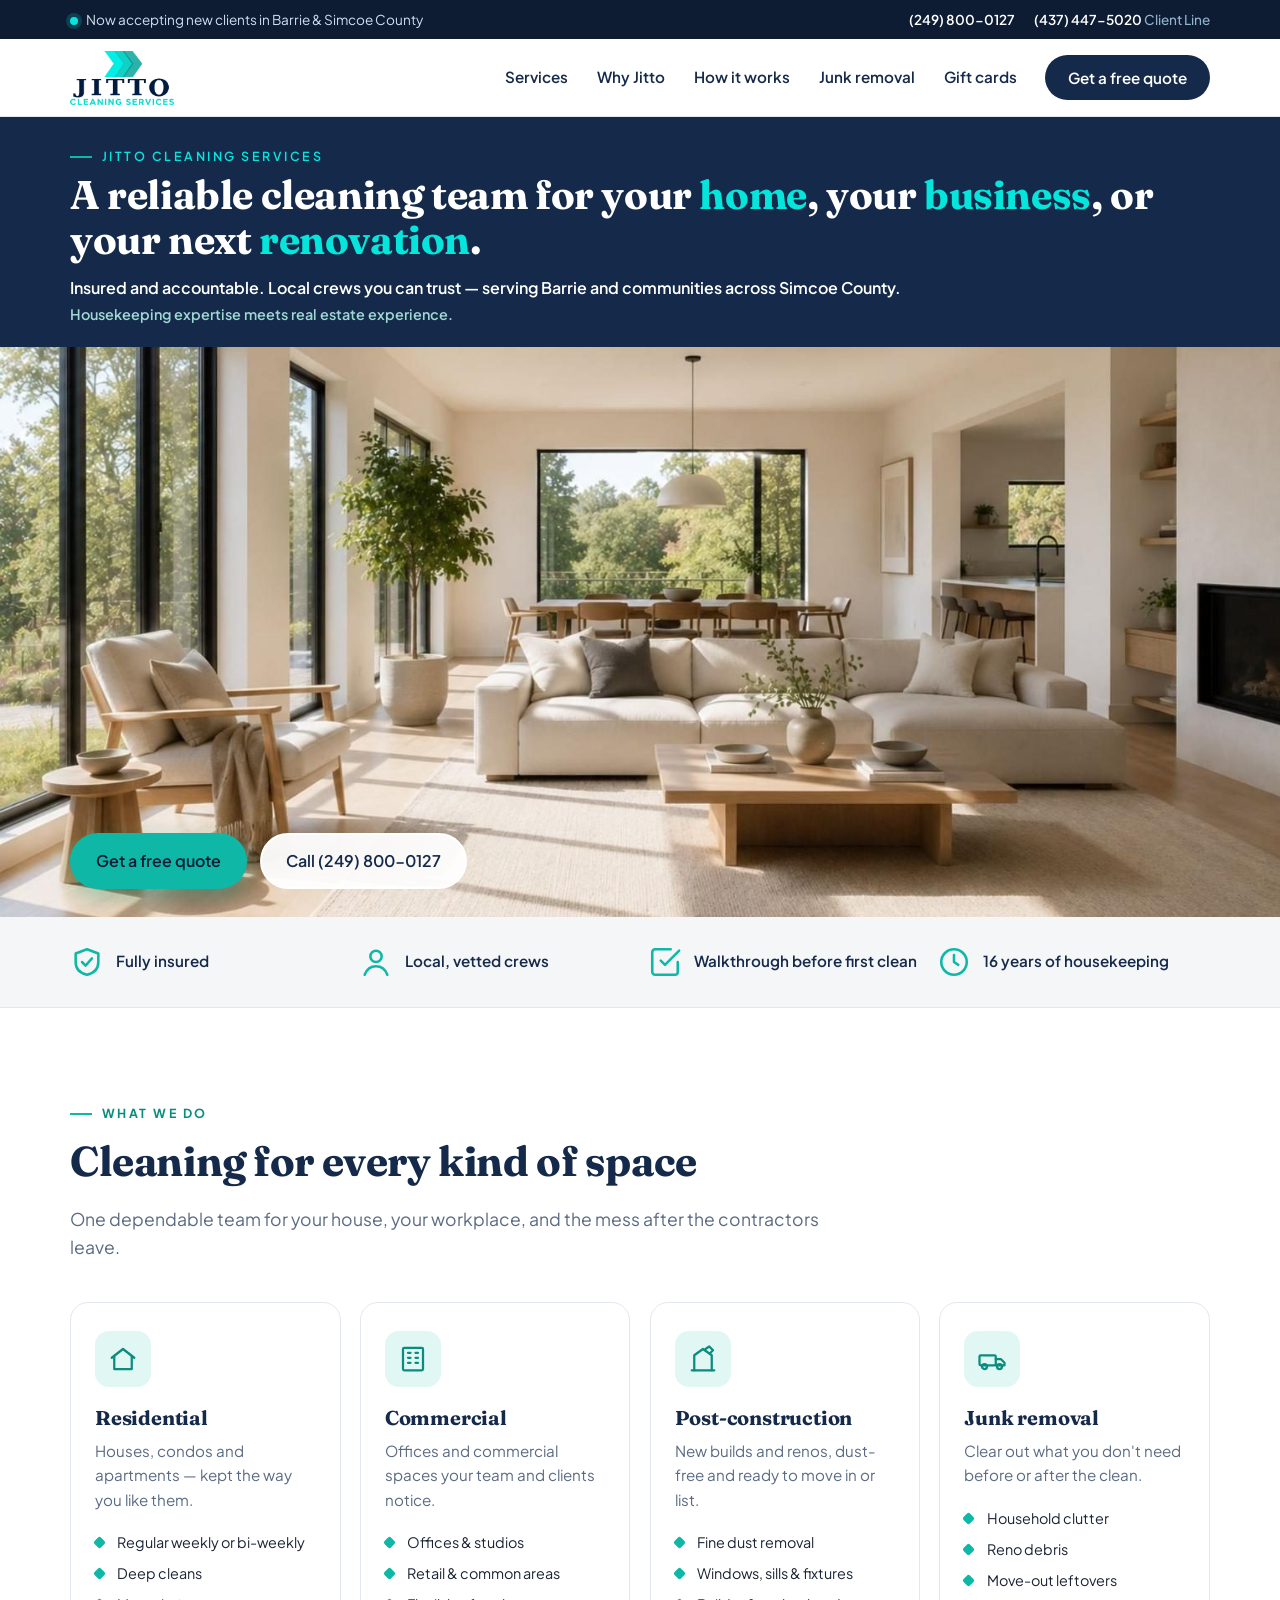
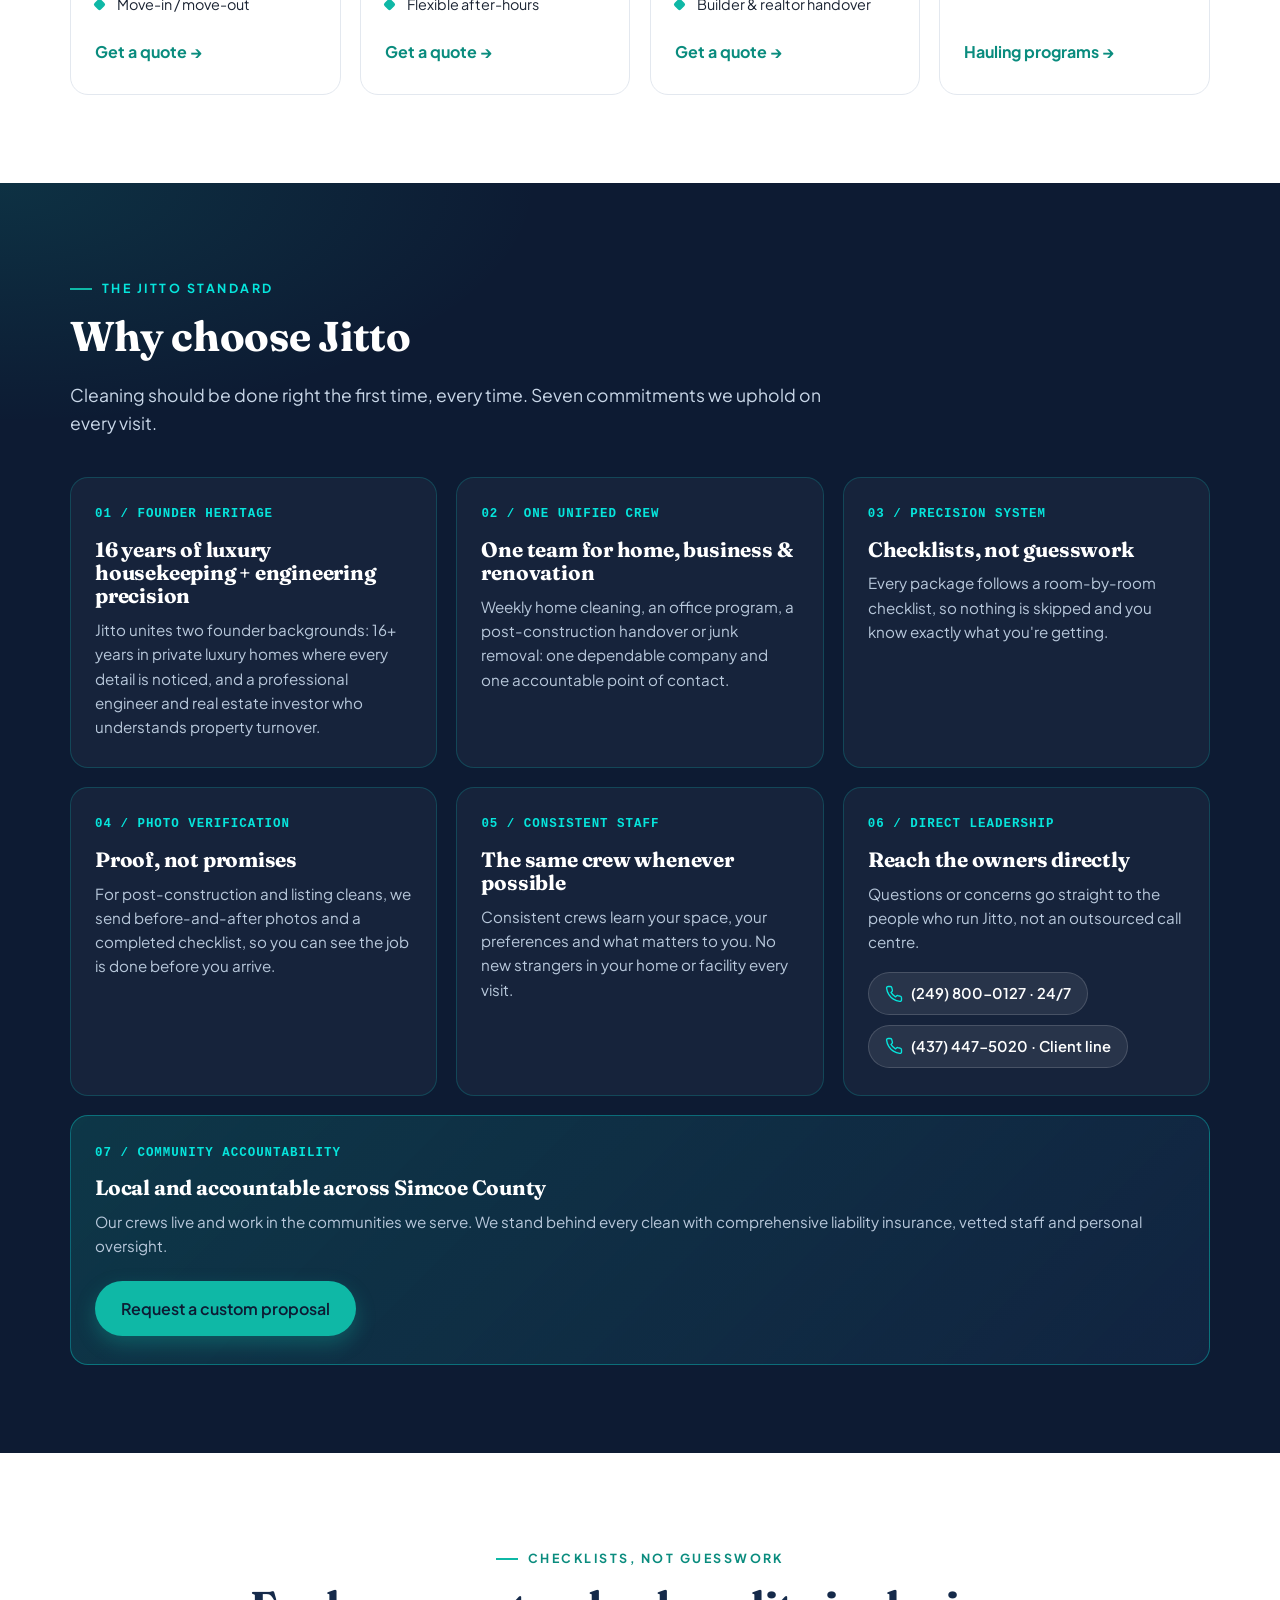
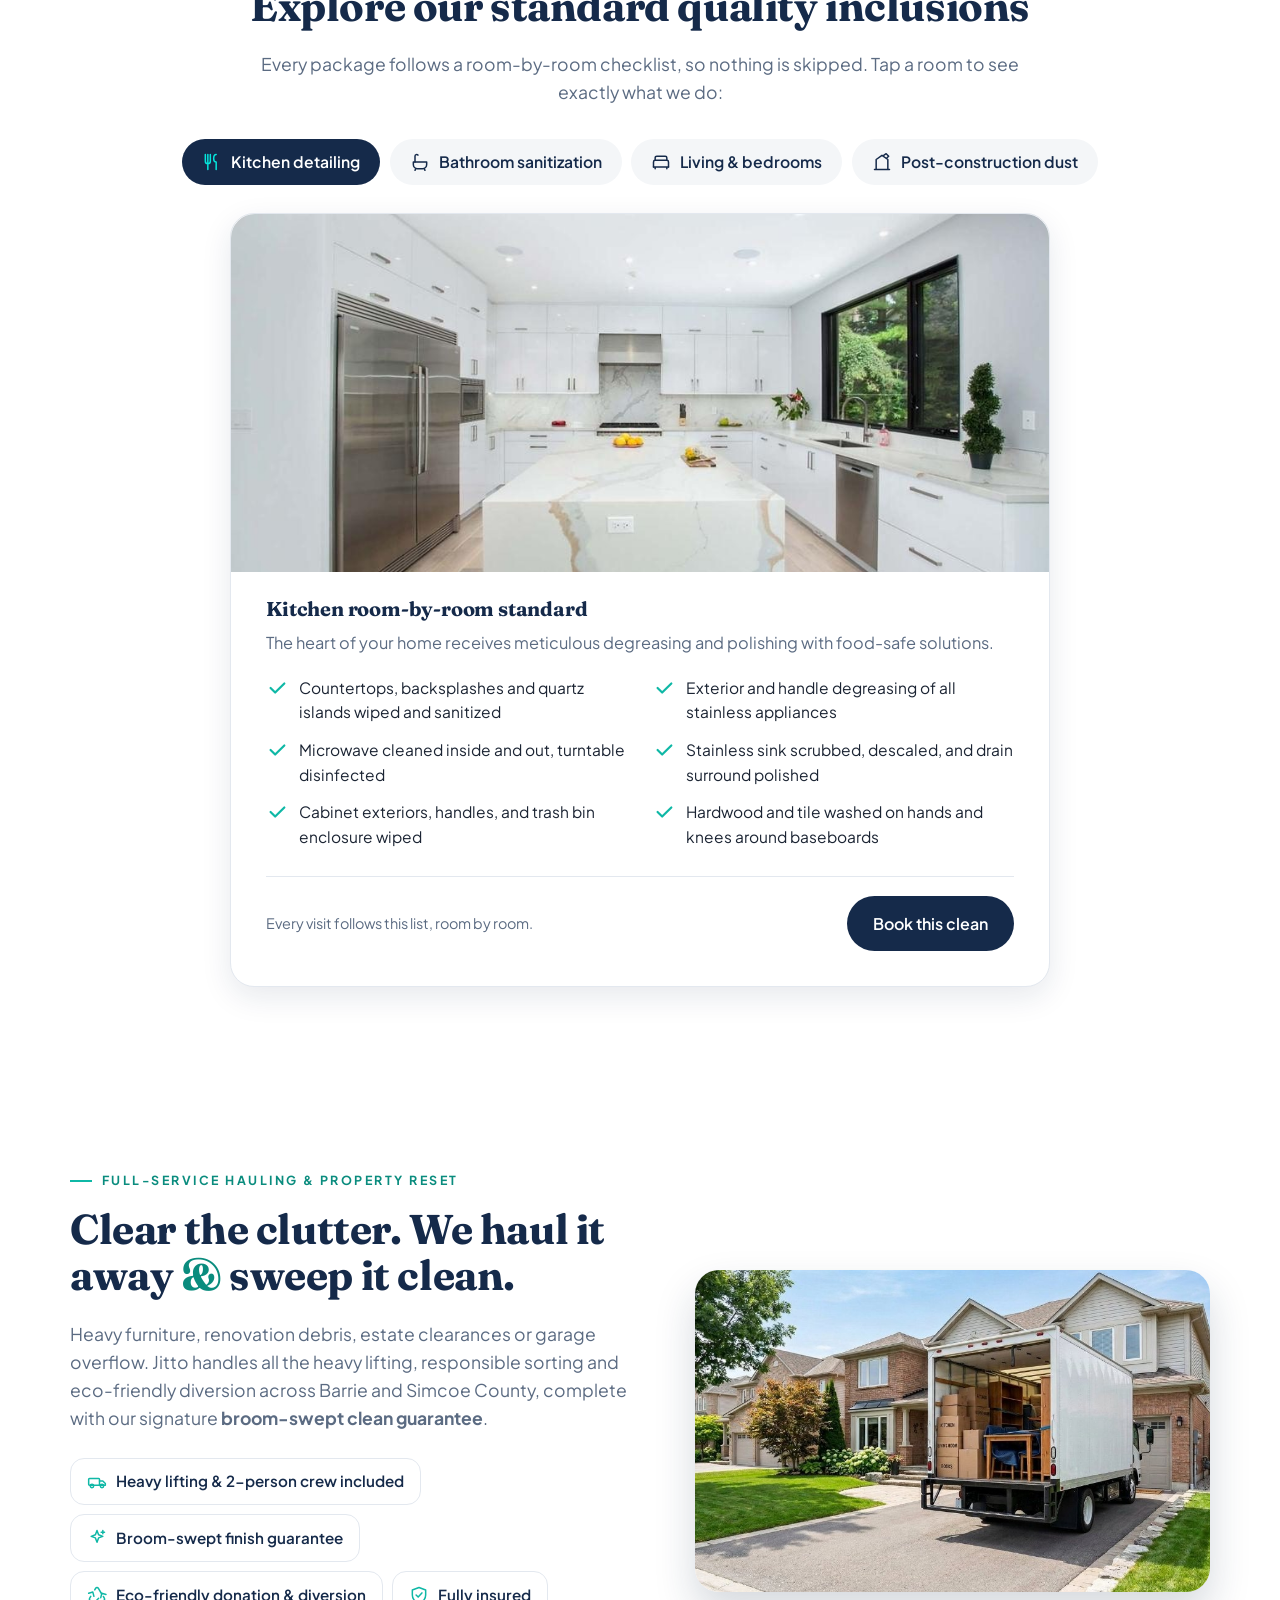
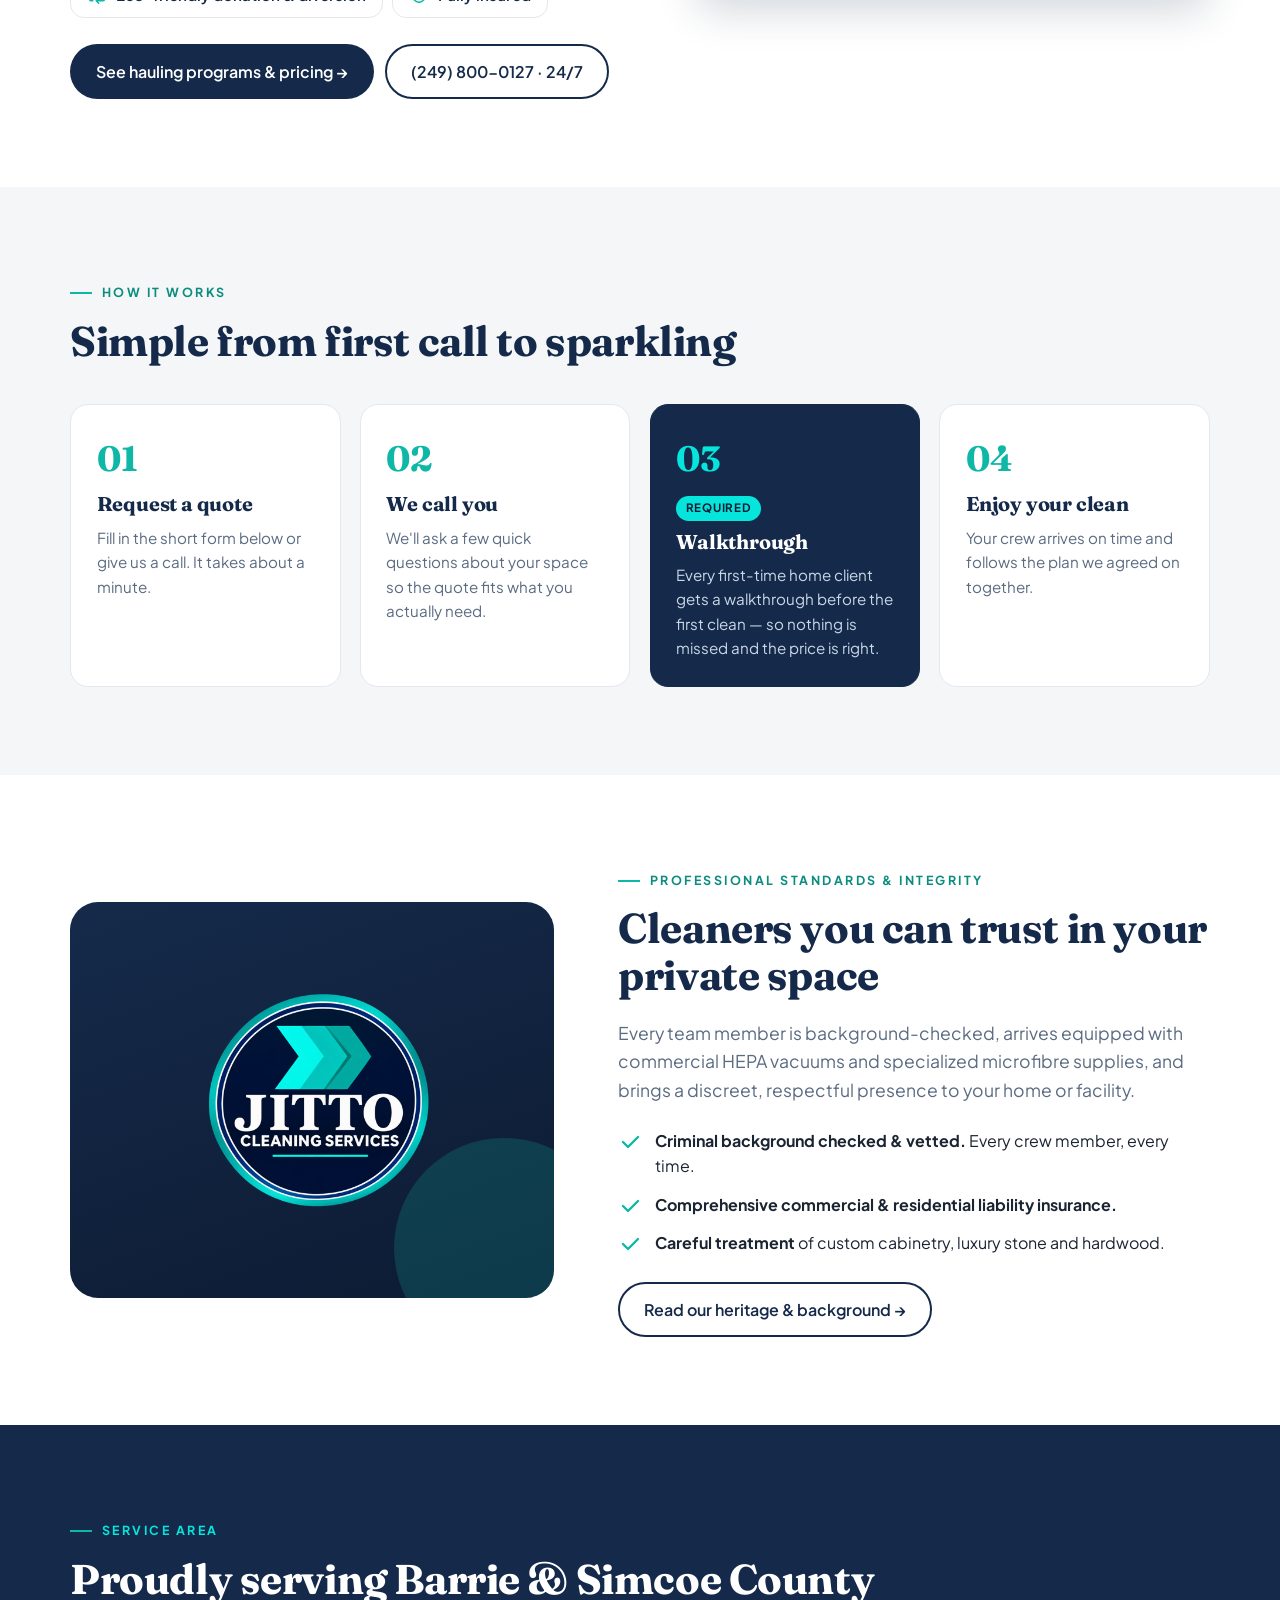
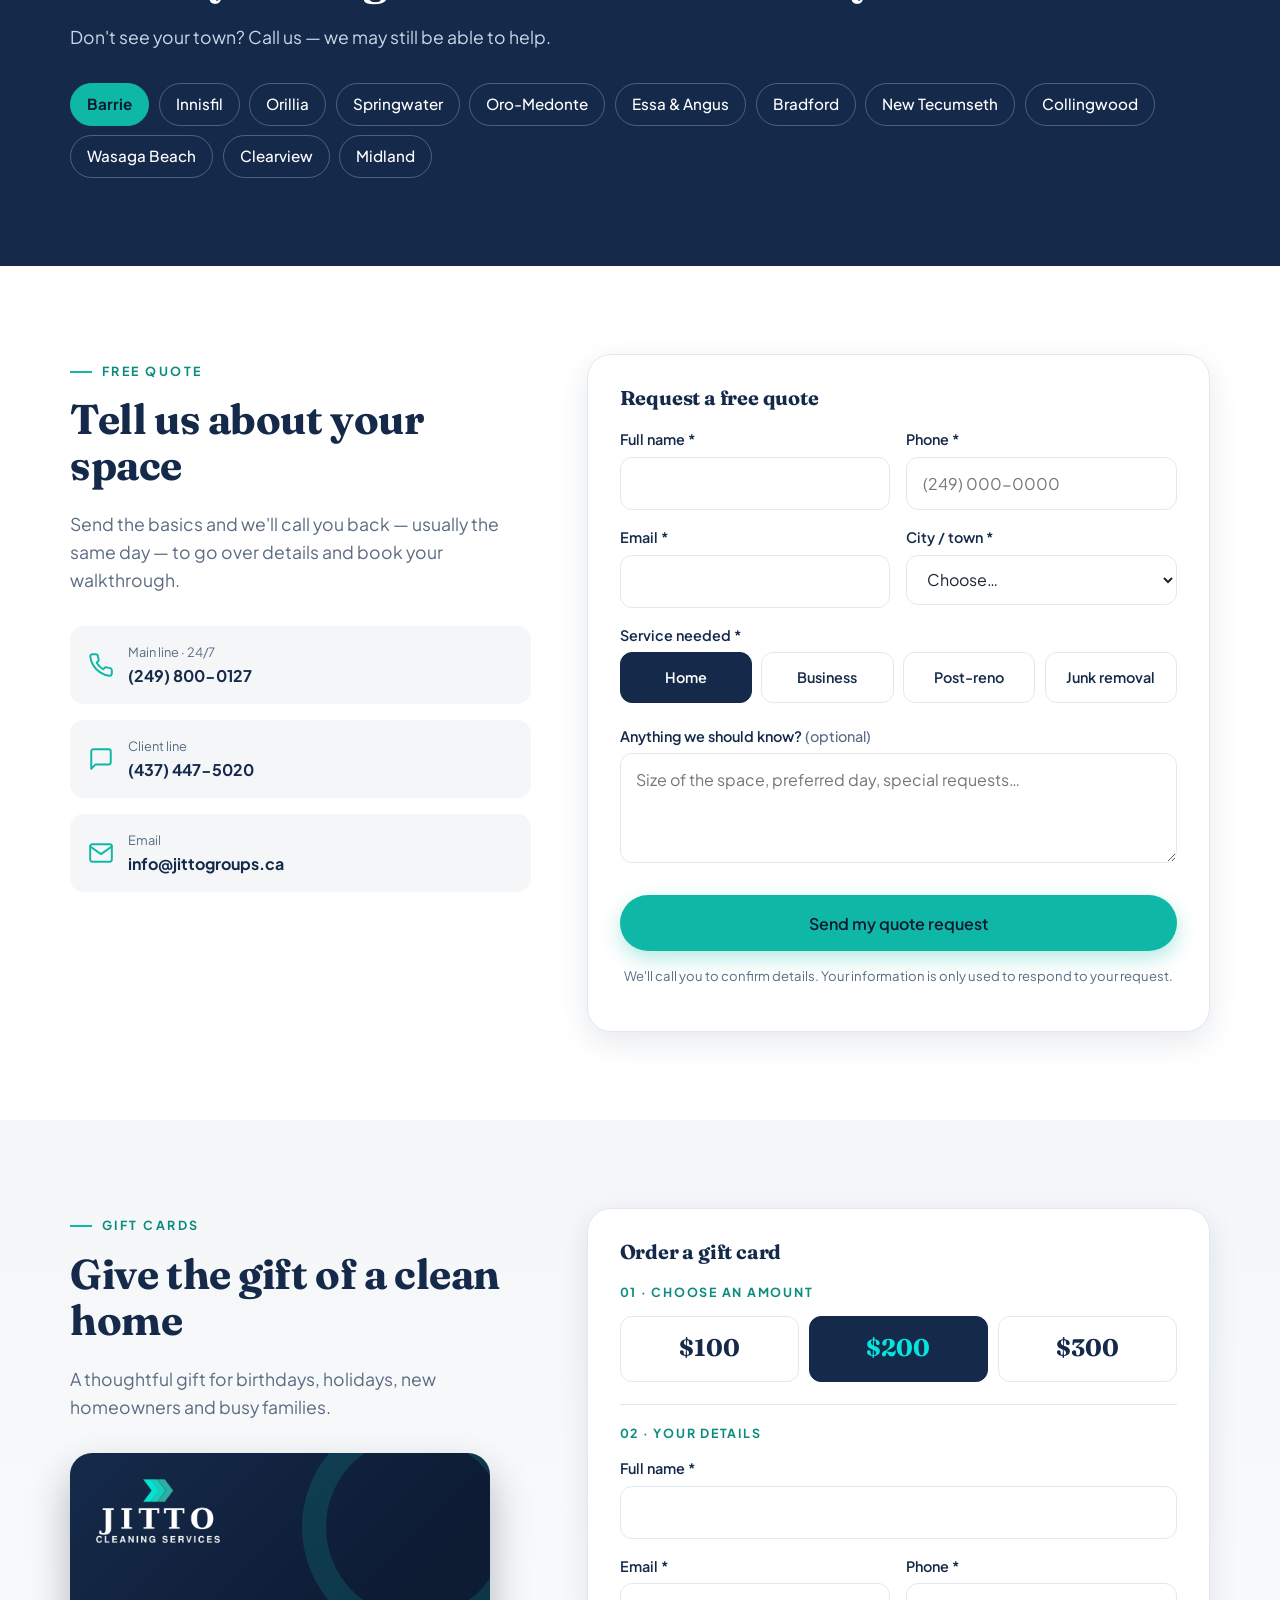
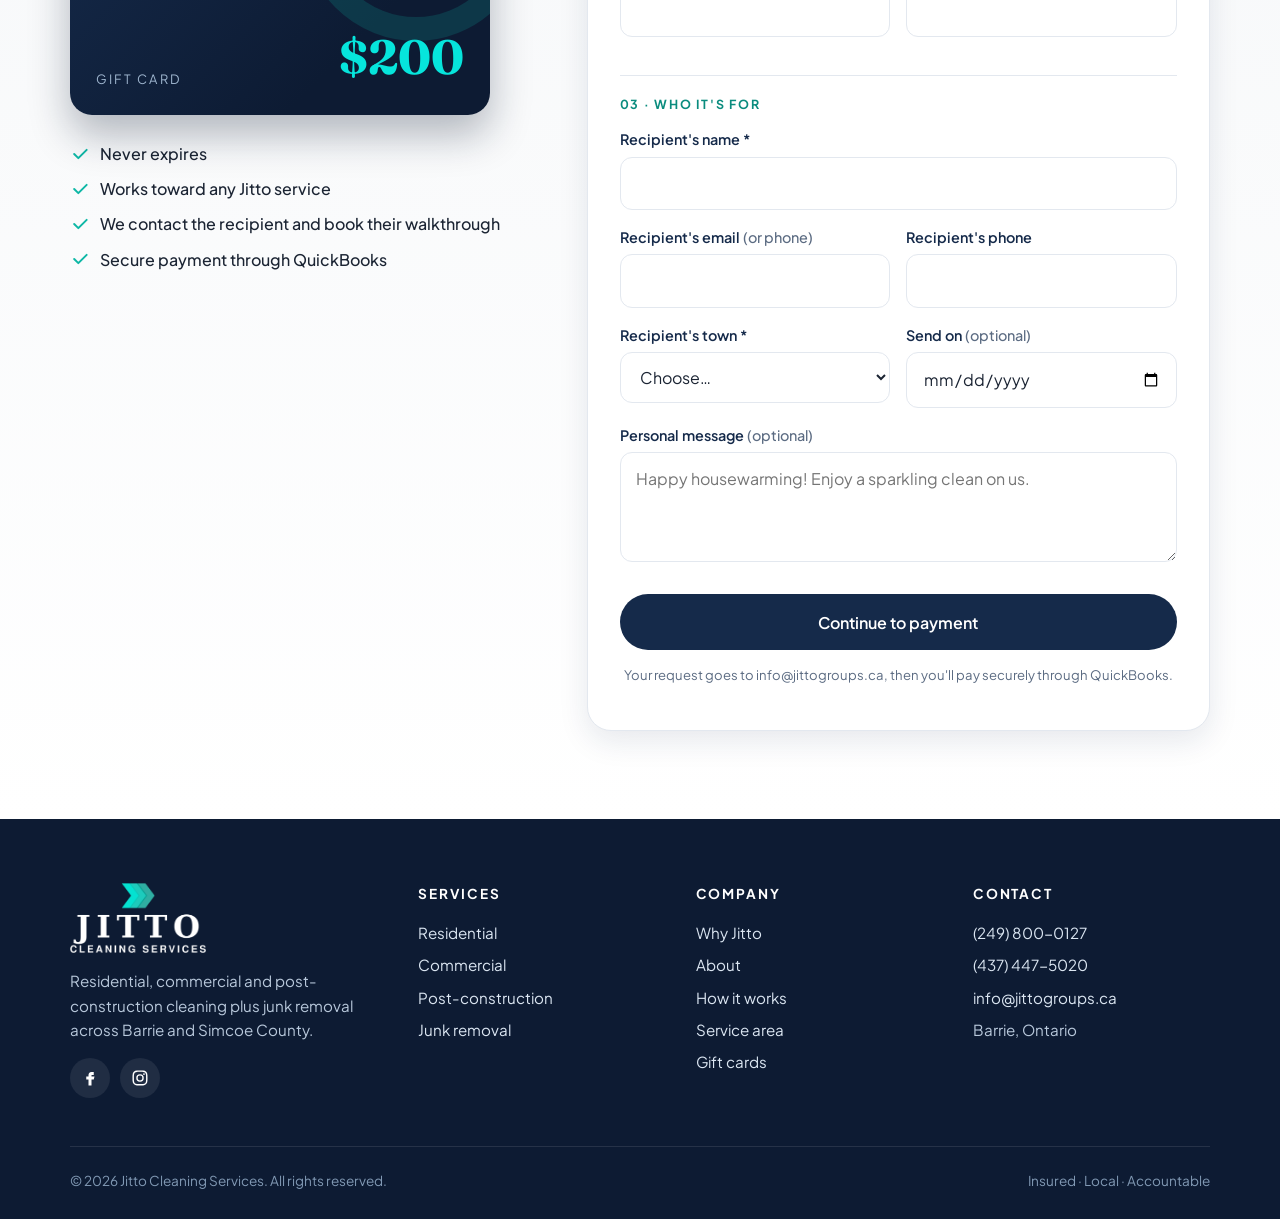
==== commit bd147ccf: "Update payment links for gift card amounts" ====
--- a/index.html
+++ b/index.html
@@ -313,7 +313,11 @@
 /* ===== SETTINGS — edit these ===== */
 const FORM_EMAIL = "info@jittogroups.ca";   // where form requests are delivered
 // QuickBooks payment links for each gift card amount. Paste the full link between the quotes.
-const GIFT_PAY_LINKS = { "100": "", "200": "", "300": "" };
+const GIFT_PAY_LINKS = {
+  "100": "https://connect.intuit.com/pay/Jitto/scs-v1-d8a8ba114c834677a65b79a20475c1ceb100a5fc455f4b3bbc490f536746c2d1ce04d501543b4d3f9874a12d80dafcb9-0?locale=EN_CA",
+  "200": "https://connect.intuit.com/pay/Jitto/scs-v1-8f9fafc02d8d4a97853da6c9d2cbabb514ac642903ea475ca5cbc79551c1a4046eca4f64030a4c519533d91faffd29c3-0?locale=EN_CA",
+  "300": "https://connect.intuit.com/pay/Jitto/scs-v1-080ab3083acb4475abef66262fc431dce465ef06f4104167b595ea6ed54179c9d8ec9177f6e644f9a90948b3b4dcb233-0?locale=EN_CA"
+};
 /* ================================= */
 
 document.getElementById('yr').textContent = new Date().getFullYear();
--- a/site.css
+++ b/site.css
@@ -380,3 +380,39 @@
 }
 
 .hero.hero-photo .wrap{align-items:stretch !important}
+
+
+/* ===== navy band on top + big photo below ===== */
+.hero.hero-photo{background:var(--navy) !important;padding:0 !important;display:block !important;overflow:visible}
+.hero.hero-photo::after{display:none !important}
+.hero.hero-photo .hero-band .wrap,.hero.hero-photo .hero-pic .wrap{display:block !important;min-height:0 !important;padding:0 !important}
+.hero.hero-photo .hero-band{background:var(--navy);padding:46px 0 42px}
+.hero.hero-photo .hero-band .eyebrow{display:inline-flex !important;flex-direction:row !important;width:auto !important;color:var(--cyan) !important;text-shadow:none !important;background:none !important;padding:0 !important}
+.hero.hero-photo .hero-band h1{color:#fff !important;text-shadow:none !important;font-weight:700;max-width:1050px;margin-bottom:.35em}
+.hero.hero-photo .hero-band h1 em{color:var(--cyan) !important}
+.hero.hero-photo .hero-band .lead{color:#fff !important;font-weight:600;text-shadow:none !important;max-width:780px;margin-bottom:.4em}
+.hero.hero-photo .hero-band .note{color:#9fd8d2 !important;font-weight:600;text-shadow:none !important;margin:0}
+.hero.hero-photo .hero-pic{background:url(hero.jpg) center 62%/cover no-repeat;min-height:min(68vh,680px);display:flex;align-items:flex-end;padding-bottom:40px}
+.hero.hero-photo .hero-pic .wrap{width:min(1140px,100% - 40px)}
+.hero.hero-photo .hero-pic .ctas{display:flex !important;flex-direction:row !important;flex-wrap:wrap;width:auto !important;margin:0 !important;background:none !important;padding:0 !important}
+.hero.hero-photo .hero-pic .btn-ghost{background:rgba(255,255,255,.95) !important;border-color:#fff !important;color:var(--navy) !important}
+@media (max-width:760px){
+  .hero.hero-photo .hero-band{padding:30px 0 28px}
+  .hero.hero-photo .hero-pic{min-height:58vh;padding-bottom:104px}
+}
+
+
+/* ===== slimmer navy band so more photo shows ===== */
+.hero.hero-photo .hero-band{padding:22px 0 20px}
+.hero.hero-photo .hero-band .eyebrow{margin-bottom:.4rem}
+.hero.hero-photo .hero-band h1{font-size:clamp(1.7rem,3.2vw,2.5rem);margin-bottom:.3em;max-width:none}
+.hero.hero-photo .hero-band .lead{font-size:1rem;margin-bottom:.2em}
+.hero.hero-photo .hero-band .note{font-size:.9rem}
+.hero.hero-photo .hero-pic{min-height:calc(100vh - 330px);padding-bottom:28px}
+@media (min-width:1100px){.hero.hero-photo .hero-band .lead{max-width:none}}
+@media (max-width:760px){
+  .hero.hero-photo .hero-band{padding:18px 0 16px}
+  .hero.hero-photo .hero-band h1{font-size:1.6rem}
+  .hero.hero-photo .hero-band .lead{font-size:.95rem}
+  .hero.hero-photo .hero-pic{min-height:52vh;padding-bottom:100px}
+}
